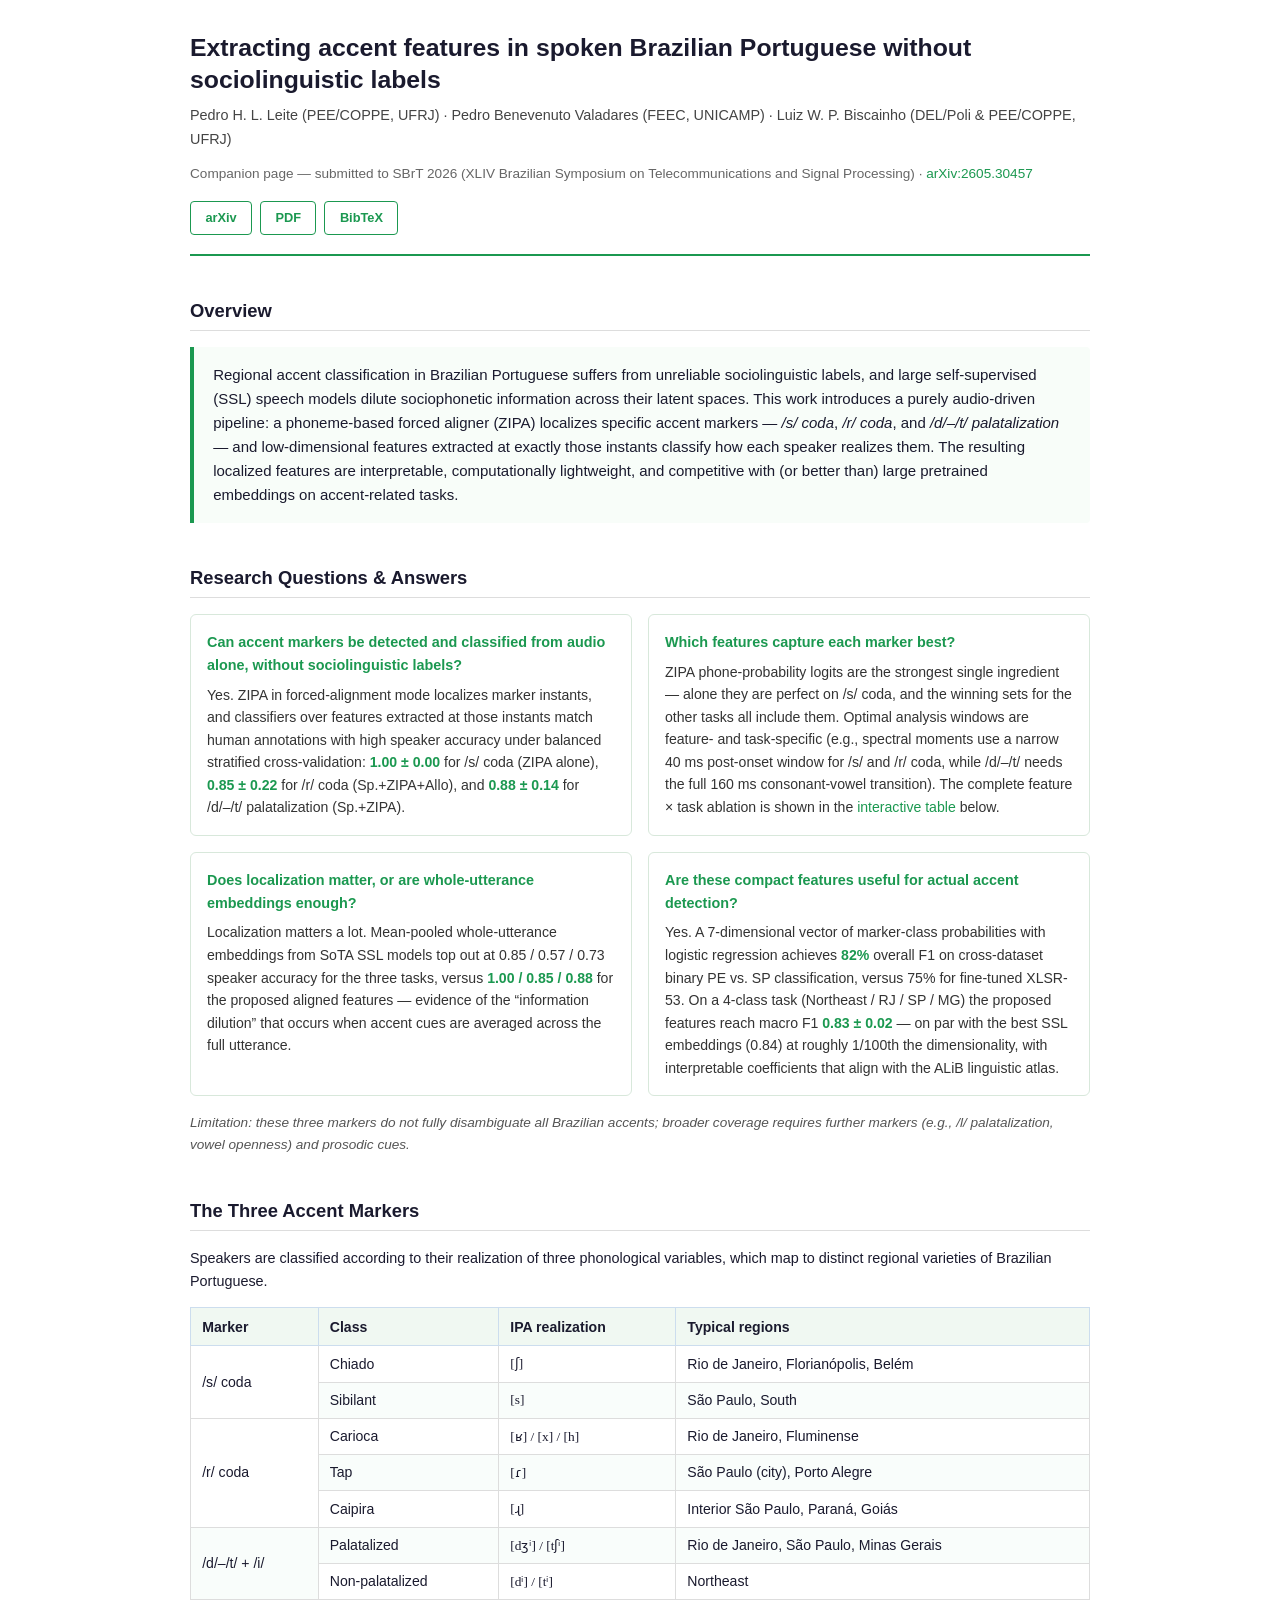
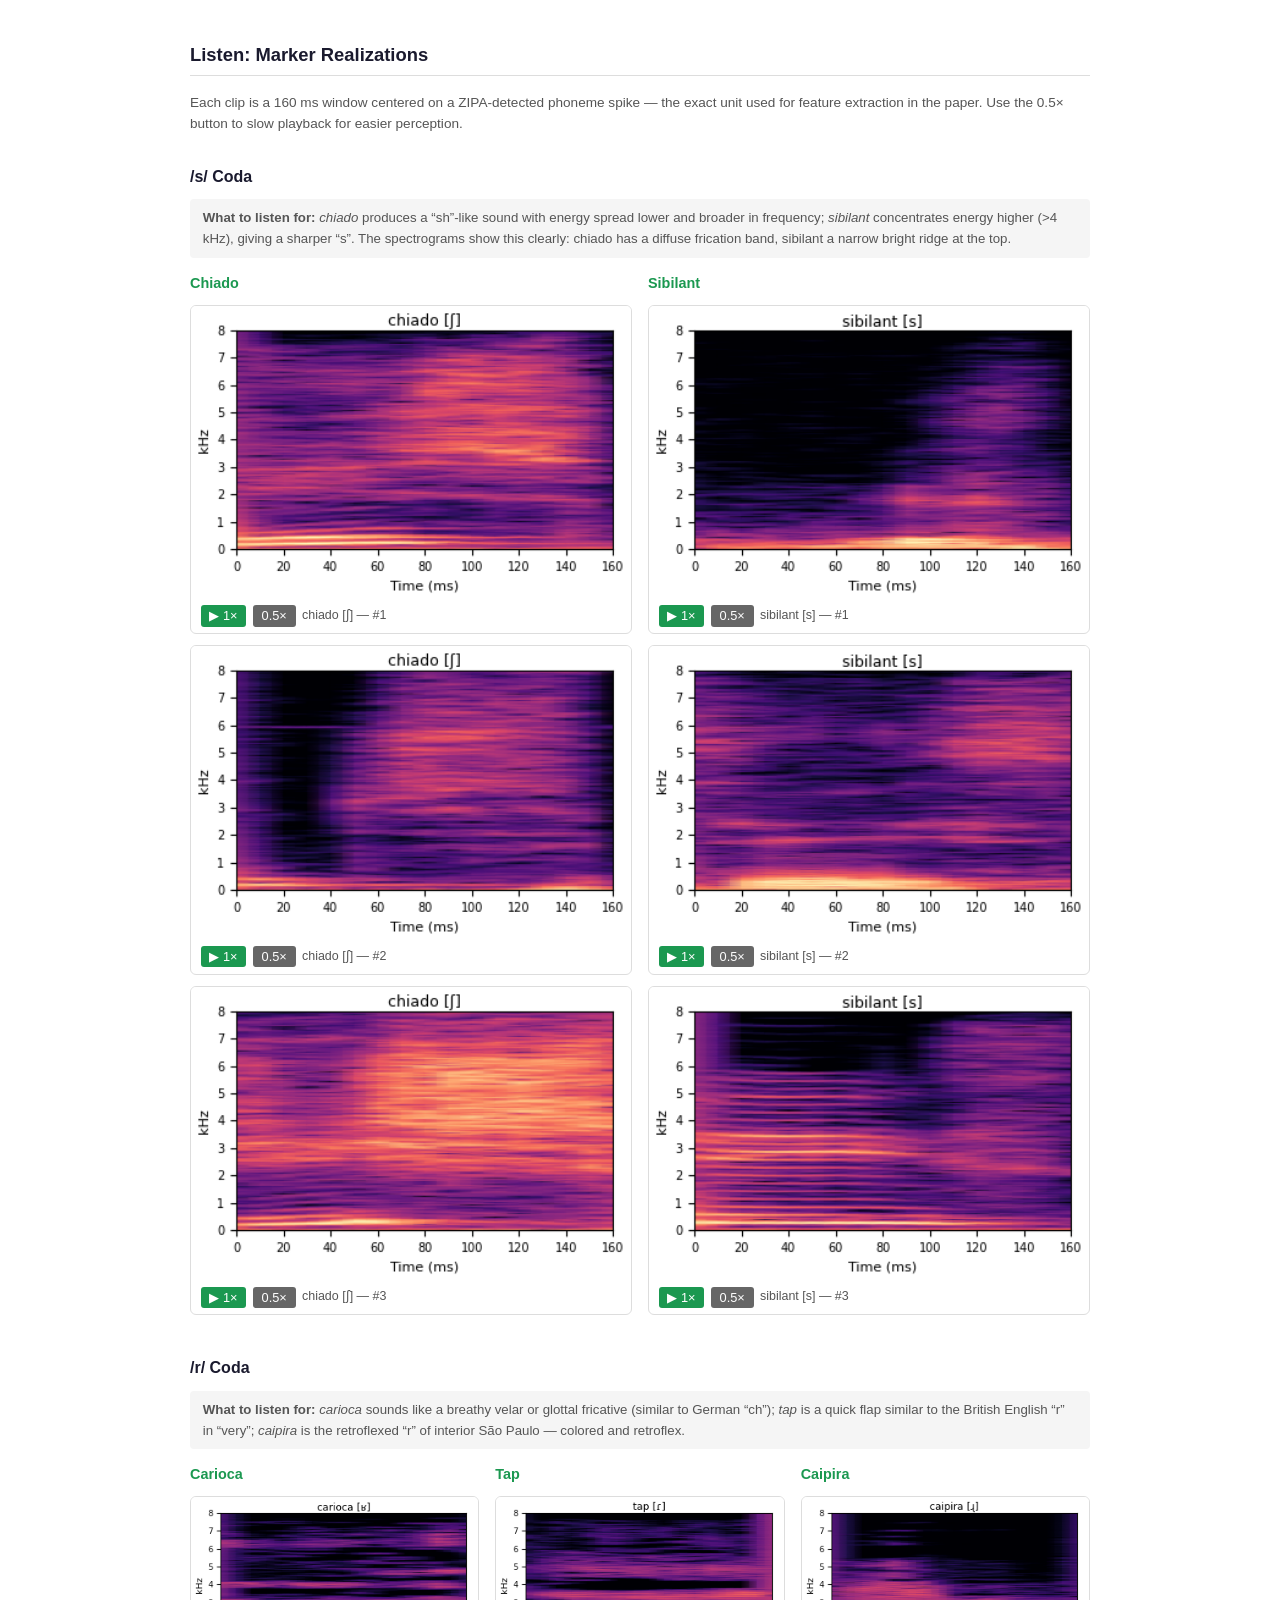
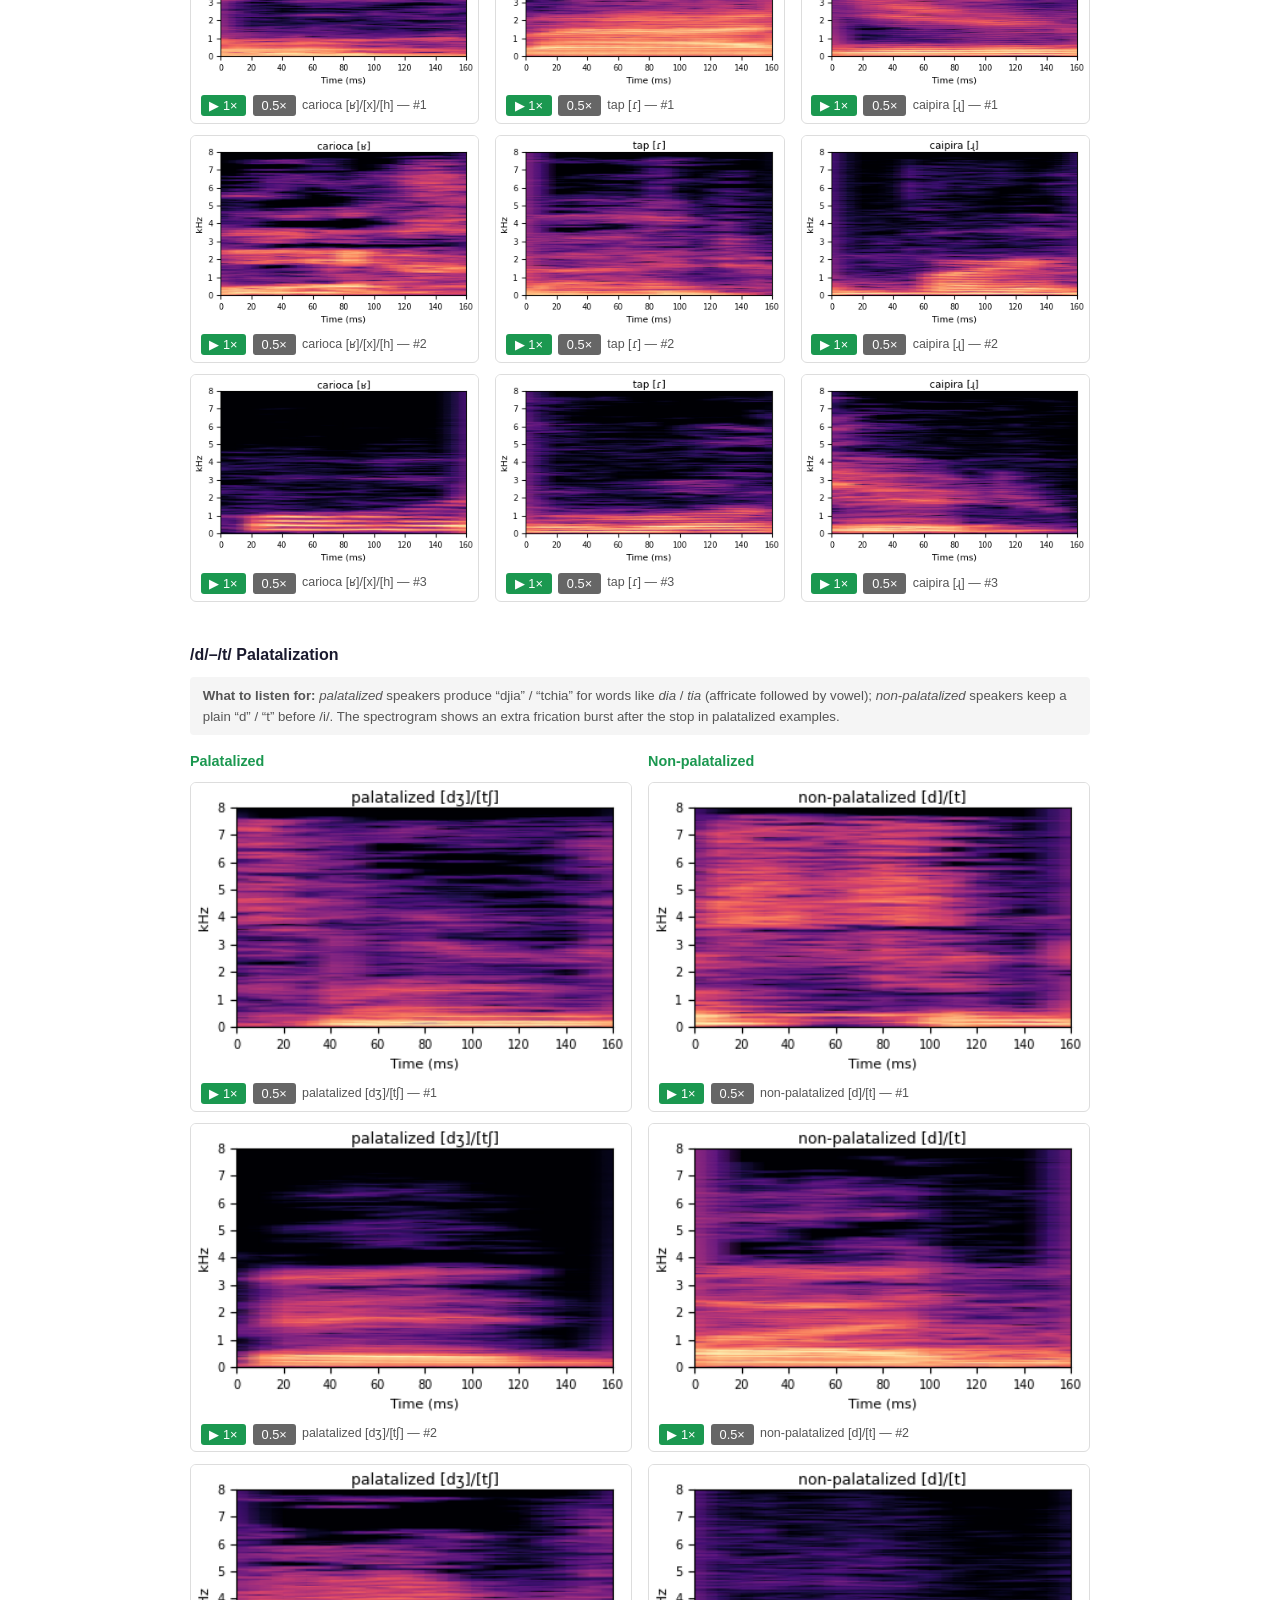
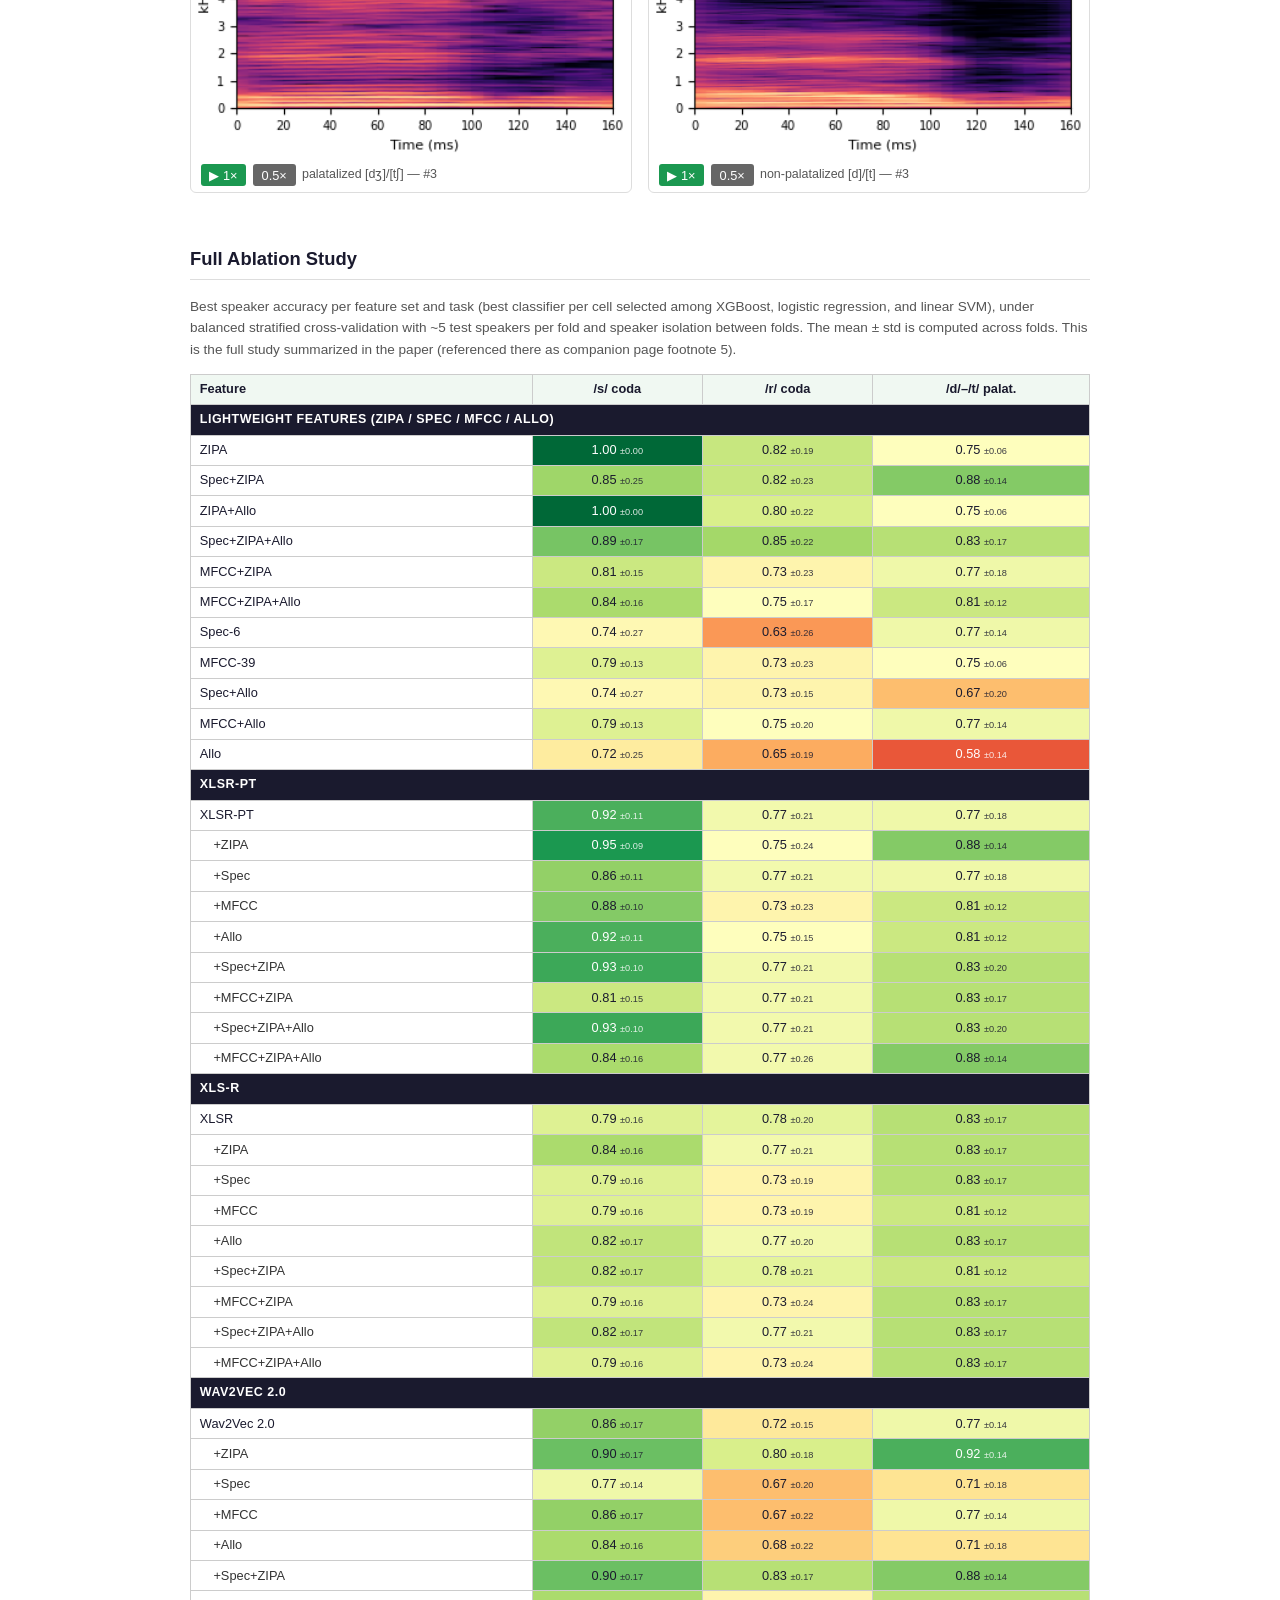
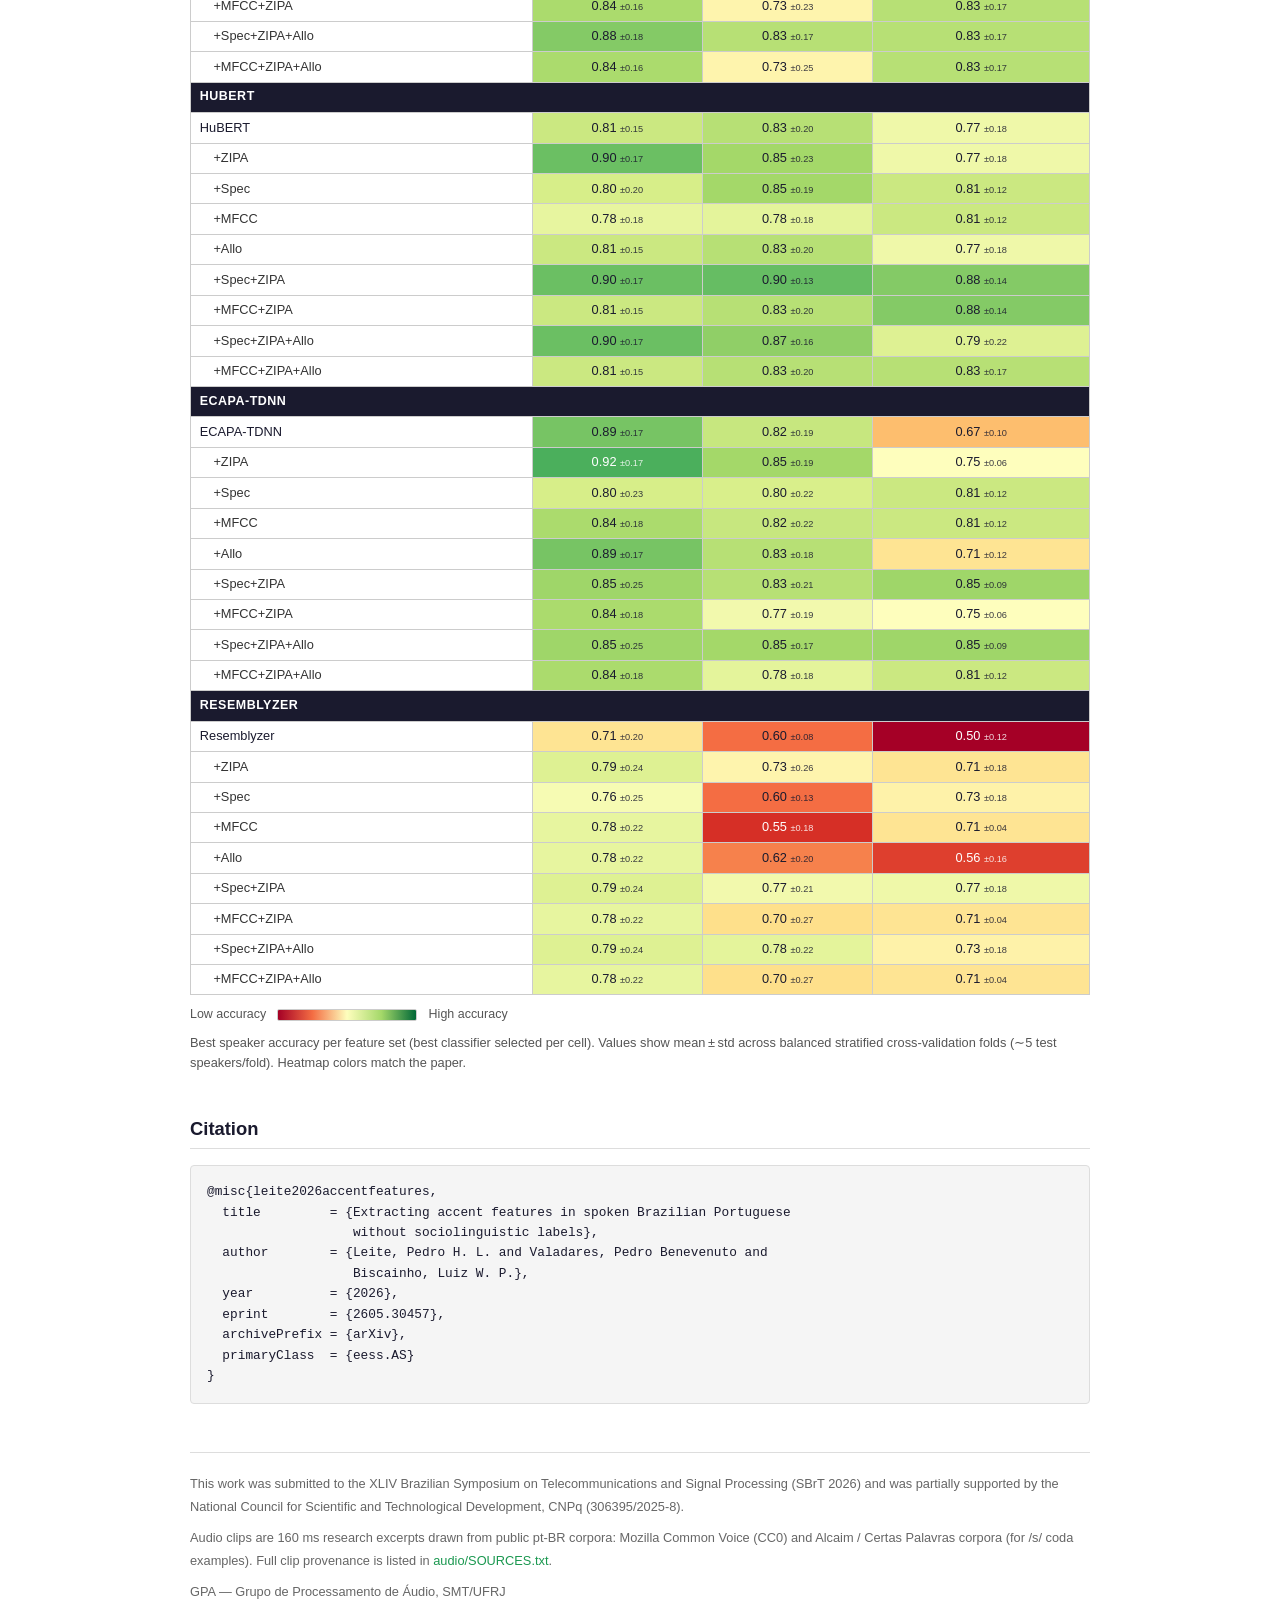
==== docs/accent-features/index.html @ 78532c17 "Add companion page for arXiv:2605.30457 (SBrT 2026) Paper: Extracting accent features in spoken Braz" ====
<!DOCTYPE html>
<html lang="en">
<head>
  <meta charset="utf-8">
  <meta name="viewport" content="width=device-width, initial-scale=1">
  <title>Extracting accent features in spoken Brazilian Portuguese — Companion Page</title>
  <meta name="description" content="Companion page for arXiv:2605.30457 — Extracting accent features in spoken Brazilian Portuguese without sociolinguistic labels (SBrT 2026).">
  <link rel="stylesheet" href="style.css">
</head>
<body>
<div class="container">

<header>
  <h1>Extracting accent features in spoken Brazilian Portuguese without sociolinguistic labels</h1>
  <p class="authors">
    Pedro H. L. Leite (PEE/COPPE, UFRJ) &middot;
    Pedro Benevenuto Valadares (FEEC, UNICAMP) &middot;
    Luiz W. P. Biscainho (DEL/Poli &amp; PEE/COPPE, UFRJ)
  </p>
  <p class="subtitle">
    Companion page &mdash; submitted to SBrT 2026 (XLIV Brazilian Symposium on Telecommunications and Signal Processing) &middot; <a href="https://arxiv.org/abs/2605.30457">arXiv:2605.30457</a>
  </p>
  <div class="btn-row">
    <a class="btn" href="https://arxiv.org/abs/2605.30457" target="_blank" rel="noopener">arXiv</a>
    <a class="btn" href="https://arxiv.org/pdf/2605.30457" target="_blank" rel="noopener">PDF</a>
    <a class="btn" href="#citation">BibTeX</a>
  </div>
</header>

<!-- ════════════════════════════════════════════════════ Overview -->
<section>
  <h2>Overview</h2>
  <div class="overview">
    <p>Regional accent classification in Brazilian Portuguese suffers from unreliable sociolinguistic labels, and large self-supervised (SSL) speech models dilute sociophonetic information across their latent spaces. This work introduces a purely audio-driven pipeline: a phoneme-based forced aligner (ZIPA) localizes specific accent markers — <em>/s/ coda</em>, <em>/r/ coda</em>, and <em>/d/–/t/ palatalization</em> — and low-dimensional features extracted at exactly those instants classify how each speaker realizes them. The resulting localized features are interpretable, computationally lightweight, and competitive with (or better than) large pretrained embeddings on accent-related tasks.</p>
  </div>
</section>

<!-- ════════════════════════════════════════════════════ Research Questions -->
<section>
  <h2>Research Questions &amp; Answers</h2>
  <div class="rq-grid">

    <div class="rq-card">
      <strong>Can accent markers be detected and classified from audio alone, without sociolinguistic labels?</strong>
      <p>Yes. ZIPA in forced-alignment mode localizes marker instants, and classifiers over features extracted at those instants match human annotations with high speaker accuracy under balanced stratified cross-validation: <span class="highlight">1.00 ± 0.00</span> for /s/ coda (ZIPA alone), <span class="highlight">0.85 ± 0.22</span> for /r/ coda (Sp.+ZIPA+Allo), and <span class="highlight">0.88 ± 0.14</span> for /d/–/t/ palatalization (Sp.+ZIPA).</p>
    </div>

    <div class="rq-card">
      <strong>Which features capture each marker best?</strong>
      <p>ZIPA phone-probability logits are the strongest single ingredient &mdash; alone they are perfect on /s/ coda, and the winning sets for the other tasks all include them. Optimal analysis windows are feature- and task-specific (e.g., spectral moments use a narrow 40 ms post-onset window for /s/ and /r/ coda, while /d/–/t/ needs the full 160 ms consonant-vowel transition). The complete feature × task ablation is shown in the <a href="#ablation">interactive table</a> below.</p>
    </div>

    <div class="rq-card">
      <strong>Does localization matter, or are whole-utterance embeddings enough?</strong>
      <p>Localization matters a lot. Mean-pooled whole-utterance embeddings from SoTA SSL models top out at 0.85 / 0.57 / 0.73 speaker accuracy for the three tasks, versus <span class="highlight">1.00 / 0.85 / 0.88</span> for the proposed aligned features &mdash; evidence of the &ldquo;information dilution&rdquo; that occurs when accent cues are averaged across the full utterance.</p>
    </div>

    <div class="rq-card">
      <strong>Are these compact features useful for actual accent detection?</strong>
      <p>Yes. A 7-dimensional vector of marker-class probabilities with logistic regression achieves <span class="highlight">82%</span> overall F1 on cross-dataset binary PE vs. SP classification, versus 75% for fine-tuned XLSR-53. On a 4-class task (Northeast / RJ / SP / MG) the proposed features reach macro F1 <span class="highlight">0.83 ± 0.02</span> &mdash; on par with the best SSL embeddings (0.84) at roughly 1/100th the dimensionality, with interpretable coefficients that align with the ALiB linguistic atlas.</p>
    </div>

  </div>
  <p style="margin-top:1rem;font-size:.85rem;color:#555;">
    <em>Limitation: these three markers do not fully disambiguate all Brazilian accents; broader coverage requires further markers (e.g., /l/ palatalization, vowel openness) and prosodic cues.</em>
  </p>
</section>

<!-- ════════════════════════════════════════════════════ Taxonomy -->
<section>
  <h2>The Three Accent Markers</h2>
  <p style="margin-bottom:.9rem;font-size:.9rem;">Speakers are classified according to their realization of three phonological variables, which map to distinct regional varieties of Brazilian Portuguese.</p>
  <table class="taxonomy-table">
    <thead><tr><th>Marker</th><th>Class</th><th>IPA realization</th><th>Typical regions</th></tr></thead>
    <tbody>
      <tr><td rowspan="2">/s/ coda</td><td>Chiado</td><td class="ipa">[ʃ]</td><td>Rio de Janeiro, Florianópolis, Belém</td></tr>
      <tr>                             <td>Sibilant</td><td class="ipa">[s]</td><td>São Paulo, South</td></tr>
      <tr><td rowspan="3">/r/ coda</td><td>Carioca</td><td class="ipa">[ʁ] / [x] / [h]</td><td>Rio de Janeiro, Fluminense</td></tr>
      <tr>                             <td>Tap</td>    <td class="ipa">[ɾ]</td><td>São Paulo (city), Porto Alegre</td></tr>
      <tr>                             <td>Caipira</td><td class="ipa">[ɻ]</td><td>Interior São Paulo, Paraná, Goiás</td></tr>
      <tr><td rowspan="2">/d/–/t/ + /i/</td><td>Palatalized</td>    <td class="ipa">[dʒⁱ] / [tʃⁱ]</td><td>Rio de Janeiro, São Paulo, Minas Gerais</td></tr>
      <tr>                                   <td>Non-palatalized</td><td class="ipa">[dⁱ] / [tⁱ]</td><td>Northeast</td></tr>
    </tbody>
  </table>
</section>

<!-- ════════════════════════════════════════════════════ Audio -->
<section>
  <h2>Listen: Marker Realizations</h2>
  <p style="font-size:.85rem;color:#555;margin-bottom:1.2rem;">
    Each clip is a 160 ms window centered on a ZIPA-detected phoneme spike &mdash; the exact unit used for feature extraction in the paper.
    Use the 0.5&times; button to slow playback for easier perception.
  </p>

  <!-- /s/ coda -->
  <div class="marker-section">
    <h3>/s/ Coda</h3>
    <p class="listening-hint">
      <strong>What to listen for:</strong> <em>chiado</em> produces a &ldquo;sh&rdquo;-like sound with energy spread lower and broader in frequency; <em>sibilant</em> concentrates energy higher (&gt;4 kHz), giving a sharper &ldquo;s&rdquo;. The spectrograms show this clearly: chiado has a diffuse frication band, sibilant a narrow bright ridge at the top.
    </p>
    <div class="class-grid">
    <div class="class-col">
      <h4>Chiado</h4>
      <figure class="clip">
        <img src="img/s_coda_chiado_1.png" alt="Spectrogram, Chiado example 1" loading="lazy">
        <div class="clip-meta">
          <button class="play" data-src="audio/s_coda_chiado_1.wav">&#9654; 1&#215;</button>
          <button class="play slow" data-src="audio/s_coda_chiado_1.wav" data-rate="0.5">0.5&#215;</button>
          <span>chiado [ʃ] — #1</span>
        </div>
      </figure>
      <figure class="clip">
        <img src="img/s_coda_chiado_2.png" alt="Spectrogram, Chiado example 2" loading="lazy">
        <div class="clip-meta">
          <button class="play" data-src="audio/s_coda_chiado_2.wav">&#9654; 1&#215;</button>
          <button class="play slow" data-src="audio/s_coda_chiado_2.wav" data-rate="0.5">0.5&#215;</button>
          <span>chiado [ʃ] — #2</span>
        </div>
      </figure>
      <figure class="clip">
        <img src="img/s_coda_chiado_3.png" alt="Spectrogram, Chiado example 3" loading="lazy">
        <div class="clip-meta">
          <button class="play" data-src="audio/s_coda_chiado_3.wav">&#9654; 1&#215;</button>
          <button class="play slow" data-src="audio/s_coda_chiado_3.wav" data-rate="0.5">0.5&#215;</button>
          <span>chiado [ʃ] — #3</span>
        </div>
      </figure>
    </div>
    <div class="class-col">
      <h4>Sibilant</h4>
      <figure class="clip">
        <img src="img/s_coda_sibilant_1.png" alt="Spectrogram, Sibilant example 1" loading="lazy">
        <div class="clip-meta">
          <button class="play" data-src="audio/s_coda_sibilant_1.wav">&#9654; 1&#215;</button>
          <button class="play slow" data-src="audio/s_coda_sibilant_1.wav" data-rate="0.5">0.5&#215;</button>
          <span>sibilant [s] — #1</span>
        </div>
      </figure>
      <figure class="clip">
        <img src="img/s_coda_sibilant_2.png" alt="Spectrogram, Sibilant example 2" loading="lazy">
        <div class="clip-meta">
          <button class="play" data-src="audio/s_coda_sibilant_2.wav">&#9654; 1&#215;</button>
          <button class="play slow" data-src="audio/s_coda_sibilant_2.wav" data-rate="0.5">0.5&#215;</button>
          <span>sibilant [s] — #2</span>
        </div>
      </figure>
      <figure class="clip">
        <img src="img/s_coda_sibilant_3.png" alt="Spectrogram, Sibilant example 3" loading="lazy">
        <div class="clip-meta">
          <button class="play" data-src="audio/s_coda_sibilant_3.wav">&#9654; 1&#215;</button>
          <button class="play slow" data-src="audio/s_coda_sibilant_3.wav" data-rate="0.5">0.5&#215;</button>
          <span>sibilant [s] — #3</span>
        </div>
      </figure>
    </div>
    </div>
  </div>

  <!-- /r/ coda -->
  <div class="marker-section">
    <h3>/r/ Coda</h3>
    <p class="listening-hint">
      <strong>What to listen for:</strong> <em>carioca</em> sounds like a breathy velar or glottal fricative (similar to German &ldquo;ch&rdquo;); <em>tap</em> is a quick flap similar to the British English &ldquo;r&rdquo; in &ldquo;very&rdquo;; <em>caipira</em> is the retroflexed &ldquo;r&rdquo; of interior São Paulo &mdash; colored and retroflex.
    </p>
    <div class="class-grid">
    <div class="class-col">
      <h4>Carioca</h4>
      <figure class="clip">
        <img src="img/r_coda_carioca_1.png" alt="Spectrogram, Carioca example 1" loading="lazy">
        <div class="clip-meta">
          <button class="play" data-src="audio/r_coda_carioca_1.wav">&#9654; 1&#215;</button>
          <button class="play slow" data-src="audio/r_coda_carioca_1.wav" data-rate="0.5">0.5&#215;</button>
          <span>carioca [ʁ]/[x]/[h] — #1</span>
        </div>
      </figure>
      <figure class="clip">
        <img src="img/r_coda_carioca_2.png" alt="Spectrogram, Carioca example 2" loading="lazy">
        <div class="clip-meta">
          <button class="play" data-src="audio/r_coda_carioca_2.wav">&#9654; 1&#215;</button>
          <button class="play slow" data-src="audio/r_coda_carioca_2.wav" data-rate="0.5">0.5&#215;</button>
          <span>carioca [ʁ]/[x]/[h] — #2</span>
        </div>
      </figure>
      <figure class="clip">
        <img src="img/r_coda_carioca_3.png" alt="Spectrogram, Carioca example 3" loading="lazy">
        <div class="clip-meta">
          <button class="play" data-src="audio/r_coda_carioca_3.wav">&#9654; 1&#215;</button>
          <button class="play slow" data-src="audio/r_coda_carioca_3.wav" data-rate="0.5">0.5&#215;</button>
          <span>carioca [ʁ]/[x]/[h] — #3</span>
        </div>
      </figure>
    </div>
    <div class="class-col">
      <h4>Tap</h4>
      <figure class="clip">
        <img src="img/r_coda_tap_1.png" alt="Spectrogram, Tap example 1" loading="lazy">
        <div class="clip-meta">
          <button class="play" data-src="audio/r_coda_tap_1.wav">&#9654; 1&#215;</button>
          <button class="play slow" data-src="audio/r_coda_tap_1.wav" data-rate="0.5">0.5&#215;</button>
          <span>tap [ɾ] — #1</span>
        </div>
      </figure>
      <figure class="clip">
        <img src="img/r_coda_tap_2.png" alt="Spectrogram, Tap example 2" loading="lazy">
        <div class="clip-meta">
          <button class="play" data-src="audio/r_coda_tap_2.wav">&#9654; 1&#215;</button>
          <button class="play slow" data-src="audio/r_coda_tap_2.wav" data-rate="0.5">0.5&#215;</button>
          <span>tap [ɾ] — #2</span>
        </div>
      </figure>
      <figure class="clip">
        <img src="img/r_coda_tap_3.png" alt="Spectrogram, Tap example 3" loading="lazy">
        <div class="clip-meta">
          <button class="play" data-src="audio/r_coda_tap_3.wav">&#9654; 1&#215;</button>
          <button class="play slow" data-src="audio/r_coda_tap_3.wav" data-rate="0.5">0.5&#215;</button>
          <span>tap [ɾ] — #3</span>
        </div>
      </figure>
    </div>
    <div class="class-col">
      <h4>Caipira</h4>
      <figure class="clip">
        <img src="img/r_coda_caipira_1.png" alt="Spectrogram, Caipira example 1" loading="lazy">
        <div class="clip-meta">
          <button class="play" data-src="audio/r_coda_caipira_1.wav">&#9654; 1&#215;</button>
          <button class="play slow" data-src="audio/r_coda_caipira_1.wav" data-rate="0.5">0.5&#215;</button>
          <span>caipira [ɻ] — #1</span>
        </div>
      </figure>
      <figure class="clip">
        <img src="img/r_coda_caipira_2.png" alt="Spectrogram, Caipira example 2" loading="lazy">
        <div class="clip-meta">
          <button class="play" data-src="audio/r_coda_caipira_2.wav">&#9654; 1&#215;</button>
          <button class="play slow" data-src="audio/r_coda_caipira_2.wav" data-rate="0.5">0.5&#215;</button>
          <span>caipira [ɻ] — #2</span>
        </div>
      </figure>
      <figure class="clip">
        <img src="img/r_coda_caipira_3.png" alt="Spectrogram, Caipira example 3" loading="lazy">
        <div class="clip-meta">
          <button class="play" data-src="audio/r_coda_caipira_3.wav">&#9654; 1&#215;</button>
          <button class="play slow" data-src="audio/r_coda_caipira_3.wav" data-rate="0.5">0.5&#215;</button>
          <span>caipira [ɻ] — #3</span>
        </div>
      </figure>
    </div>
    </div>
  </div>

  <!-- /d/–/t/ palatalization -->
  <div class="marker-section">
    <h3>/d/–/t/ Palatalization</h3>
    <p class="listening-hint">
      <strong>What to listen for:</strong> <em>palatalized</em> speakers produce &ldquo;djia&rdquo; / &ldquo;tchia&rdquo; for words like <em>dia</em> / <em>tia</em> (affricate followed by vowel); <em>non-palatalized</em> speakers keep a plain &ldquo;d&rdquo; / &ldquo;t&rdquo; before /i/. The spectrogram shows an extra frication burst after the stop in palatalized examples.
    </p>
    <div class="class-grid">
    <div class="class-col">
      <h4>Palatalized</h4>
      <figure class="clip">
        <img src="img/dt_palat_palatalized_1.png" alt="Spectrogram, Palatalized example 1" loading="lazy">
        <div class="clip-meta">
          <button class="play" data-src="audio/dt_palat_palatalized_1.wav">&#9654; 1&#215;</button>
          <button class="play slow" data-src="audio/dt_palat_palatalized_1.wav" data-rate="0.5">0.5&#215;</button>
          <span>palatalized [dʒ]/[tʃ] — #1</span>
        </div>
      </figure>
      <figure class="clip">
        <img src="img/dt_palat_palatalized_2.png" alt="Spectrogram, Palatalized example 2" loading="lazy">
        <div class="clip-meta">
          <button class="play" data-src="audio/dt_palat_palatalized_2.wav">&#9654; 1&#215;</button>
          <button class="play slow" data-src="audio/dt_palat_palatalized_2.wav" data-rate="0.5">0.5&#215;</button>
          <span>palatalized [dʒ]/[tʃ] — #2</span>
        </div>
      </figure>
      <figure class="clip">
        <img src="img/dt_palat_palatalized_3.png" alt="Spectrogram, Palatalized example 3" loading="lazy">
        <div class="clip-meta">
          <button class="play" data-src="audio/dt_palat_palatalized_3.wav">&#9654; 1&#215;</button>
          <button class="play slow" data-src="audio/dt_palat_palatalized_3.wav" data-rate="0.5">0.5&#215;</button>
          <span>palatalized [dʒ]/[tʃ] — #3</span>
        </div>
      </figure>
    </div>
    <div class="class-col">
      <h4>Non-palatalized</h4>
      <figure class="clip">
        <img src="img/dt_palat_non_palatalized_1.png" alt="Spectrogram, Non-palatalized example 1" loading="lazy">
        <div class="clip-meta">
          <button class="play" data-src="audio/dt_palat_non_palatalized_1.wav">&#9654; 1&#215;</button>
          <button class="play slow" data-src="audio/dt_palat_non_palatalized_1.wav" data-rate="0.5">0.5&#215;</button>
          <span>non-palatalized [d]/[t] — #1</span>
        </div>
      </figure>
      <figure class="clip">
        <img src="img/dt_palat_non_palatalized_2.png" alt="Spectrogram, Non-palatalized example 2" loading="lazy">
        <div class="clip-meta">
          <button class="play" data-src="audio/dt_palat_non_palatalized_2.wav">&#9654; 1&#215;</button>
          <button class="play slow" data-src="audio/dt_palat_non_palatalized_2.wav" data-rate="0.5">0.5&#215;</button>
          <span>non-palatalized [d]/[t] — #2</span>
        </div>
      </figure>
      <figure class="clip">
        <img src="img/dt_palat_non_palatalized_3.png" alt="Spectrogram, Non-palatalized example 3" loading="lazy">
        <div class="clip-meta">
          <button class="play" data-src="audio/dt_palat_non_palatalized_3.wav">&#9654; 1&#215;</button>
          <button class="play slow" data-src="audio/dt_palat_non_palatalized_3.wav" data-rate="0.5">0.5&#215;</button>
          <span>non-palatalized [d]/[t] — #3</span>
        </div>
      </figure>
    </div>
    </div>
  </div>
</section>

<!-- ════════════════════════════════════════════════════ Ablation -->
<section id="ablation">
  <h2>Full Ablation Study</h2>
  <p style="font-size:.85rem;color:#555;margin-bottom:.8rem;">
    Best speaker accuracy per feature set and task (best classifier per cell selected among XGBoost, logistic regression, and linear SVM), under balanced stratified cross-validation with ~5 test speakers per fold and speaker isolation between folds. The mean ± std is computed across folds. This is the full study summarized in the paper (referenced there as companion page footnote 5).
  </p>

<div class="table-scroll"><table class="ablation">
<thead><tr><th>Feature</th><th>/s/ coda</th><th>/r/ coda</th><th>/d/–/t/ palat.</th></tr></thead>
<tbody>
<tr class="group-hdr"><th colspan="4">Lightweight features (ZIPA / Spec / MFCC / Allo)</th></tr>
<tr><td>ZIPA</td><td style="background:#006837; color:#fff">1.00 <span class="std">±0.00</span></td><td style="background:#C7E77F;">0.82 <span class="std">±0.19</span></td><td style="background:#FEFEBD;">0.75 <span class="std">±0.06</span></td></tr>
<tr><td>Spec+ZIPA</td><td style="background:#9FD669;">0.85 <span class="std">±0.25</span></td><td style="background:#C7E77F;">0.82 <span class="std">±0.23</span></td><td style="background:#84CA66;">0.88 <span class="std">±0.14</span></td></tr>
<tr><td>ZIPA+Allo</td><td style="background:#006837; color:#fff">1.00 <span class="std">±0.00</span></td><td style="background:#D9EF8B;">0.80 <span class="std">±0.22</span></td><td style="background:#FEFEBD;">0.75 <span class="std">±0.06</span></td></tr>
<tr><td>Spec+ZIPA+Allo</td><td style="background:#77C464;">0.89 <span class="std">±0.17</span></td><td style="background:#A4D869;">0.85 <span class="std">±0.22</span></td><td style="background:#B7E075;">0.83 <span class="std">±0.17</span></td></tr>
<tr><td>MFCC+ZIPA</td><td style="background:#CBE881;">0.81 <span class="std">±0.15</span></td><td style="background:#FEF4AD;">0.73 <span class="std">±0.23</span></td><td style="background:#EFF8A9;">0.77 <span class="std">±0.18</span></td></tr>
<tr><td>MFCC+ZIPA+Allo</td><td style="background:#ABDB6D;">0.84 <span class="std">±0.16</span></td><td style="background:#FEFEBD;">0.75 <span class="std">±0.17</span></td><td style="background:#CBE881;">0.81 <span class="std">±0.12</span></td></tr>
<tr><td>Spec-6</td><td style="background:#FEF8B3;">0.74 <span class="std">±0.27</span></td><td style="background:#FA9856;">0.63 <span class="std">±0.26</span></td><td style="background:#EFF8A9;">0.77 <span class="std">±0.14</span></td></tr>
<tr><td>MFCC-39</td><td style="background:#DEF193;">0.79 <span class="std">±0.13</span></td><td style="background:#FEF4AD;">0.73 <span class="std">±0.23</span></td><td style="background:#FEFEBD;">0.75 <span class="std">±0.06</span></td></tr>
<tr><td>Spec+Allo</td><td style="background:#FEF8B3;">0.74 <span class="std">±0.27</span></td><td style="background:#FEF4AD;">0.73 <span class="std">±0.15</span></td><td style="background:#FDBE6E;">0.67 <span class="std">±0.20</span></td></tr>
<tr><td>MFCC+Allo</td><td style="background:#DEF193;">0.79 <span class="std">±0.13</span></td><td style="background:#FEFEBD;">0.75 <span class="std">±0.20</span></td><td style="background:#EFF8A9;">0.77 <span class="std">±0.14</span></td></tr>
<tr><td>Allo</td><td style="background:#FEEC9F;">0.72 <span class="std">±0.25</span></td><td style="background:#FCAC60;">0.65 <span class="std">±0.19</span></td><td style="background:#E95739; color:#fff">0.58 <span class="std">±0.14</span></td></tr>
<tr class="group-hdr"><th colspan="4">XLSR-PT</th></tr>
<tr><td>XLSR-PT</td><td style="background:#4BAF5C; color:#fff">0.92 <span class="std">±0.11</span></td><td style="background:#F2F9AD;">0.77 <span class="std">±0.21</span></td><td style="background:#EFF8A9;">0.77 <span class="std">±0.18</span></td></tr>
<tr><td class="combo">+ZIPA</td><td style="background:#1B9850; color:#fff">0.95 <span class="std">±0.09</span></td><td style="background:#FEFEBD;">0.75 <span class="std">±0.24</span></td><td style="background:#84CA66;">0.88 <span class="std">±0.14</span></td></tr>
<tr><td class="combo">+Spec</td><td style="background:#93D067;">0.86 <span class="std">±0.11</span></td><td style="background:#F2F9AD;">0.77 <span class="std">±0.21</span></td><td style="background:#EFF8A9;">0.77 <span class="std">±0.18</span></td></tr>
<tr><td class="combo">+MFCC</td><td style="background:#84CA66;">0.88 <span class="std">±0.10</span></td><td style="background:#FEF4AD;">0.73 <span class="std">±0.23</span></td><td style="background:#CBE881;">0.81 <span class="std">±0.12</span></td></tr>
<tr><td class="combo">+Allo</td><td style="background:#4BAF5C; color:#fff">0.92 <span class="std">±0.11</span></td><td style="background:#FEFEBD;">0.75 <span class="std">±0.15</span></td><td style="background:#CBE881;">0.81 <span class="std">±0.12</span></td></tr>
<tr><td class="combo">+Spec+ZIPA</td><td style="background:#3CA858; color:#fff">0.93 <span class="std">±0.10</span></td><td style="background:#F2F9AD;">0.77 <span class="std">±0.21</span></td><td style="background:#B7E075;">0.83 <span class="std">±0.20</span></td></tr>
<tr><td class="combo">+MFCC+ZIPA</td><td style="background:#CBE881;">0.81 <span class="std">±0.15</span></td><td style="background:#F2F9AD;">0.77 <span class="std">±0.21</span></td><td style="background:#B7E075;">0.83 <span class="std">±0.17</span></td></tr>
<tr><td class="combo">+Spec+ZIPA+Allo</td><td style="background:#3CA858; color:#fff">0.93 <span class="std">±0.10</span></td><td style="background:#F2F9AD;">0.77 <span class="std">±0.21</span></td><td style="background:#B7E075;">0.83 <span class="std">±0.20</span></td></tr>
<tr><td class="combo">+MFCC+ZIPA+Allo</td><td style="background:#ABDB6D;">0.84 <span class="std">±0.16</span></td><td style="background:#F2F9AD;">0.77 <span class="std">±0.26</span></td><td style="background:#84CA66;">0.88 <span class="std">±0.14</span></td></tr>
<tr class="group-hdr"><th colspan="4">XLS-R</th></tr>
<tr><td>XLSR</td><td style="background:#DEF193;">0.79 <span class="std">±0.16</span></td><td style="background:#E4F49B;">0.78 <span class="std">±0.20</span></td><td style="background:#B7E075;">0.83 <span class="std">±0.17</span></td></tr>
<tr><td class="combo">+ZIPA</td><td style="background:#ABDB6D;">0.84 <span class="std">±0.16</span></td><td style="background:#F2F9AD;">0.77 <span class="std">±0.21</span></td><td style="background:#B7E075;">0.83 <span class="std">±0.17</span></td></tr>
<tr><td class="combo">+Spec</td><td style="background:#DEF193;">0.79 <span class="std">±0.16</span></td><td style="background:#FEF4AD;">0.73 <span class="std">±0.19</span></td><td style="background:#B7E075;">0.83 <span class="std">±0.17</span></td></tr>
<tr><td class="combo">+MFCC</td><td style="background:#DEF193;">0.79 <span class="std">±0.16</span></td><td style="background:#FEF4AD;">0.73 <span class="std">±0.19</span></td><td style="background:#CBE881;">0.81 <span class="std">±0.12</span></td></tr>
<tr><td class="combo">+Allo</td><td style="background:#C1E47B;">0.82 <span class="std">±0.17</span></td><td style="background:#F2F9AD;">0.77 <span class="std">±0.20</span></td><td style="background:#B7E075;">0.83 <span class="std">±0.17</span></td></tr>
<tr><td class="combo">+Spec+ZIPA</td><td style="background:#C1E47B;">0.82 <span class="std">±0.17</span></td><td style="background:#E4F49B;">0.78 <span class="std">±0.21</span></td><td style="background:#CBE881;">0.81 <span class="std">±0.12</span></td></tr>
<tr><td class="combo">+MFCC+ZIPA</td><td style="background:#DEF193;">0.79 <span class="std">±0.16</span></td><td style="background:#FEF4AD;">0.73 <span class="std">±0.24</span></td><td style="background:#B7E075;">0.83 <span class="std">±0.17</span></td></tr>
<tr><td class="combo">+Spec+ZIPA+Allo</td><td style="background:#C1E47B;">0.82 <span class="std">±0.17</span></td><td style="background:#F2F9AD;">0.77 <span class="std">±0.21</span></td><td style="background:#B7E075;">0.83 <span class="std">±0.17</span></td></tr>
<tr><td class="combo">+MFCC+ZIPA+Allo</td><td style="background:#DEF193;">0.79 <span class="std">±0.16</span></td><td style="background:#FEF4AD;">0.73 <span class="std">±0.24</span></td><td style="background:#B7E075;">0.83 <span class="std">±0.17</span></td></tr>
<tr class="group-hdr"><th colspan="4">Wav2Vec 2.0</th></tr>
<tr><td>Wav2Vec 2.0</td><td style="background:#93D067;">0.86 <span class="std">±0.17</span></td><td style="background:#FEE99B;">0.72 <span class="std">±0.15</span></td><td style="background:#EFF8A9;">0.77 <span class="std">±0.14</span></td></tr>
<tr><td class="combo">+ZIPA</td><td style="background:#6BBF63;">0.90 <span class="std">±0.17</span></td><td style="background:#D9EF8B;">0.80 <span class="std">±0.18</span></td><td style="background:#4BAF5C; color:#fff">0.92 <span class="std">±0.14</span></td></tr>
<tr><td class="combo">+Spec</td><td style="background:#EFF8A9;">0.77 <span class="std">±0.14</span></td><td style="background:#FDBE6E;">0.67 <span class="std">±0.20</span></td><td style="background:#FEE493;">0.71 <span class="std">±0.18</span></td></tr>
<tr><td class="combo">+MFCC</td><td style="background:#93D067;">0.86 <span class="std">±0.17</span></td><td style="background:#FDBE6E;">0.67 <span class="std">±0.22</span></td><td style="background:#EFF8A9;">0.77 <span class="std">±0.14</span></td></tr>
<tr><td class="combo">+Allo</td><td style="background:#ABDB6D;">0.84 <span class="std">±0.16</span></td><td style="background:#FDCE7C;">0.68 <span class="std">±0.22</span></td><td style="background:#FEE493;">0.71 <span class="std">±0.18</span></td></tr>
<tr><td class="combo">+Spec+ZIPA</td><td style="background:#6BBF63;">0.90 <span class="std">±0.17</span></td><td style="background:#B7E075;">0.83 <span class="std">±0.17</span></td><td style="background:#84CA66;">0.88 <span class="std">±0.14</span></td></tr>
<tr><td class="combo">+MFCC+ZIPA</td><td style="background:#ABDB6D;">0.84 <span class="std">±0.16</span></td><td style="background:#FEF4AD;">0.73 <span class="std">±0.23</span></td><td style="background:#B7E075;">0.83 <span class="std">±0.17</span></td></tr>
<tr><td class="combo">+Spec+ZIPA+Allo</td><td style="background:#84CA66;">0.88 <span class="std">±0.18</span></td><td style="background:#B7E075;">0.83 <span class="std">±0.17</span></td><td style="background:#B7E075;">0.83 <span class="std">±0.17</span></td></tr>
<tr><td class="combo">+MFCC+ZIPA+Allo</td><td style="background:#ABDB6D;">0.84 <span class="std">±0.16</span></td><td style="background:#FEF4AD;">0.73 <span class="std">±0.25</span></td><td style="background:#B7E075;">0.83 <span class="std">±0.17</span></td></tr>
<tr class="group-hdr"><th colspan="4">HuBERT</th></tr>
<tr><td>HuBERT</td><td style="background:#CBE881;">0.81 <span class="std">±0.15</span></td><td style="background:#B7E075;">0.83 <span class="std">±0.20</span></td><td style="background:#EFF8A9;">0.77 <span class="std">±0.18</span></td></tr>
<tr><td class="combo">+ZIPA</td><td style="background:#6BBF63;">0.90 <span class="std">±0.17</span></td><td style="background:#A4D869;">0.85 <span class="std">±0.23</span></td><td style="background:#EFF8A9;">0.77 <span class="std">±0.18</span></td></tr>
<tr><td class="combo">+Spec</td><td style="background:#D7EE89;">0.80 <span class="std">±0.20</span></td><td style="background:#A4D869;">0.85 <span class="std">±0.19</span></td><td style="background:#CBE881;">0.81 <span class="std">±0.12</span></td></tr>
<tr><td class="combo">+MFCC</td><td style="background:#E7F59F;">0.78 <span class="std">±0.18</span></td><td style="background:#E4F49B;">0.78 <span class="std">±0.18</span></td><td style="background:#CBE881;">0.81 <span class="std">±0.12</span></td></tr>
<tr><td class="combo">+Allo</td><td style="background:#CBE881;">0.81 <span class="std">±0.15</span></td><td style="background:#B7E075;">0.83 <span class="std">±0.20</span></td><td style="background:#EFF8A9;">0.77 <span class="std">±0.18</span></td></tr>
<tr><td class="combo">+Spec+ZIPA</td><td style="background:#6BBF63;">0.90 <span class="std">±0.17</span></td><td style="background:#66BD63;">0.90 <span class="std">±0.13</span></td><td style="background:#84CA66;">0.88 <span class="std">±0.14</span></td></tr>
<tr><td class="combo">+MFCC+ZIPA</td><td style="background:#CBE881;">0.81 <span class="std">±0.15</span></td><td style="background:#B7E075;">0.83 <span class="std">±0.20</span></td><td style="background:#84CA66;">0.88 <span class="std">±0.14</span></td></tr>
<tr><td class="combo">+Spec+ZIPA+Allo</td><td style="background:#6BBF63;">0.90 <span class="std">±0.17</span></td><td style="background:#90CF67;">0.87 <span class="std">±0.16</span></td><td style="background:#DEF193;">0.79 <span class="std">±0.22</span></td></tr>
<tr><td class="combo">+MFCC+ZIPA+Allo</td><td style="background:#CBE881;">0.81 <span class="std">±0.15</span></td><td style="background:#B7E075;">0.83 <span class="std">±0.20</span></td><td style="background:#B7E075;">0.83 <span class="std">±0.17</span></td></tr>
<tr class="group-hdr"><th colspan="4">ECAPA-TDNN</th></tr>
<tr><td>ECAPA-TDNN</td><td style="background:#77C464;">0.89 <span class="std">±0.17</span></td><td style="background:#C7E77F;">0.82 <span class="std">±0.19</span></td><td style="background:#FDBE6E;">0.67 <span class="std">±0.10</span></td></tr>
<tr><td class="combo">+ZIPA</td><td style="background:#4BAF5C; color:#fff">0.92 <span class="std">±0.17</span></td><td style="background:#A4D869;">0.85 <span class="std">±0.19</span></td><td style="background:#FEFEBD;">0.75 <span class="std">±0.06</span></td></tr>
<tr><td class="combo">+Spec</td><td style="background:#D7EE89;">0.80 <span class="std">±0.23</span></td><td style="background:#D9EF8B;">0.80 <span class="std">±0.22</span></td><td style="background:#CBE881;">0.81 <span class="std">±0.12</span></td></tr>
<tr><td class="combo">+MFCC</td><td style="background:#ABDB6D;">0.84 <span class="std">±0.18</span></td><td style="background:#C7E77F;">0.82 <span class="std">±0.22</span></td><td style="background:#CBE881;">0.81 <span class="std">±0.12</span></td></tr>
<tr><td class="combo">+Allo</td><td style="background:#77C464;">0.89 <span class="std">±0.17</span></td><td style="background:#B7E075;">0.83 <span class="std">±0.18</span></td><td style="background:#FEE493;">0.71 <span class="std">±0.12</span></td></tr>
<tr><td class="combo">+Spec+ZIPA</td><td style="background:#9FD669;">0.85 <span class="std">±0.25</span></td><td style="background:#B7E075;">0.83 <span class="std">±0.21</span></td><td style="background:#9FD669;">0.85 <span class="std">±0.09</span></td></tr>
<tr><td class="combo">+MFCC+ZIPA</td><td style="background:#ABDB6D;">0.84 <span class="std">±0.18</span></td><td style="background:#F2F9AD;">0.77 <span class="std">±0.19</span></td><td style="background:#FEFEBD;">0.75 <span class="std">±0.06</span></td></tr>
<tr><td class="combo">+Spec+ZIPA+Allo</td><td style="background:#9FD669;">0.85 <span class="std">±0.25</span></td><td style="background:#A4D869;">0.85 <span class="std">±0.17</span></td><td style="background:#9FD669;">0.85 <span class="std">±0.09</span></td></tr>
<tr><td class="combo">+MFCC+ZIPA+Allo</td><td style="background:#ABDB6D;">0.84 <span class="std">±0.18</span></td><td style="background:#E4F49B;">0.78 <span class="std">±0.18</span></td><td style="background:#CBE881;">0.81 <span class="std">±0.12</span></td></tr>
<tr class="group-hdr"><th colspan="4">Resemblyzer</th></tr>
<tr><td>Resemblyzer</td><td style="background:#FEE493;">0.71 <span class="std">±0.20</span></td><td style="background:#F46D43;">0.60 <span class="std">±0.08</span></td><td style="background:#A50026; color:#fff">0.50 <span class="std">±0.12</span></td></tr>
<tr><td class="combo">+ZIPA</td><td style="background:#DEF193;">0.79 <span class="std">±0.24</span></td><td style="background:#FEF4AD;">0.73 <span class="std">±0.26</span></td><td style="background:#FEE493;">0.71 <span class="std">±0.18</span></td></tr>
<tr><td class="combo">+Spec</td><td style="background:#F6FBB3;">0.76 <span class="std">±0.25</span></td><td style="background:#F46D43;">0.60 <span class="std">±0.13</span></td><td style="background:#FEF2A9;">0.73 <span class="std">±0.18</span></td></tr>
<tr><td class="combo">+MFCC</td><td style="background:#E7F59F;">0.78 <span class="std">±0.22</span></td><td style="background:#D62F26; color:#fff">0.55 <span class="std">±0.18</span></td><td style="background:#FEE493;">0.71 <span class="std">±0.04</span></td></tr>
<tr><td class="combo">+Allo</td><td style="background:#E7F59F;">0.78 <span class="std">±0.22</span></td><td style="background:#F6814C;">0.62 <span class="std">±0.20</span></td><td style="background:#DE3F2E; color:#fff">0.56 <span class="std">±0.16</span></td></tr>
<tr><td class="combo">+Spec+ZIPA</td><td style="background:#DEF193;">0.79 <span class="std">±0.24</span></td><td style="background:#F2F9AD;">0.77 <span class="std">±0.21</span></td><td style="background:#EFF8A9;">0.77 <span class="std">±0.18</span></td></tr>
<tr><td class="combo">+MFCC+ZIPA</td><td style="background:#E7F59F;">0.78 <span class="std">±0.22</span></td><td style="background:#FEE08B;">0.70 <span class="std">±0.27</span></td><td style="background:#FEE493;">0.71 <span class="std">±0.04</span></td></tr>
<tr><td class="combo">+Spec+ZIPA+Allo</td><td style="background:#DEF193;">0.79 <span class="std">±0.24</span></td><td style="background:#E4F49B;">0.78 <span class="std">±0.22</span></td><td style="background:#FEF2A9;">0.73 <span class="std">±0.18</span></td></tr>
<tr><td class="combo">+MFCC+ZIPA+Allo</td><td style="background:#E7F59F;">0.78 <span class="std">±0.22</span></td><td style="background:#FEE08B;">0.70 <span class="std">±0.27</span></td><td style="background:#FEE493;">0.71 <span class="std">±0.04</span></td></tr>
</tbody></table></div>

  <div class="legend">
    <span>Low accuracy</span>
    <div class="legend-bar"></div>
    <span>High accuracy</span>
  </div>
  <p class="ablation-caption">
    Best speaker accuracy per feature set (best classifier selected per cell). Values show mean&thinsp;&plusmn;&thinsp;std across balanced stratified cross-validation folds (&sim;5 test speakers/fold). Heatmap colors match the paper.
  </p>
</section>

<!-- ════════════════════════════════════════════════════ Citation -->
<section id="citation">
  <h2>Citation</h2>
<pre class="bibtex">@misc{leite2026accentfeatures,
  title         = {Extracting accent features in spoken Brazilian Portuguese
                   without sociolinguistic labels},
  author        = {Leite, Pedro H. L. and Valadares, Pedro Benevenuto and
                   Biscainho, Luiz W. P.},
  year          = {2026},
  eprint        = {2605.30457},
  archivePrefix = {arXiv},
  primaryClass  = {eess.AS}
}</pre>
</section>

<!-- ════════════════════════════════════════════════════ Footer -->
<footer>
  <p>This work was submitted to the XLIV Brazilian Symposium on Telecommunications and Signal Processing (SBrT 2026) and was partially supported by the National Council for Scientific and Technological Development, CNPq (306395/2025-8).</p>
  <p style="margin-top:.5rem;">
    Audio clips are 160 ms research excerpts drawn from public pt-BR corpora: Mozilla Common Voice (CC0) and Alcaim / Certas Palavras corpora (for /s/ coda examples).
    Full clip provenance is listed in <a href="audio/SOURCES.txt">audio/SOURCES.txt</a>.
  </p>
  <p style="margin-top:.5rem;">GPA &mdash; Grupo de Processamento de &Aacute;udio, SMT/UFRJ</p>
</footer>

</div>

<script>
const audio = new Audio();
let activeBtn = null;
document.querySelectorAll('button.play').forEach(btn => {
  btn.addEventListener('click', () => {
    if (activeBtn) activeBtn.textContent = activeBtn.dataset.origText;
    if (activeBtn === btn && !audio.paused) {
      audio.pause();
      activeBtn = null;
      return;
    }
    if (!btn.dataset.origText) btn.dataset.origText = btn.textContent;
    audio.src = btn.dataset.src;
    audio.preservesPitch = false;
    audio.playbackRate = parseFloat(btn.dataset.rate || '1');
    audio.play();
    btn.textContent = '&#9646;&#9646;';
    activeBtn = btn;
    audio.onended = () => {
      btn.textContent = btn.dataset.origText;
      activeBtn = null;
    };
  });
});
</script>
</body>
</html>
---- docs/accent-features/style.css ----
*, *::before, *::after { box-sizing: border-box; margin: 0; padding: 0; }

body {
  font-family: -apple-system, BlinkMacSystemFont, "Segoe UI", Roboto, "Helvetica Neue", Arial, sans-serif;
  font-size: 15px;
  line-height: 1.6;
  color: #1a1a2e;
  background: #fff;
  padding: 0 1rem 4rem;
}

a { color: #1B9850; text-decoration: none; }
a:hover { text-decoration: underline; }

.container { max-width: 900px; margin: 0 auto; }

/* ── Header ── */
header { border-bottom: 2px solid #1B9850; padding: 2rem 0 1.2rem; }
header h1 { font-size: 1.55rem; font-weight: 700; line-height: 1.3; margin-bottom: .5rem; }
.authors { font-size: .9rem; color: #444; margin-bottom: .8rem; }
.subtitle { font-size: .85rem; color: #666; margin-bottom: 1rem; }
.btn-row { display: flex; flex-wrap: wrap; gap: .5rem; }
.btn {
  display: inline-block;
  padding: .35rem .9rem;
  border: 1.5px solid #1B9850;
  border-radius: 4px;
  font-size: .8rem;
  font-weight: 600;
  color: #1B9850;
  background: #fff;
  cursor: pointer;
}
.btn:hover { background: #1B9850; color: #fff; text-decoration: none; }

/* ── Sections ── */
section { margin-top: 2.5rem; }
h2 { font-size: 1.15rem; font-weight: 700; margin-bottom: 1rem;
     padding-bottom: .3rem; border-bottom: 1px solid #ddd; }
h3 { font-size: 1rem; font-weight: 700; margin: 1.4rem 0 .6rem; }

/* ── Overview ── */
.overview { background: #f8fdf9; border-left: 4px solid #1B9850; padding: 1rem 1.2rem; border-radius: 0 4px 4px 0; }

/* ── Research questions ── */
.rq-grid { display: grid; grid-template-columns: 1fr 1fr; gap: 1rem; }
@media (max-width: 640px) { .rq-grid { grid-template-columns: 1fr; } }
.rq-card { border: 1px solid #d8e8db; border-radius: 6px; padding: 1rem; }
.rq-card strong { display: block; margin-bottom: .4rem; color: #1B9850; font-size: .9rem; }
.rq-card p { font-size: .88rem; color: #333; }
.rq-card .highlight { font-weight: 700; color: #1B9850; }

/* ── Taxonomy table ── */
.taxonomy-table { width: 100%; border-collapse: collapse; font-size: .88rem; }
.taxonomy-table th { background: #f0f8f2; text-align: left; padding: .45rem .7rem;
                      border: 1px solid #cde; font-weight: 600; }
.taxonomy-table td { padding: .4rem .7rem; border: 1px solid #ddd; }
.taxonomy-table tr:nth-child(even) td { background: #f9fdfb; }
.ipa { font-family: "Noto Serif", Georgia, serif; font-size: .95em; }

/* ── Audio players ── */
.marker-section { margin-top: 1.8rem; }
.marker-section h3 { color: #1a1a2e; }
.listening-hint { font-size: .83rem; color: #555; margin-bottom: .9rem;
                  background: #f5f5f5; padding: .5rem .8rem; border-radius: 4px; }
.class-grid { display: grid; grid-template-columns: repeat(auto-fit, minmax(240px, 1fr)); gap: 1rem; }
.class-col h4 { font-size: .9rem; font-weight: 700; margin-bottom: .6rem; color: #1B9850; }
.clip { border: 1px solid #ddd; border-radius: 6px; overflow: hidden; margin-bottom: .7rem; background: #fff; }
.clip img { width: 100%; display: block; }
.clip-meta { padding: .4rem .6rem; display: flex; align-items: center; gap: .4rem; flex-wrap: wrap; }
.clip-meta span { font-size: .78rem; color: #555; flex: 1; min-width: 0; white-space: nowrap; overflow: hidden; text-overflow: ellipsis; }
button.play {
  background: #1B9850; color: #fff; border: none; border-radius: 3px;
  padding: .2rem .55rem; font-size: .8rem; cursor: pointer; white-space: nowrap;
}
button.play:hover { background: #158040; }
button.play.slow { background: #666; }
button.play.slow:hover { background: #444; }

/* ── Ablation table ── */
.table-scroll { overflow-x: auto; margin-top: .8rem; }
.ablation { border-collapse: collapse; font-size: .8rem; min-width: 500px; width: 100%; }
.ablation th, .ablation td { padding: .28rem .55rem; border: 1px solid #ccc; white-space: nowrap; }
.ablation thead th { background: #f0f8f2; font-weight: 700; text-align: center; }
.ablation thead th:first-child { text-align: left; }
.ablation td:first-child { text-align: left; }
.ablation td { text-align: center; }
.ablation td.combo { padding-left: 1.4rem; color: #333; }
.ablation tr.group-hdr th {
  background: #1a1a2e; color: #fff; font-size: .78rem;
  text-transform: uppercase; letter-spacing: .04em; text-align: left;
  padding: .3rem .55rem;
}
.std { font-size: .72em; opacity: .85; }
.legend { display: flex; align-items: center; gap: .7rem; margin-top: .6rem; font-size: .78rem; color: #555; }
.legend-bar {
  width: 140px; height: 12px; border-radius: 2px;
  background: linear-gradient(to right, #A50026, #F46D43, #FEFEBD, #A4D869, #006837);
  border: 1px solid #ccc;
}
.ablation-caption { font-size: .8rem; color: #555; margin-top: .5rem; }

/* ── Citation ── */
pre.bibtex {
  background: #f5f5f5; border: 1px solid #ddd; border-radius: 4px;
  padding: 1rem; font-size: .8rem; overflow-x: auto; white-space: pre;
}

/* ── Footer ── */
footer { margin-top: 3rem; padding-top: 1.2rem; border-top: 1px solid #ddd;
         font-size: .8rem; color: #666; line-height: 1.8; }
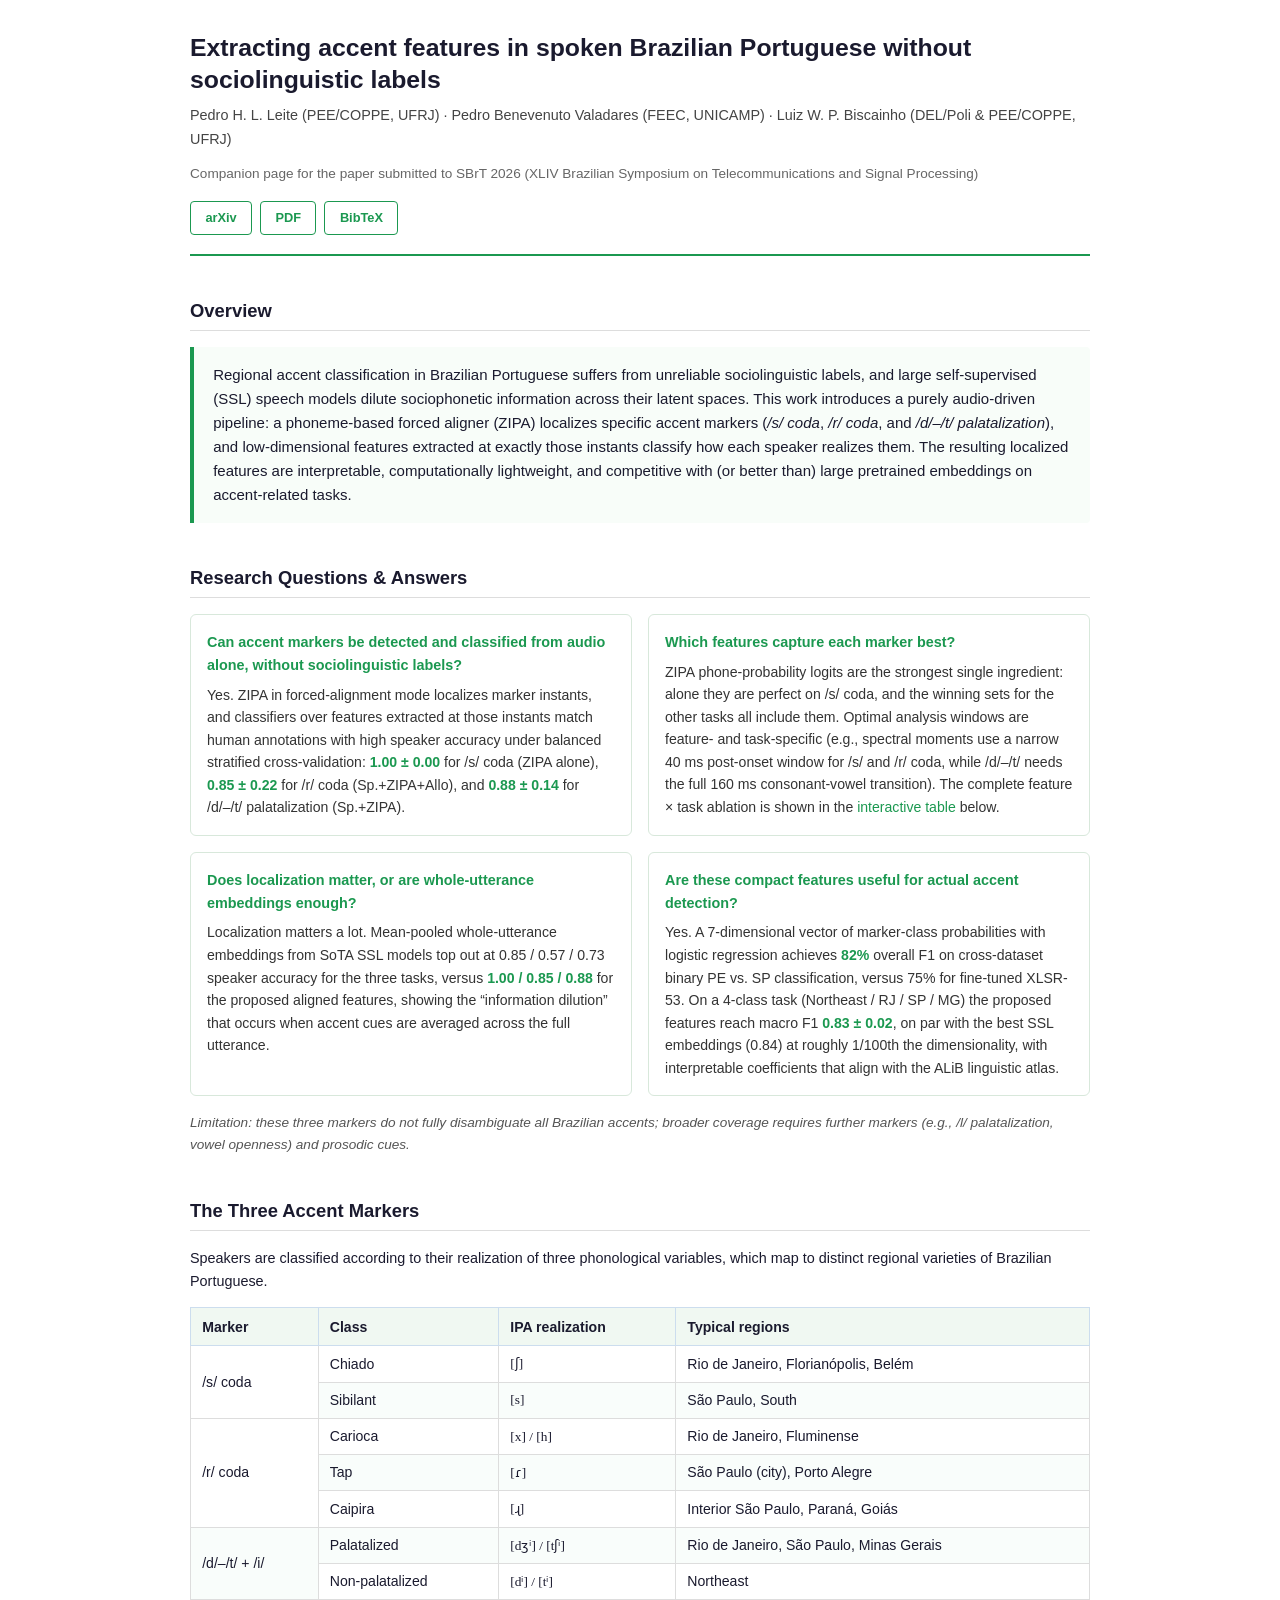
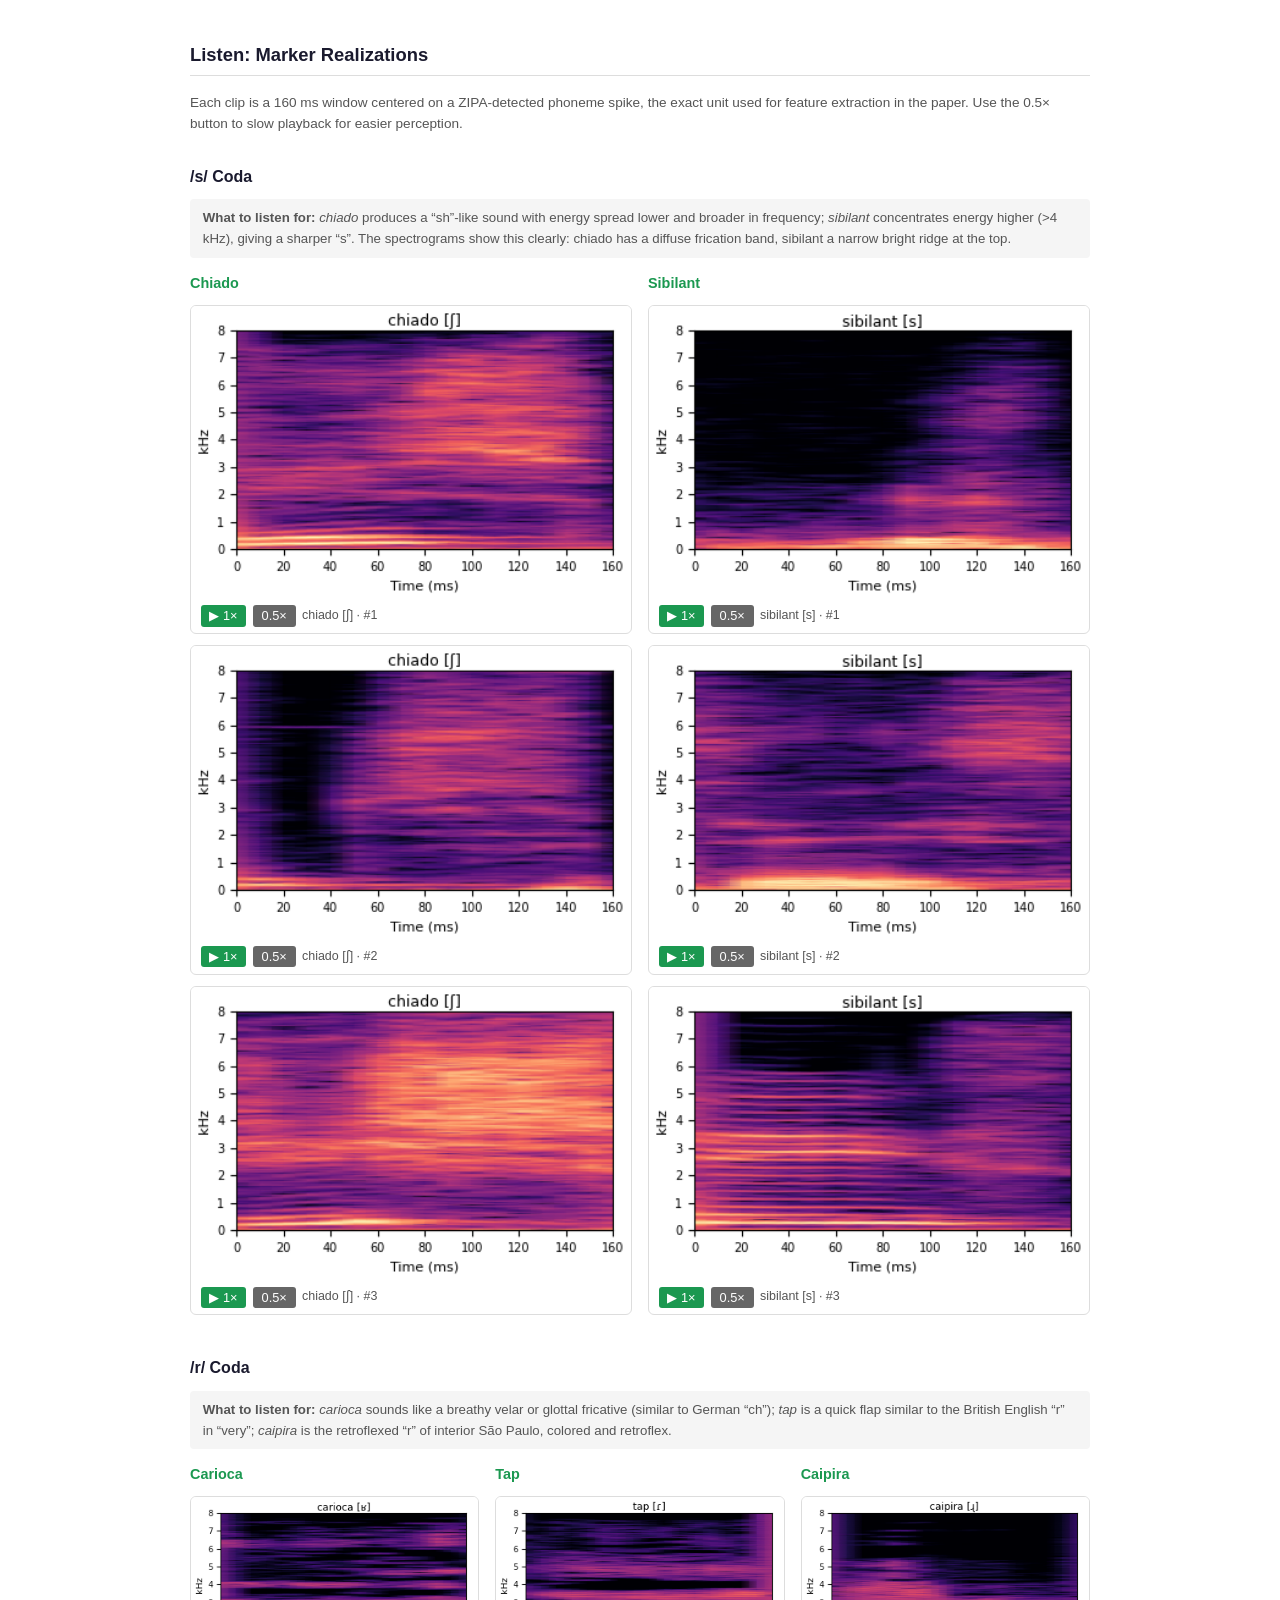
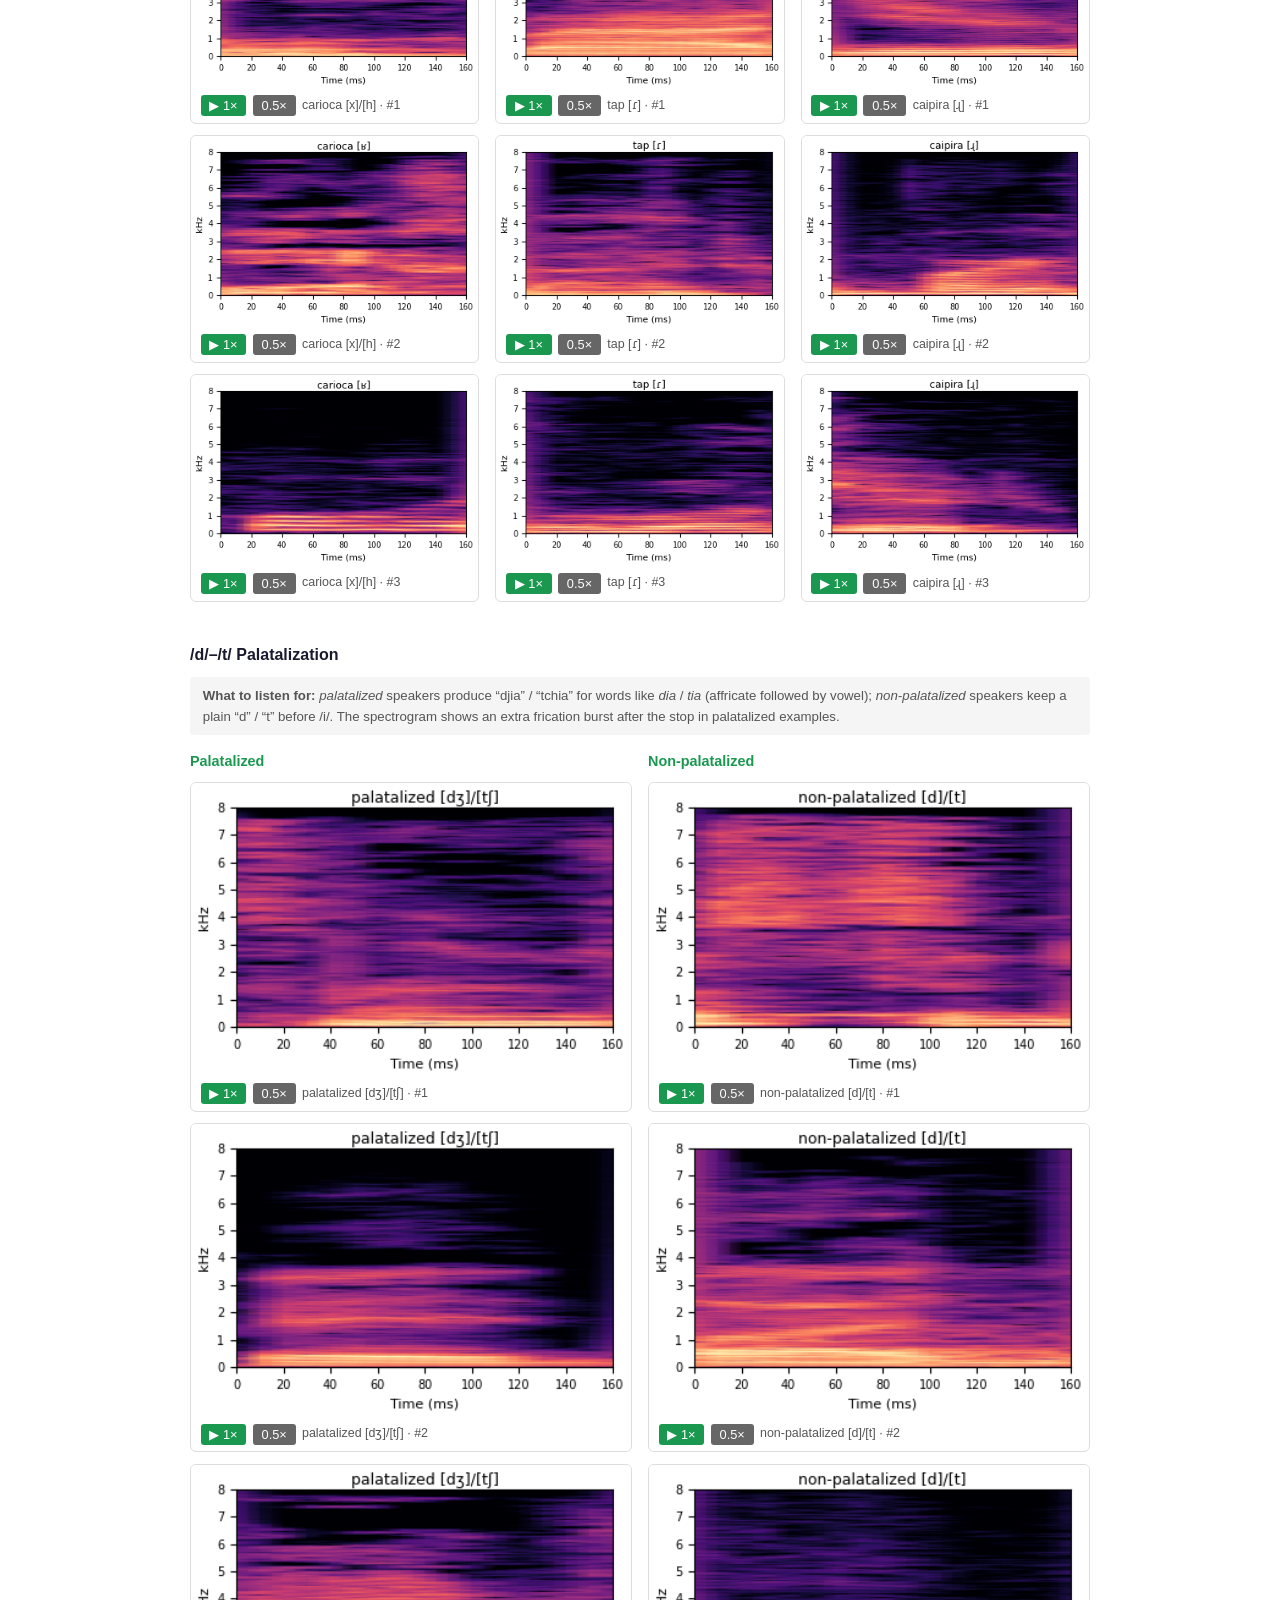
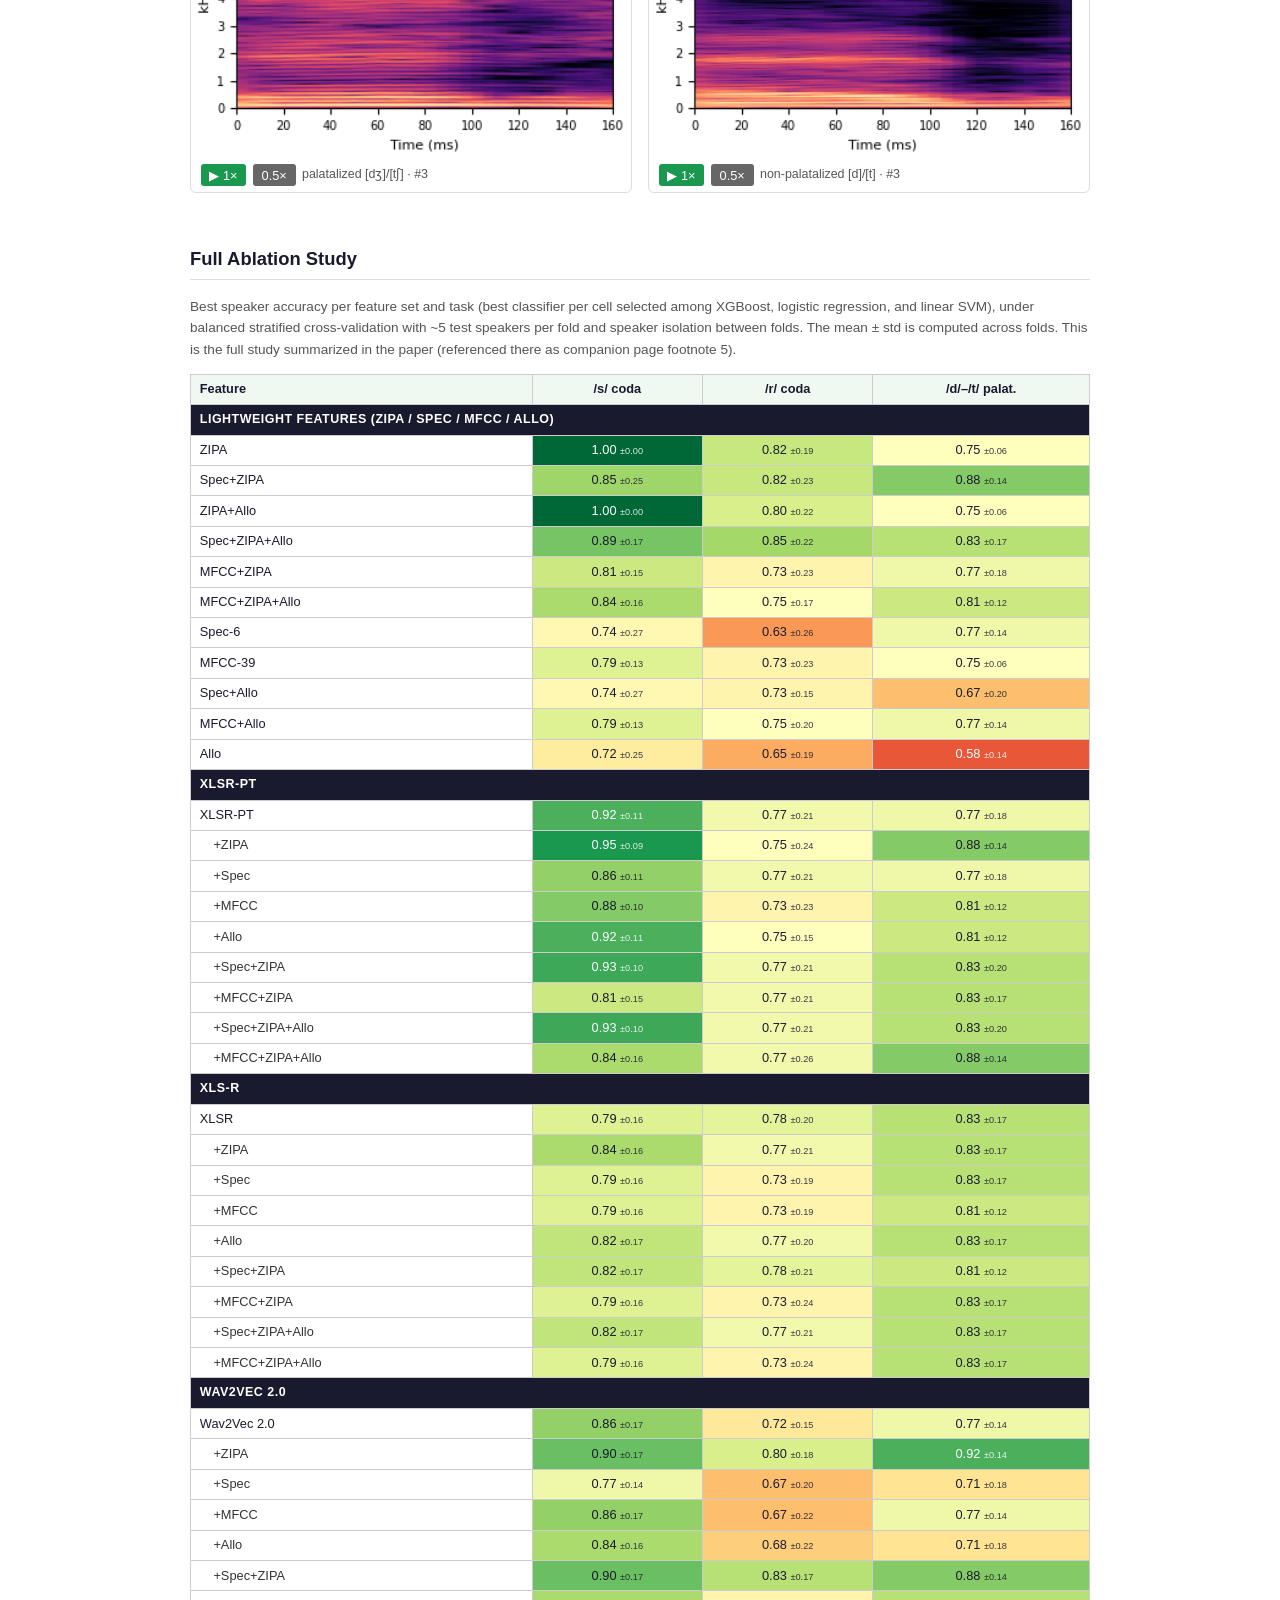
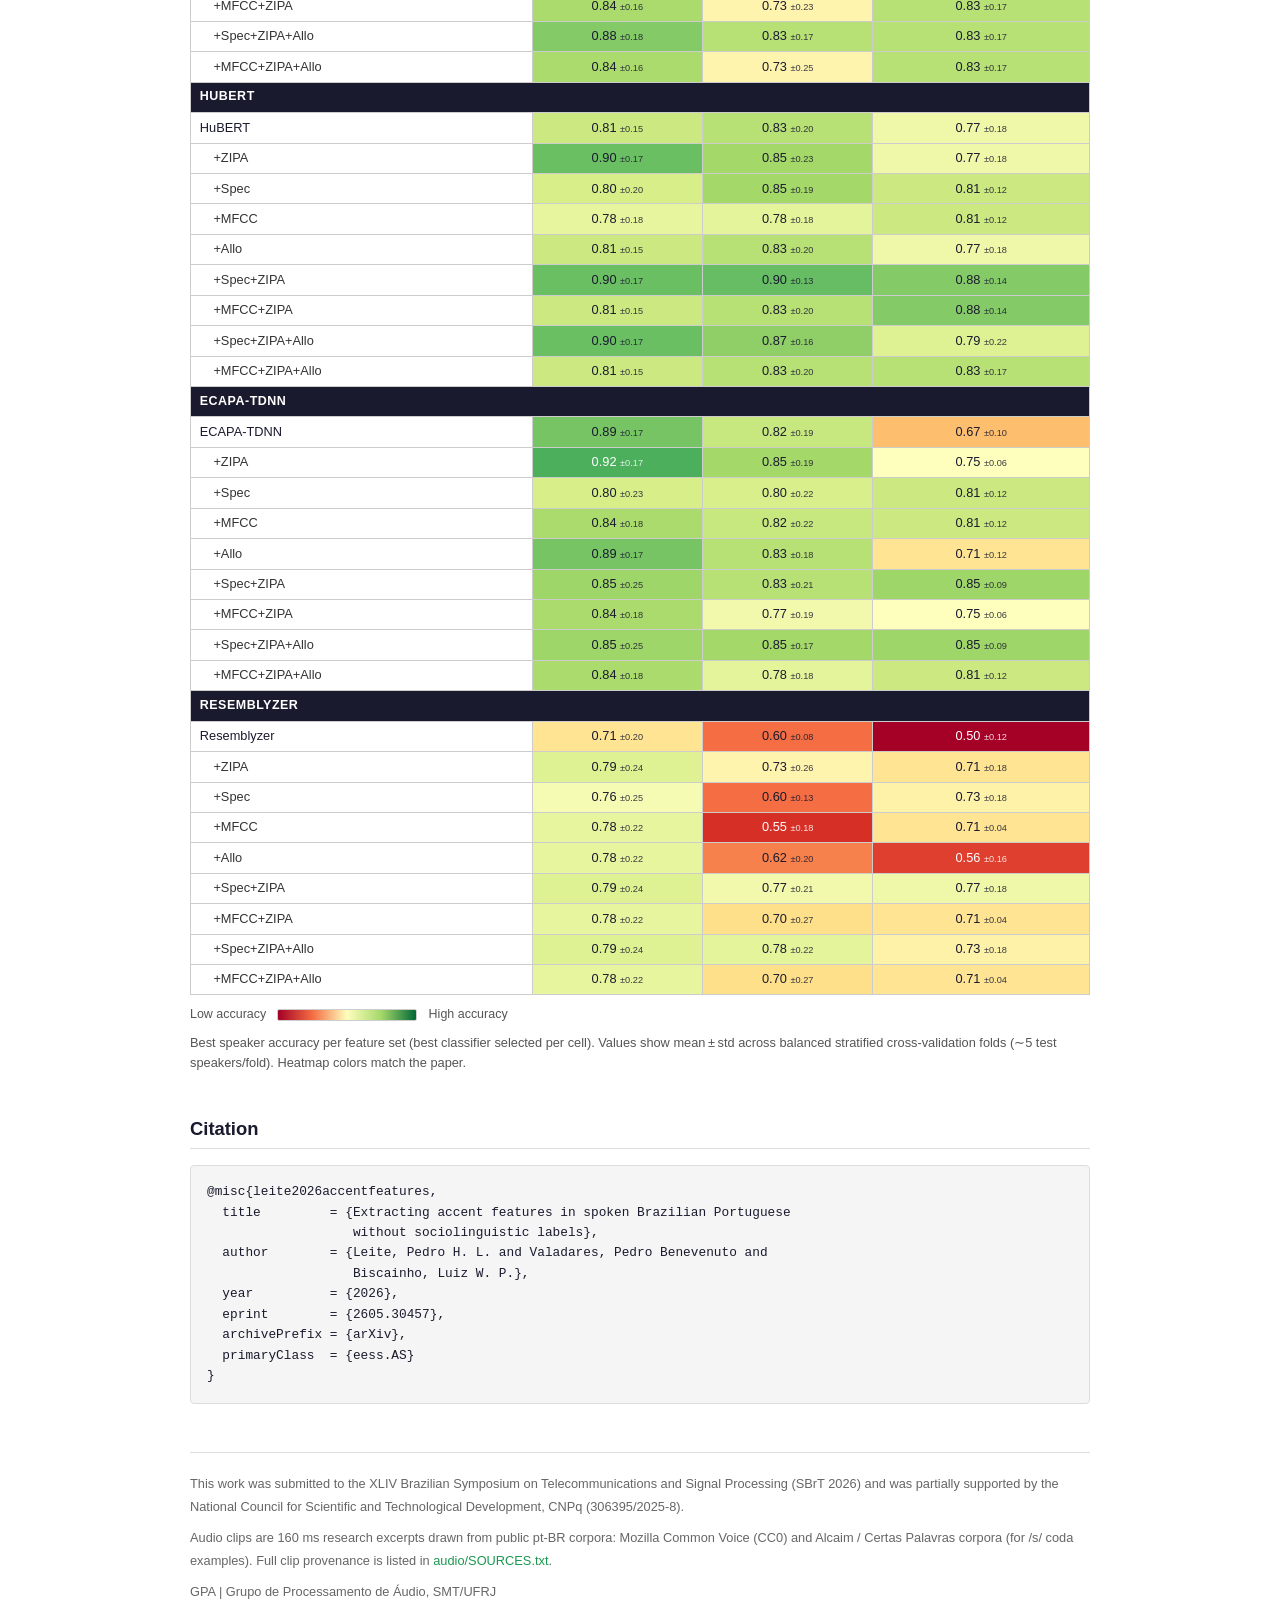
==== commit cf990673: "Companion page: remove arXiv from subtitle, remove em-dashes, fix carioca IPA - Subtitle now reads "" ====
--- a/docs/accent-features/index.html
+++ b/docs/accent-features/index.html
@@ -3,8 +3,8 @@
 <head>
   <meta charset="utf-8">
   <meta name="viewport" content="width=device-width, initial-scale=1">
-  <title>Extracting accent features in spoken Brazilian Portuguese — Companion Page</title>
-  <meta name="description" content="Companion page for arXiv:2605.30457 — Extracting accent features in spoken Brazilian Portuguese without sociolinguistic labels (SBrT 2026).">
+  <title>Extracting accent features in spoken Brazilian Portuguese | Companion Page</title>
+  <meta name="description" content="Companion page for the paper submitted to SBrT 2026: Extracting accent features in spoken Brazilian Portuguese without sociolinguistic labels.">
   <link rel="stylesheet" href="style.css">
 </head>
 <body>
@@ -18,7 +18,7 @@
     Luiz W. P. Biscainho (DEL/Poli &amp; PEE/COPPE, UFRJ)
   </p>
   <p class="subtitle">
-    Companion page &mdash; submitted to SBrT 2026 (XLIV Brazilian Symposium on Telecommunications and Signal Processing) &middot; <a href="https://arxiv.org/abs/2605.30457">arXiv:2605.30457</a>
+    Companion page for the paper submitted to SBrT 2026 (XLIV Brazilian Symposium on Telecommunications and Signal Processing)
   </p>
   <div class="btn-row">
     <a class="btn" href="https://arxiv.org/abs/2605.30457" target="_blank" rel="noopener">arXiv</a>
@@ -31,7 +31,7 @@
 <section>
   <h2>Overview</h2>
   <div class="overview">
-    <p>Regional accent classification in Brazilian Portuguese suffers from unreliable sociolinguistic labels, and large self-supervised (SSL) speech models dilute sociophonetic information across their latent spaces. This work introduces a purely audio-driven pipeline: a phoneme-based forced aligner (ZIPA) localizes specific accent markers — <em>/s/ coda</em>, <em>/r/ coda</em>, and <em>/d/–/t/ palatalization</em> — and low-dimensional features extracted at exactly those instants classify how each speaker realizes them. The resulting localized features are interpretable, computationally lightweight, and competitive with (or better than) large pretrained embeddings on accent-related tasks.</p>
+    <p>Regional accent classification in Brazilian Portuguese suffers from unreliable sociolinguistic labels, and large self-supervised (SSL) speech models dilute sociophonetic information across their latent spaces. This work introduces a purely audio-driven pipeline: a phoneme-based forced aligner (ZIPA) localizes specific accent markers (<em>/s/ coda</em>, <em>/r/ coda</em>, and <em>/d/–/t/ palatalization</em>), and low-dimensional features extracted at exactly those instants classify how each speaker realizes them. The resulting localized features are interpretable, computationally lightweight, and competitive with (or better than) large pretrained embeddings on accent-related tasks.</p>
   </div>
 </section>
 
@@ -47,17 +47,17 @@
 
     <div class="rq-card">
       <strong>Which features capture each marker best?</strong>
-      <p>ZIPA phone-probability logits are the strongest single ingredient &mdash; alone they are perfect on /s/ coda, and the winning sets for the other tasks all include them. Optimal analysis windows are feature- and task-specific (e.g., spectral moments use a narrow 40 ms post-onset window for /s/ and /r/ coda, while /d/–/t/ needs the full 160 ms consonant-vowel transition). The complete feature × task ablation is shown in the <a href="#ablation">interactive table</a> below.</p>
+      <p>ZIPA phone-probability logits are the strongest single ingredient: alone they are perfect on /s/ coda, and the winning sets for the other tasks all include them. Optimal analysis windows are feature- and task-specific (e.g., spectral moments use a narrow 40 ms post-onset window for /s/ and /r/ coda, while /d/–/t/ needs the full 160 ms consonant-vowel transition). The complete feature × task ablation is shown in the <a href="#ablation">interactive table</a> below.</p>
     </div>
 
     <div class="rq-card">
       <strong>Does localization matter, or are whole-utterance embeddings enough?</strong>
-      <p>Localization matters a lot. Mean-pooled whole-utterance embeddings from SoTA SSL models top out at 0.85 / 0.57 / 0.73 speaker accuracy for the three tasks, versus <span class="highlight">1.00 / 0.85 / 0.88</span> for the proposed aligned features &mdash; evidence of the &ldquo;information dilution&rdquo; that occurs when accent cues are averaged across the full utterance.</p>
+      <p>Localization matters a lot. Mean-pooled whole-utterance embeddings from SoTA SSL models top out at 0.85 / 0.57 / 0.73 speaker accuracy for the three tasks, versus <span class="highlight">1.00 / 0.85 / 0.88</span> for the proposed aligned features, showing the &ldquo;information dilution&rdquo; that occurs when accent cues are averaged across the full utterance.</p>
     </div>
 
     <div class="rq-card">
       <strong>Are these compact features useful for actual accent detection?</strong>
-      <p>Yes. A 7-dimensional vector of marker-class probabilities with logistic regression achieves <span class="highlight">82%</span> overall F1 on cross-dataset binary PE vs. SP classification, versus 75% for fine-tuned XLSR-53. On a 4-class task (Northeast / RJ / SP / MG) the proposed features reach macro F1 <span class="highlight">0.83 ± 0.02</span> &mdash; on par with the best SSL embeddings (0.84) at roughly 1/100th the dimensionality, with interpretable coefficients that align with the ALiB linguistic atlas.</p>
+      <p>Yes. A 7-dimensional vector of marker-class probabilities with logistic regression achieves <span class="highlight">82%</span> overall F1 on cross-dataset binary PE vs. SP classification, versus 75% for fine-tuned XLSR-53. On a 4-class task (Northeast / RJ / SP / MG) the proposed features reach macro F1 <span class="highlight">0.83 ± 0.02</span>, on par with the best SSL embeddings (0.84) at roughly 1/100th the dimensionality, with interpretable coefficients that align with the ALiB linguistic atlas.</p>
     </div>
 
   </div>
@@ -75,7 +75,7 @@
     <tbody>
       <tr><td rowspan="2">/s/ coda</td><td>Chiado</td><td class="ipa">[ʃ]</td><td>Rio de Janeiro, Florianópolis, Belém</td></tr>
       <tr>                             <td>Sibilant</td><td class="ipa">[s]</td><td>São Paulo, South</td></tr>
-      <tr><td rowspan="3">/r/ coda</td><td>Carioca</td><td class="ipa">[ʁ] / [x] / [h]</td><td>Rio de Janeiro, Fluminense</td></tr>
+      <tr><td rowspan="3">/r/ coda</td><td>Carioca</td><td class="ipa">[x] / [h]</td><td>Rio de Janeiro, Fluminense</td></tr>
       <tr>                             <td>Tap</td>    <td class="ipa">[ɾ]</td><td>São Paulo (city), Porto Alegre</td></tr>
       <tr>                             <td>Caipira</td><td class="ipa">[ɻ]</td><td>Interior São Paulo, Paraná, Goiás</td></tr>
       <tr><td rowspan="2">/d/–/t/ + /i/</td><td>Palatalized</td>    <td class="ipa">[dʒⁱ] / [tʃⁱ]</td><td>Rio de Janeiro, São Paulo, Minas Gerais</td></tr>
@@ -88,7 +88,7 @@
 <section>
   <h2>Listen: Marker Realizations</h2>
   <p style="font-size:.85rem;color:#555;margin-bottom:1.2rem;">
-    Each clip is a 160 ms window centered on a ZIPA-detected phoneme spike &mdash; the exact unit used for feature extraction in the paper.
+    Each clip is a 160 ms window centered on a ZIPA-detected phoneme spike, the exact unit used for feature extraction in the paper.
     Use the 0.5&times; button to slow playback for easier perception.
   </p>
 
@@ -106,7 +106,7 @@
         <div class="clip-meta">
           <button class="play" data-src="audio/s_coda_chiado_1.wav">&#9654; 1&#215;</button>
           <button class="play slow" data-src="audio/s_coda_chiado_1.wav" data-rate="0.5">0.5&#215;</button>
-          <span>chiado [ʃ] — #1</span>
+          <span>chiado [ʃ] &middot; #1</span>
         </div>
       </figure>
       <figure class="clip">
@@ -114,7 +114,7 @@
         <div class="clip-meta">
           <button class="play" data-src="audio/s_coda_chiado_2.wav">&#9654; 1&#215;</button>
           <button class="play slow" data-src="audio/s_coda_chiado_2.wav" data-rate="0.5">0.5&#215;</button>
-          <span>chiado [ʃ] — #2</span>
+          <span>chiado [ʃ] &middot; #2</span>
         </div>
       </figure>
       <figure class="clip">
@@ -122,7 +122,7 @@
         <div class="clip-meta">
           <button class="play" data-src="audio/s_coda_chiado_3.wav">&#9654; 1&#215;</button>
           <button class="play slow" data-src="audio/s_coda_chiado_3.wav" data-rate="0.5">0.5&#215;</button>
-          <span>chiado [ʃ] — #3</span>
+          <span>chiado [ʃ] &middot; #3</span>
         </div>
       </figure>
     </div>
@@ -133,7 +133,7 @@
         <div class="clip-meta">
           <button class="play" data-src="audio/s_coda_sibilant_1.wav">&#9654; 1&#215;</button>
           <button class="play slow" data-src="audio/s_coda_sibilant_1.wav" data-rate="0.5">0.5&#215;</button>
-          <span>sibilant [s] — #1</span>
+          <span>sibilant [s] &middot; #1</span>
         </div>
       </figure>
       <figure class="clip">
@@ -141,7 +141,7 @@
         <div class="clip-meta">
           <button class="play" data-src="audio/s_coda_sibilant_2.wav">&#9654; 1&#215;</button>
           <button class="play slow" data-src="audio/s_coda_sibilant_2.wav" data-rate="0.5">0.5&#215;</button>
-          <span>sibilant [s] — #2</span>
+          <span>sibilant [s] &middot; #2</span>
         </div>
       </figure>
       <figure class="clip">
@@ -149,7 +149,7 @@
         <div class="clip-meta">
           <button class="play" data-src="audio/s_coda_sibilant_3.wav">&#9654; 1&#215;</button>
           <button class="play slow" data-src="audio/s_coda_sibilant_3.wav" data-rate="0.5">0.5&#215;</button>
-          <span>sibilant [s] — #3</span>
+          <span>sibilant [s] &middot; #3</span>
         </div>
       </figure>
     </div>
@@ -160,7 +160,7 @@
   <div class="marker-section">
     <h3>/r/ Coda</h3>
     <p class="listening-hint">
-      <strong>What to listen for:</strong> <em>carioca</em> sounds like a breathy velar or glottal fricative (similar to German &ldquo;ch&rdquo;); <em>tap</em> is a quick flap similar to the British English &ldquo;r&rdquo; in &ldquo;very&rdquo;; <em>caipira</em> is the retroflexed &ldquo;r&rdquo; of interior São Paulo &mdash; colored and retroflex.
+      <strong>What to listen for:</strong> <em>carioca</em> sounds like a breathy velar or glottal fricative (similar to German &ldquo;ch&rdquo;); <em>tap</em> is a quick flap similar to the British English &ldquo;r&rdquo; in &ldquo;very&rdquo;; <em>caipira</em> is the retroflexed &ldquo;r&rdquo; of interior São Paulo, colored and retroflex.
     </p>
     <div class="class-grid">
     <div class="class-col">
@@ -170,7 +170,7 @@
         <div class="clip-meta">
           <button class="play" data-src="audio/r_coda_carioca_1.wav">&#9654; 1&#215;</button>
           <button class="play slow" data-src="audio/r_coda_carioca_1.wav" data-rate="0.5">0.5&#215;</button>
-          <span>carioca [ʁ]/[x]/[h] — #1</span>
+          <span>carioca [x]/[h] &middot; #1</span>
         </div>
       </figure>
       <figure class="clip">
@@ -178,7 +178,7 @@
         <div class="clip-meta">
           <button class="play" data-src="audio/r_coda_carioca_2.wav">&#9654; 1&#215;</button>
           <button class="play slow" data-src="audio/r_coda_carioca_2.wav" data-rate="0.5">0.5&#215;</button>
-          <span>carioca [ʁ]/[x]/[h] — #2</span>
+          <span>carioca [x]/[h] &middot; #2</span>
         </div>
       </figure>
       <figure class="clip">
@@ -186,7 +186,7 @@
         <div class="clip-meta">
           <button class="play" data-src="audio/r_coda_carioca_3.wav">&#9654; 1&#215;</button>
           <button class="play slow" data-src="audio/r_coda_carioca_3.wav" data-rate="0.5">0.5&#215;</button>
-          <span>carioca [ʁ]/[x]/[h] — #3</span>
+          <span>carioca [x]/[h] &middot; #3</span>
         </div>
       </figure>
     </div>
@@ -197,7 +197,7 @@
         <div class="clip-meta">
           <button class="play" data-src="audio/r_coda_tap_1.wav">&#9654; 1&#215;</button>
           <button class="play slow" data-src="audio/r_coda_tap_1.wav" data-rate="0.5">0.5&#215;</button>
-          <span>tap [ɾ] — #1</span>
+          <span>tap [ɾ] &middot; #1</span>
         </div>
       </figure>
       <figure class="clip">
@@ -205,7 +205,7 @@
         <div class="clip-meta">
           <button class="play" data-src="audio/r_coda_tap_2.wav">&#9654; 1&#215;</button>
           <button class="play slow" data-src="audio/r_coda_tap_2.wav" data-rate="0.5">0.5&#215;</button>
-          <span>tap [ɾ] — #2</span>
+          <span>tap [ɾ] &middot; #2</span>
         </div>
       </figure>
       <figure class="clip">
@@ -213,7 +213,7 @@
         <div class="clip-meta">
           <button class="play" data-src="audio/r_coda_tap_3.wav">&#9654; 1&#215;</button>
           <button class="play slow" data-src="audio/r_coda_tap_3.wav" data-rate="0.5">0.5&#215;</button>
-          <span>tap [ɾ] — #3</span>
+          <span>tap [ɾ] &middot; #3</span>
         </div>
       </figure>
     </div>
@@ -224,7 +224,7 @@
         <div class="clip-meta">
           <button class="play" data-src="audio/r_coda_caipira_1.wav">&#9654; 1&#215;</button>
           <button class="play slow" data-src="audio/r_coda_caipira_1.wav" data-rate="0.5">0.5&#215;</button>
-          <span>caipira [ɻ] — #1</span>
+          <span>caipira [ɻ] &middot; #1</span>
         </div>
       </figure>
       <figure class="clip">
@@ -232,7 +232,7 @@
         <div class="clip-meta">
           <button class="play" data-src="audio/r_coda_caipira_2.wav">&#9654; 1&#215;</button>
           <button class="play slow" data-src="audio/r_coda_caipira_2.wav" data-rate="0.5">0.5&#215;</button>
-          <span>caipira [ɻ] — #2</span>
+          <span>caipira [ɻ] &middot; #2</span>
         </div>
       </figure>
       <figure class="clip">
@@ -240,7 +240,7 @@
         <div class="clip-meta">
           <button class="play" data-src="audio/r_coda_caipira_3.wav">&#9654; 1&#215;</button>
           <button class="play slow" data-src="audio/r_coda_caipira_3.wav" data-rate="0.5">0.5&#215;</button>
-          <span>caipira [ɻ] — #3</span>
+          <span>caipira [ɻ] &middot; #3</span>
         </div>
       </figure>
     </div>
@@ -261,7 +261,7 @@
         <div class="clip-meta">
           <button class="play" data-src="audio/dt_palat_palatalized_1.wav">&#9654; 1&#215;</button>
           <button class="play slow" data-src="audio/dt_palat_palatalized_1.wav" data-rate="0.5">0.5&#215;</button>
-          <span>palatalized [dʒ]/[tʃ] — #1</span>
+          <span>palatalized [dʒ]/[tʃ] &middot; #1</span>
         </div>
       </figure>
       <figure class="clip">
@@ -269,7 +269,7 @@
         <div class="clip-meta">
           <button class="play" data-src="audio/dt_palat_palatalized_2.wav">&#9654; 1&#215;</button>
           <button class="play slow" data-src="audio/dt_palat_palatalized_2.wav" data-rate="0.5">0.5&#215;</button>
-          <span>palatalized [dʒ]/[tʃ] — #2</span>
+          <span>palatalized [dʒ]/[tʃ] &middot; #2</span>
         </div>
       </figure>
       <figure class="clip">
@@ -277,7 +277,7 @@
         <div class="clip-meta">
           <button class="play" data-src="audio/dt_palat_palatalized_3.wav">&#9654; 1&#215;</button>
           <button class="play slow" data-src="audio/dt_palat_palatalized_3.wav" data-rate="0.5">0.5&#215;</button>
-          <span>palatalized [dʒ]/[tʃ] — #3</span>
+          <span>palatalized [dʒ]/[tʃ] &middot; #3</span>
         </div>
       </figure>
     </div>
@@ -288,7 +288,7 @@
         <div class="clip-meta">
           <button class="play" data-src="audio/dt_palat_non_palatalized_1.wav">&#9654; 1&#215;</button>
           <button class="play slow" data-src="audio/dt_palat_non_palatalized_1.wav" data-rate="0.5">0.5&#215;</button>
-          <span>non-palatalized [d]/[t] — #1</span>
+          <span>non-palatalized [d]/[t] &middot; #1</span>
         </div>
       </figure>
       <figure class="clip">
@@ -296,7 +296,7 @@
         <div class="clip-meta">
           <button class="play" data-src="audio/dt_palat_non_palatalized_2.wav">&#9654; 1&#215;</button>
           <button class="play slow" data-src="audio/dt_palat_non_palatalized_2.wav" data-rate="0.5">0.5&#215;</button>
-          <span>non-palatalized [d]/[t] — #2</span>
+          <span>non-palatalized [d]/[t] &middot; #2</span>
         </div>
       </figure>
       <figure class="clip">
@@ -304,7 +304,7 @@
         <div class="clip-meta">
           <button class="play" data-src="audio/dt_palat_non_palatalized_3.wav">&#9654; 1&#215;</button>
           <button class="play slow" data-src="audio/dt_palat_non_palatalized_3.wav" data-rate="0.5">0.5&#215;</button>
-          <span>non-palatalized [d]/[t] — #3</span>
+          <span>non-palatalized [d]/[t] &middot; #3</span>
         </div>
       </figure>
     </div>
@@ -428,7 +428,7 @@
     Audio clips are 160 ms research excerpts drawn from public pt-BR corpora: Mozilla Common Voice (CC0) and Alcaim / Certas Palavras corpora (for /s/ coda examples).
     Full clip provenance is listed in <a href="audio/SOURCES.txt">audio/SOURCES.txt</a>.
   </p>
-  <p style="margin-top:.5rem;">GPA &mdash; Grupo de Processamento de &Aacute;udio, SMT/UFRJ</p>
+  <p style="margin-top:.5rem;">GPA | Grupo de Processamento de &Aacute;udio, SMT/UFRJ</p>
 </footer>
 
 </div>
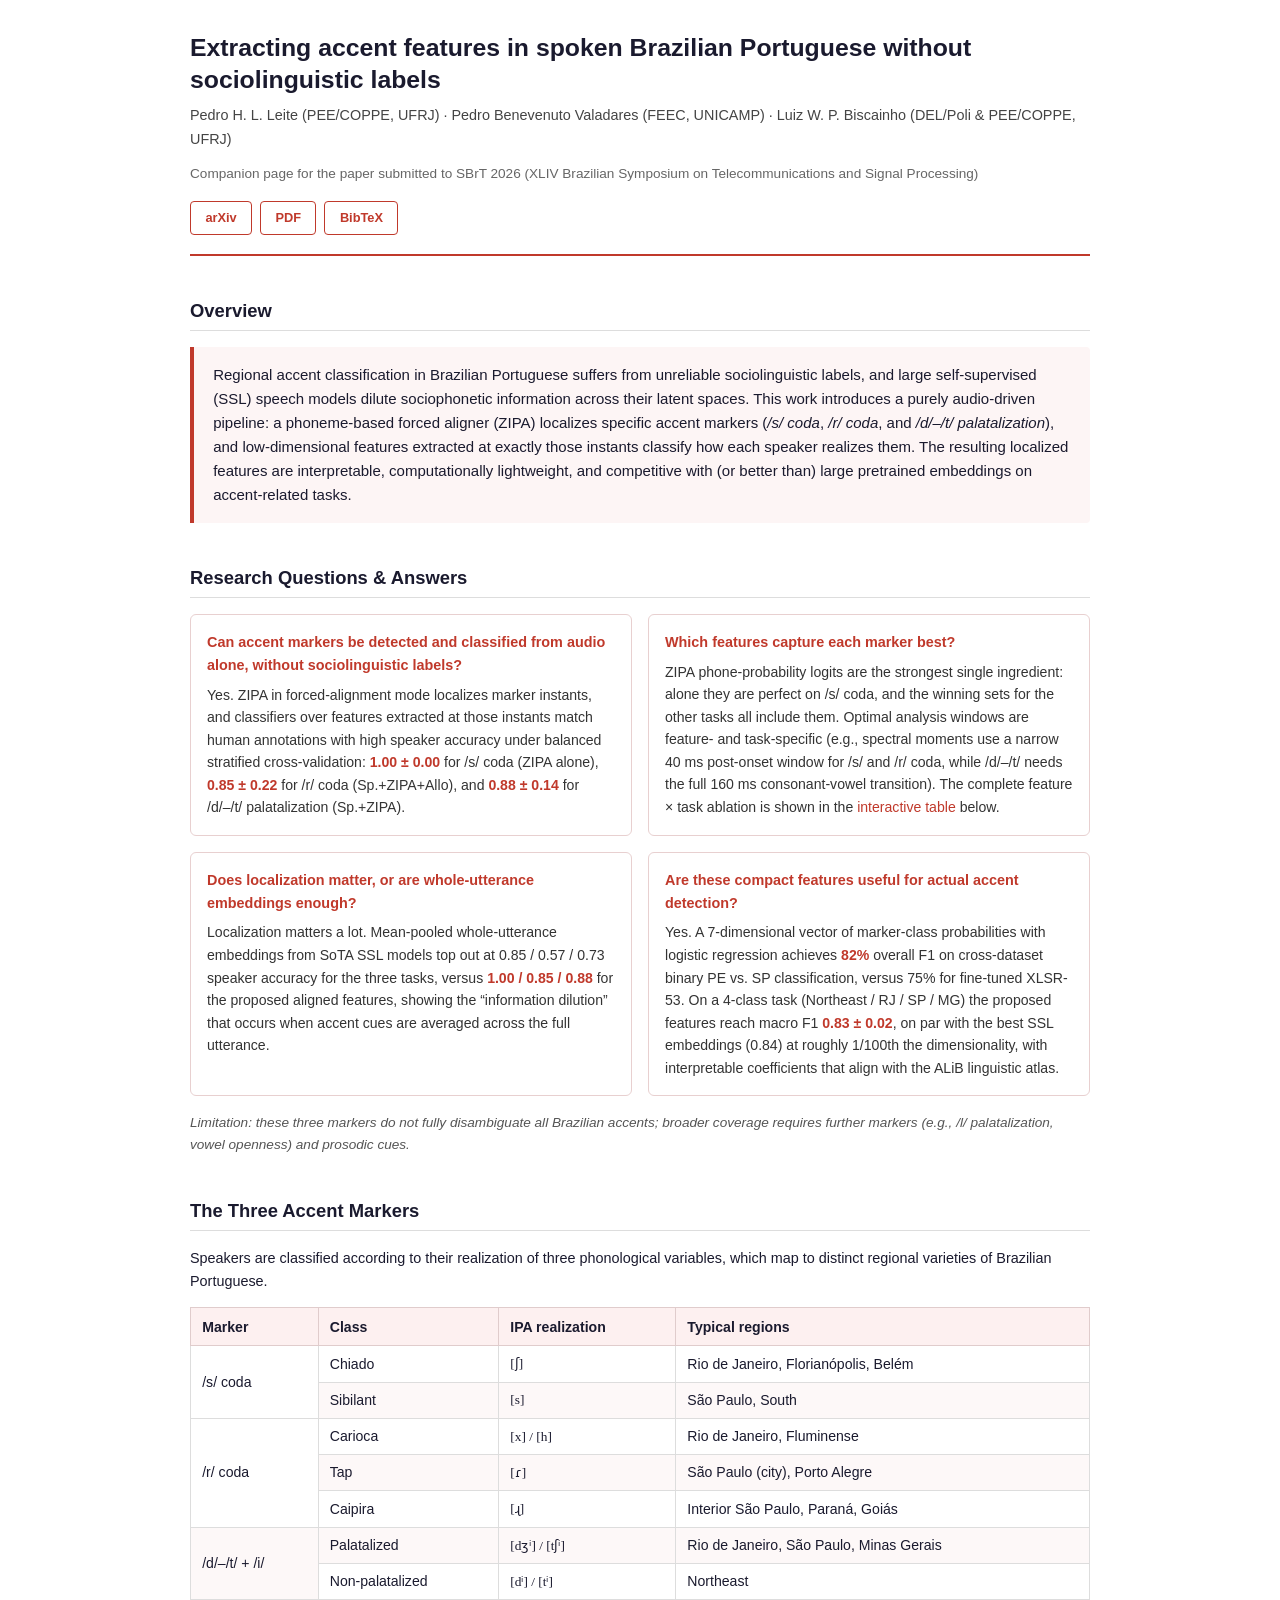
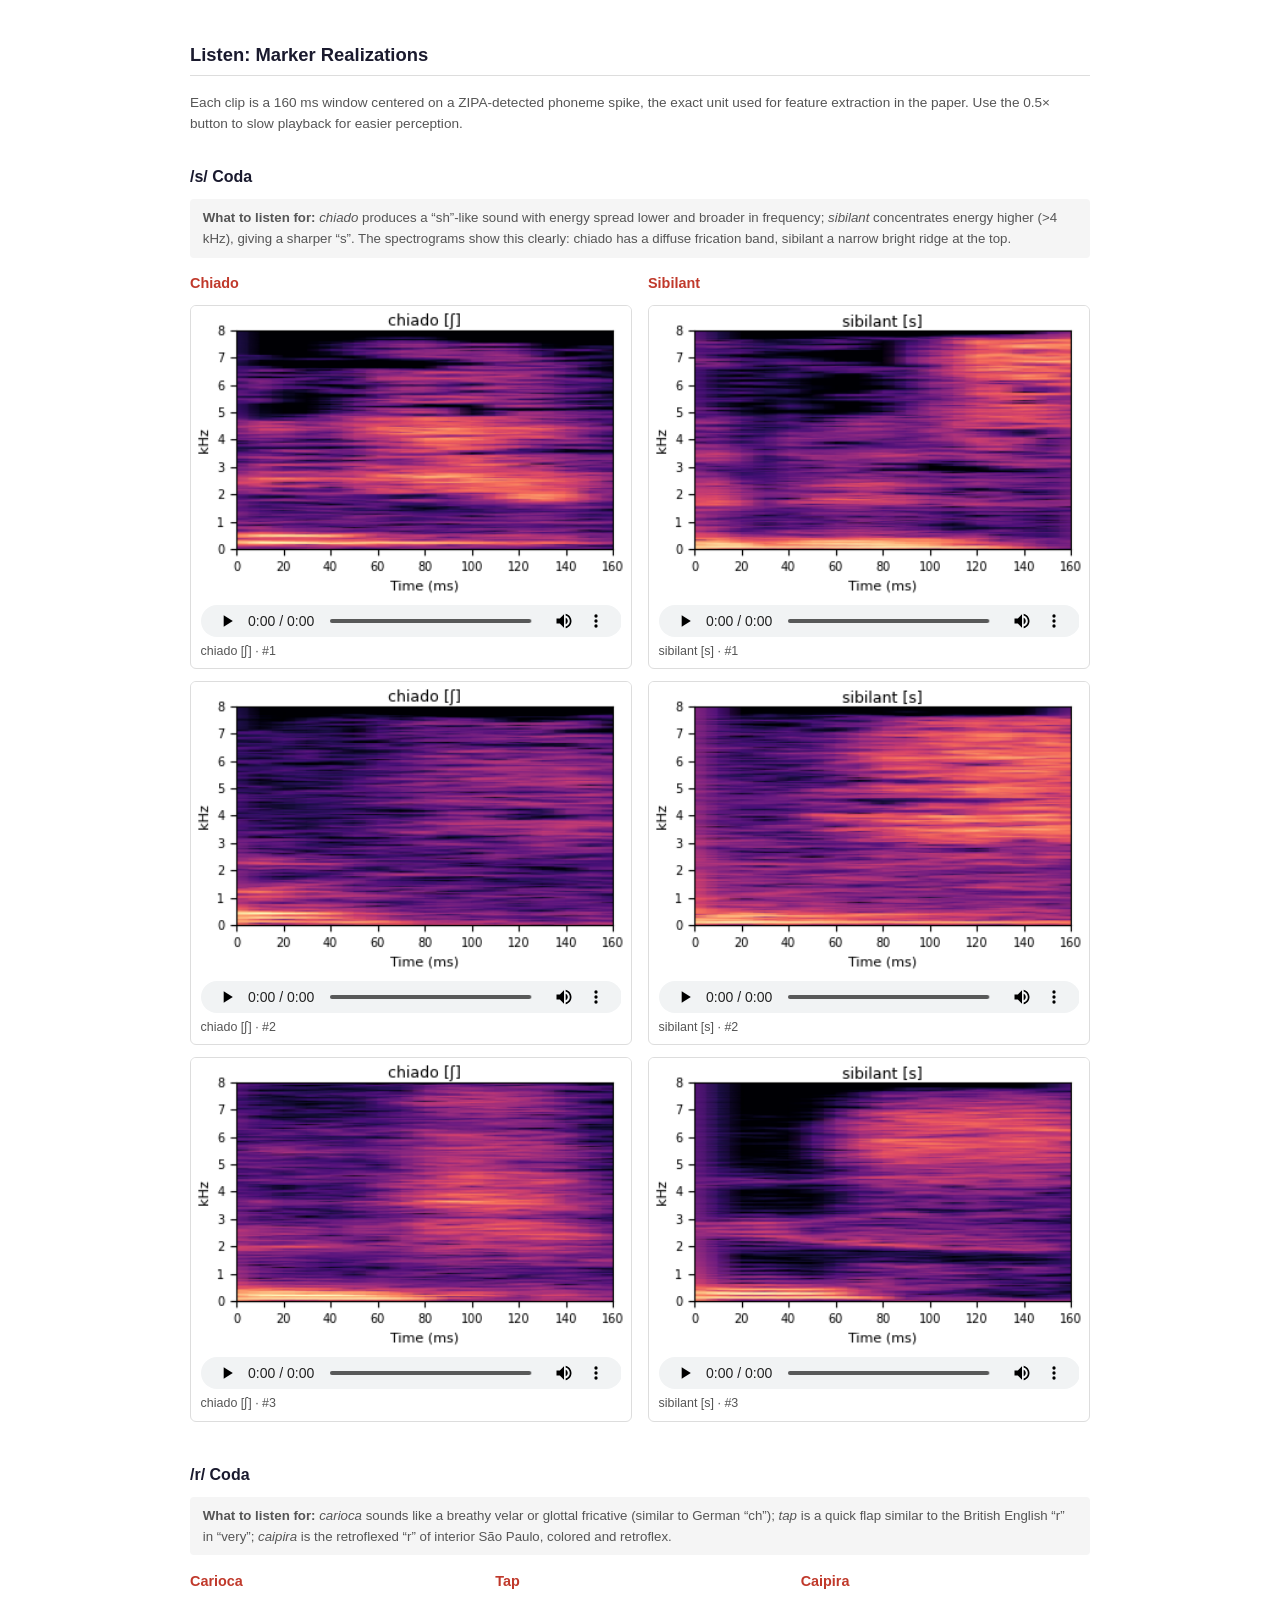
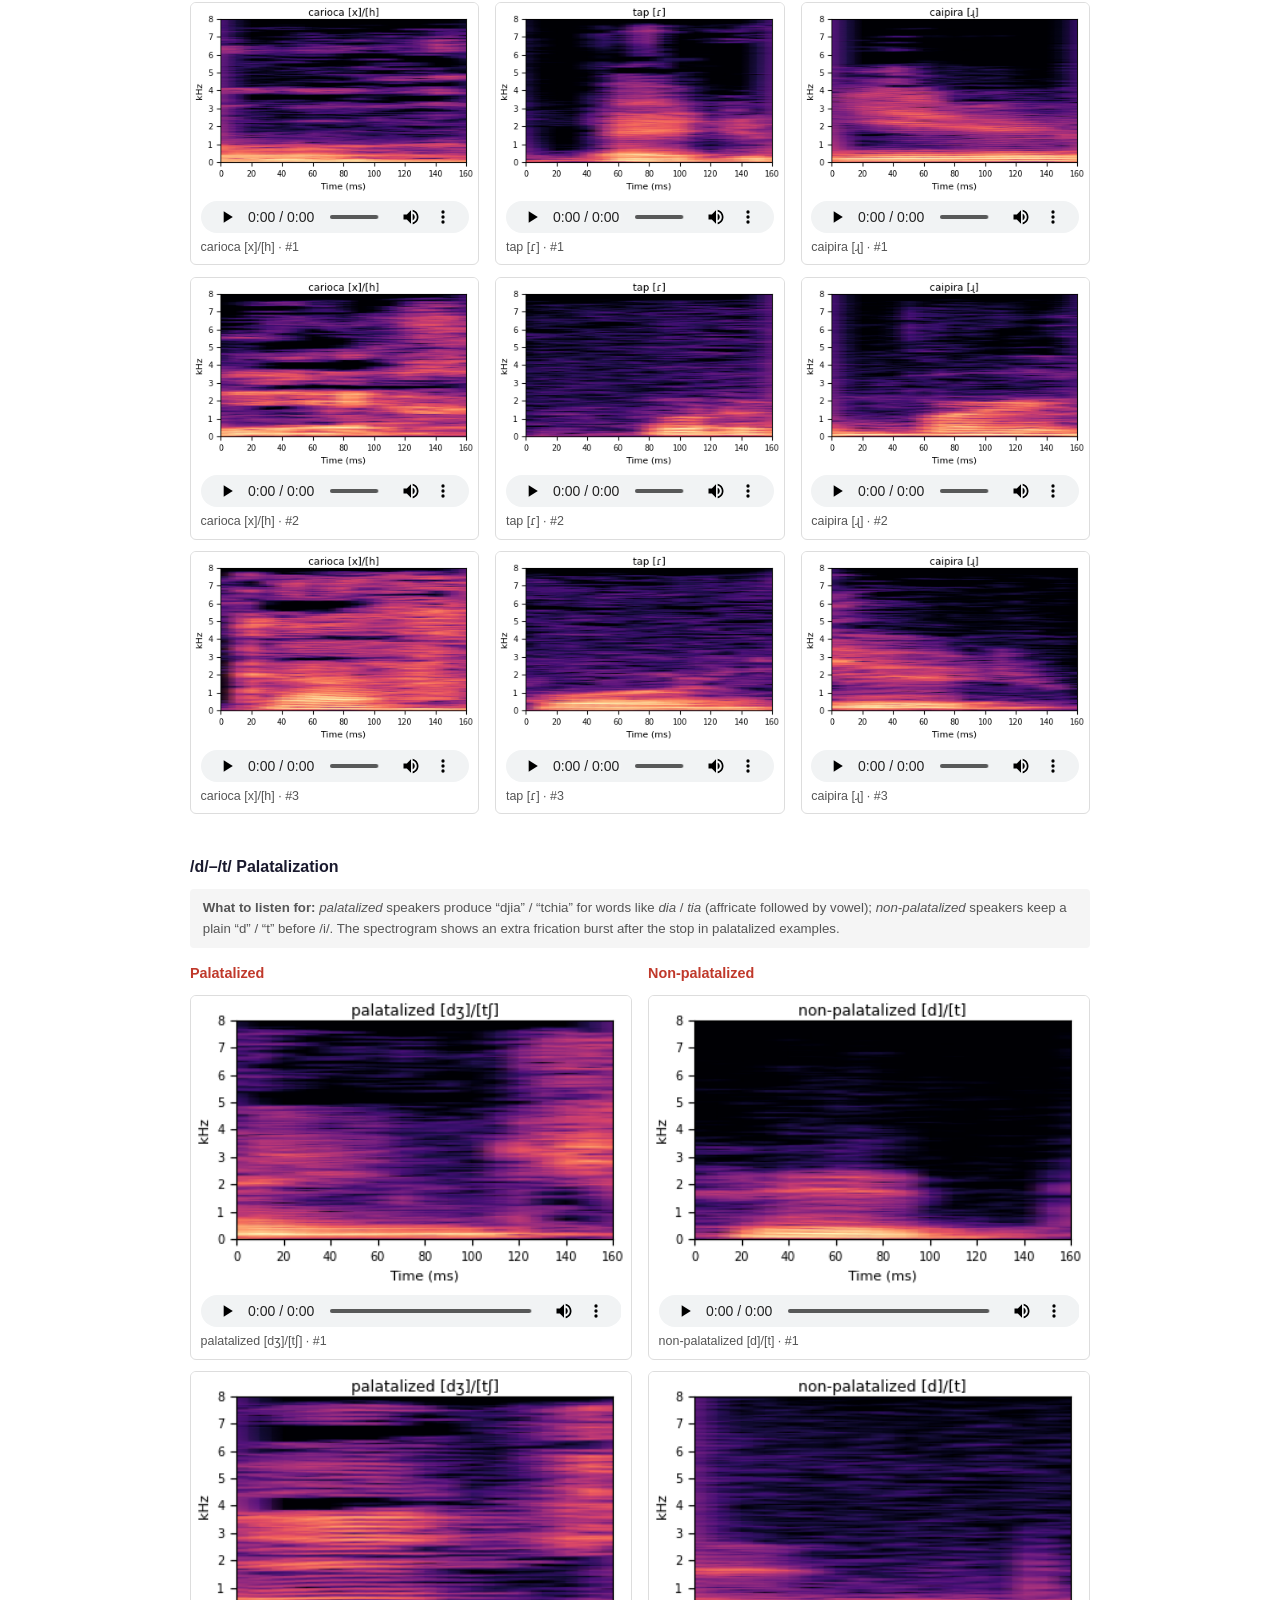
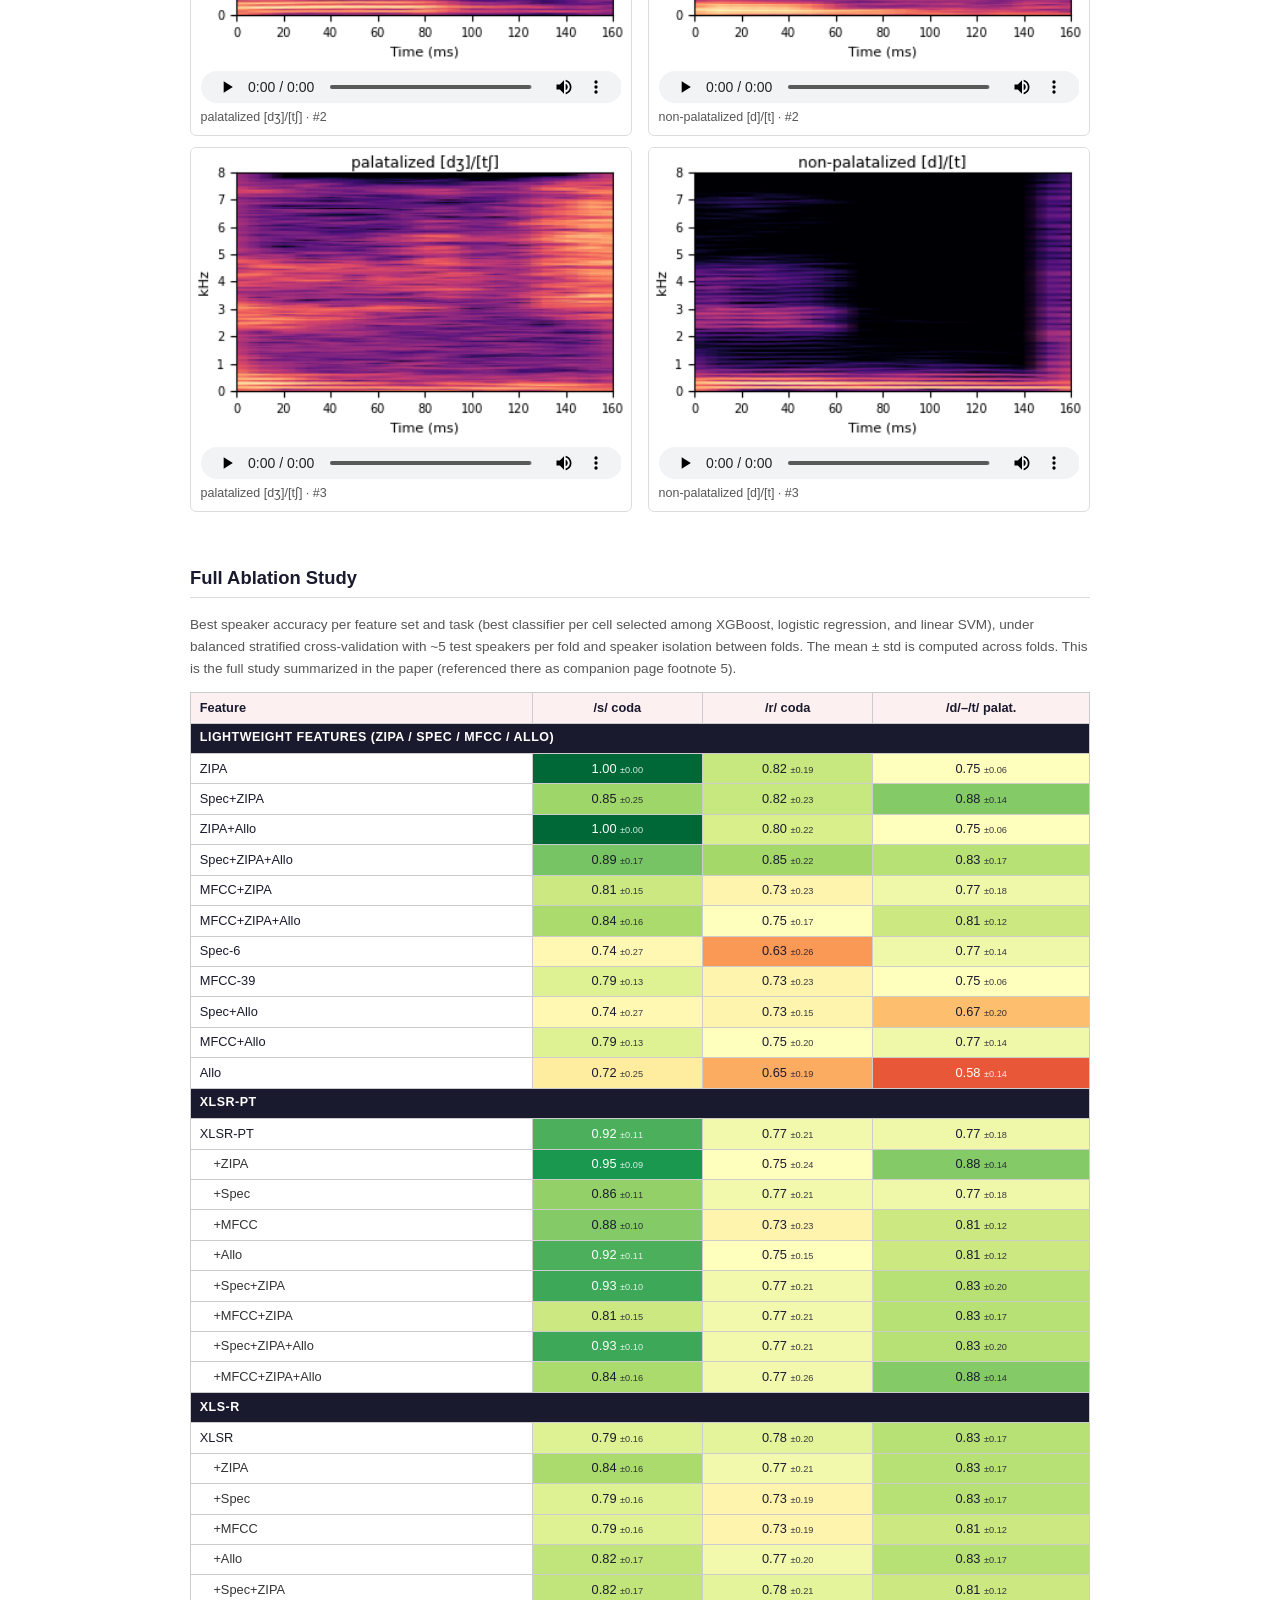
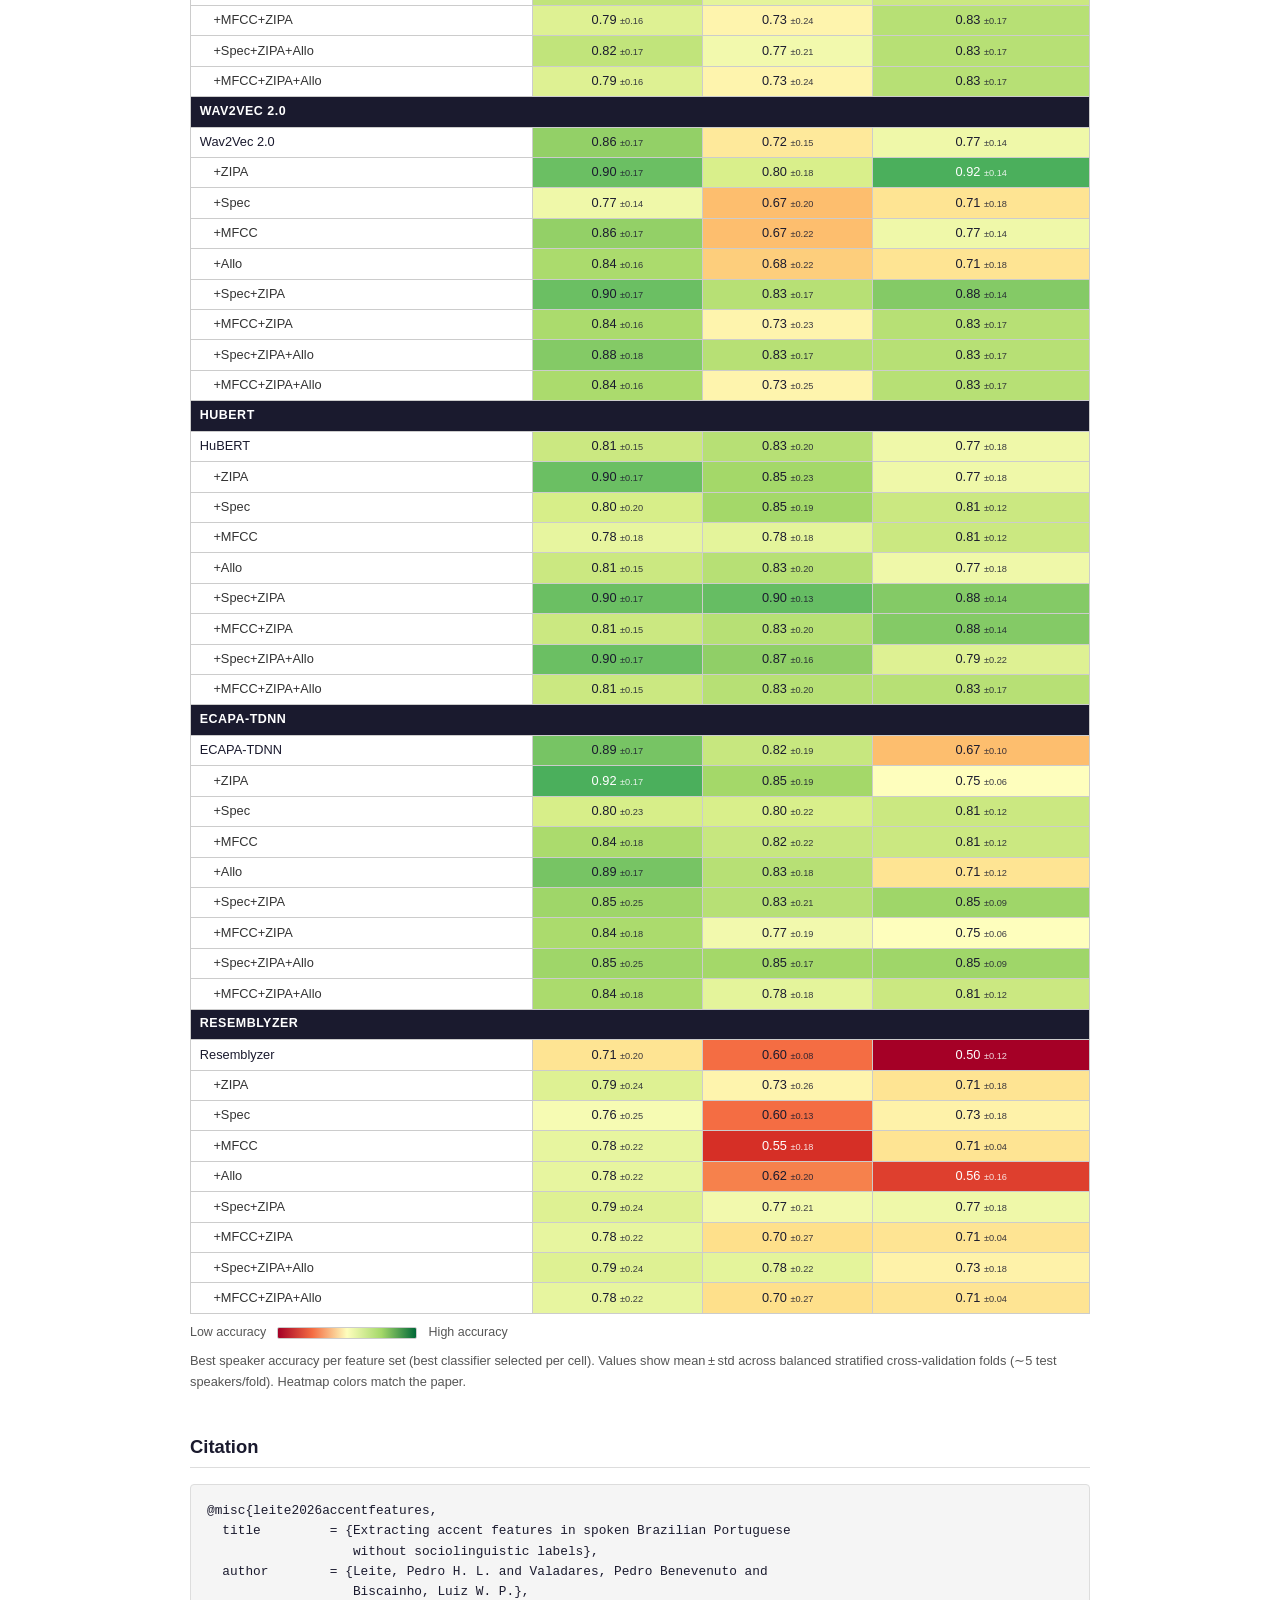
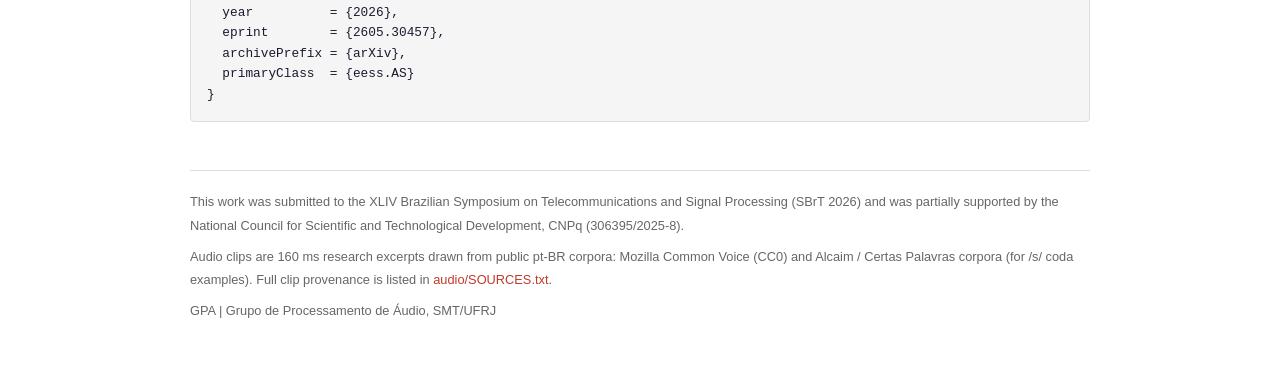
==== commit 9a545d50: "Companion page: new clip examples, red theme, native audio player - Replace all play buttons with na" ====
--- a/docs/accent-features/index.html
+++ b/docs/accent-features/index.html
@@ -104,24 +104,21 @@
       <figure class="clip">
         <img src="img/s_coda_chiado_1.png" alt="Spectrogram, Chiado example 1" loading="lazy">
         <div class="clip-meta">
-          <button class="play" data-src="audio/s_coda_chiado_1.wav">&#9654; 1&#215;</button>
-          <button class="play slow" data-src="audio/s_coda_chiado_1.wav" data-rate="0.5">0.5&#215;</button>
+          <audio controls src="audio/s_coda_chiado_1.wav"></audio>
           <span>chiado [ʃ] &middot; #1</span>
         </div>
       </figure>
       <figure class="clip">
         <img src="img/s_coda_chiado_2.png" alt="Spectrogram, Chiado example 2" loading="lazy">
         <div class="clip-meta">
-          <button class="play" data-src="audio/s_coda_chiado_2.wav">&#9654; 1&#215;</button>
-          <button class="play slow" data-src="audio/s_coda_chiado_2.wav" data-rate="0.5">0.5&#215;</button>
+          <audio controls src="audio/s_coda_chiado_2.wav"></audio>
           <span>chiado [ʃ] &middot; #2</span>
         </div>
       </figure>
       <figure class="clip">
         <img src="img/s_coda_chiado_3.png" alt="Spectrogram, Chiado example 3" loading="lazy">
         <div class="clip-meta">
-          <button class="play" data-src="audio/s_coda_chiado_3.wav">&#9654; 1&#215;</button>
-          <button class="play slow" data-src="audio/s_coda_chiado_3.wav" data-rate="0.5">0.5&#215;</button>
+          <audio controls src="audio/s_coda_chiado_3.wav"></audio>
           <span>chiado [ʃ] &middot; #3</span>
         </div>
       </figure>
@@ -131,24 +128,21 @@
       <figure class="clip">
         <img src="img/s_coda_sibilant_1.png" alt="Spectrogram, Sibilant example 1" loading="lazy">
         <div class="clip-meta">
-          <button class="play" data-src="audio/s_coda_sibilant_1.wav">&#9654; 1&#215;</button>
-          <button class="play slow" data-src="audio/s_coda_sibilant_1.wav" data-rate="0.5">0.5&#215;</button>
+          <audio controls src="audio/s_coda_sibilant_1.wav"></audio>
           <span>sibilant [s] &middot; #1</span>
         </div>
       </figure>
       <figure class="clip">
         <img src="img/s_coda_sibilant_2.png" alt="Spectrogram, Sibilant example 2" loading="lazy">
         <div class="clip-meta">
-          <button class="play" data-src="audio/s_coda_sibilant_2.wav">&#9654; 1&#215;</button>
-          <button class="play slow" data-src="audio/s_coda_sibilant_2.wav" data-rate="0.5">0.5&#215;</button>
+          <audio controls src="audio/s_coda_sibilant_2.wav"></audio>
           <span>sibilant [s] &middot; #2</span>
         </div>
       </figure>
       <figure class="clip">
         <img src="img/s_coda_sibilant_3.png" alt="Spectrogram, Sibilant example 3" loading="lazy">
         <div class="clip-meta">
-          <button class="play" data-src="audio/s_coda_sibilant_3.wav">&#9654; 1&#215;</button>
-          <button class="play slow" data-src="audio/s_coda_sibilant_3.wav" data-rate="0.5">0.5&#215;</button>
+          <audio controls src="audio/s_coda_sibilant_3.wav"></audio>
           <span>sibilant [s] &middot; #3</span>
         </div>
       </figure>
@@ -168,24 +162,21 @@
       <figure class="clip">
         <img src="img/r_coda_carioca_1.png" alt="Spectrogram, Carioca example 1" loading="lazy">
         <div class="clip-meta">
-          <button class="play" data-src="audio/r_coda_carioca_1.wav">&#9654; 1&#215;</button>
-          <button class="play slow" data-src="audio/r_coda_carioca_1.wav" data-rate="0.5">0.5&#215;</button>
+          <audio controls src="audio/r_coda_carioca_1.wav"></audio>
           <span>carioca [x]/[h] &middot; #1</span>
         </div>
       </figure>
       <figure class="clip">
         <img src="img/r_coda_carioca_2.png" alt="Spectrogram, Carioca example 2" loading="lazy">
         <div class="clip-meta">
-          <button class="play" data-src="audio/r_coda_carioca_2.wav">&#9654; 1&#215;</button>
-          <button class="play slow" data-src="audio/r_coda_carioca_2.wav" data-rate="0.5">0.5&#215;</button>
+          <audio controls src="audio/r_coda_carioca_2.wav"></audio>
           <span>carioca [x]/[h] &middot; #2</span>
         </div>
       </figure>
       <figure class="clip">
         <img src="img/r_coda_carioca_3.png" alt="Spectrogram, Carioca example 3" loading="lazy">
         <div class="clip-meta">
-          <button class="play" data-src="audio/r_coda_carioca_3.wav">&#9654; 1&#215;</button>
-          <button class="play slow" data-src="audio/r_coda_carioca_3.wav" data-rate="0.5">0.5&#215;</button>
+          <audio controls src="audio/r_coda_carioca_3.wav"></audio>
           <span>carioca [x]/[h] &middot; #3</span>
         </div>
       </figure>
@@ -195,24 +186,21 @@
       <figure class="clip">
         <img src="img/r_coda_tap_1.png" alt="Spectrogram, Tap example 1" loading="lazy">
         <div class="clip-meta">
-          <button class="play" data-src="audio/r_coda_tap_1.wav">&#9654; 1&#215;</button>
-          <button class="play slow" data-src="audio/r_coda_tap_1.wav" data-rate="0.5">0.5&#215;</button>
+          <audio controls src="audio/r_coda_tap_1.wav"></audio>
           <span>tap [ɾ] &middot; #1</span>
         </div>
       </figure>
       <figure class="clip">
         <img src="img/r_coda_tap_2.png" alt="Spectrogram, Tap example 2" loading="lazy">
         <div class="clip-meta">
-          <button class="play" data-src="audio/r_coda_tap_2.wav">&#9654; 1&#215;</button>
-          <button class="play slow" data-src="audio/r_coda_tap_2.wav" data-rate="0.5">0.5&#215;</button>
+          <audio controls src="audio/r_coda_tap_2.wav"></audio>
           <span>tap [ɾ] &middot; #2</span>
         </div>
       </figure>
       <figure class="clip">
         <img src="img/r_coda_tap_3.png" alt="Spectrogram, Tap example 3" loading="lazy">
         <div class="clip-meta">
-          <button class="play" data-src="audio/r_coda_tap_3.wav">&#9654; 1&#215;</button>
-          <button class="play slow" data-src="audio/r_coda_tap_3.wav" data-rate="0.5">0.5&#215;</button>
+          <audio controls src="audio/r_coda_tap_3.wav"></audio>
           <span>tap [ɾ] &middot; #3</span>
         </div>
       </figure>
@@ -222,24 +210,21 @@
       <figure class="clip">
         <img src="img/r_coda_caipira_1.png" alt="Spectrogram, Caipira example 1" loading="lazy">
         <div class="clip-meta">
-          <button class="play" data-src="audio/r_coda_caipira_1.wav">&#9654; 1&#215;</button>
-          <button class="play slow" data-src="audio/r_coda_caipira_1.wav" data-rate="0.5">0.5&#215;</button>
+          <audio controls src="audio/r_coda_caipira_1.wav"></audio>
           <span>caipira [ɻ] &middot; #1</span>
         </div>
       </figure>
       <figure class="clip">
         <img src="img/r_coda_caipira_2.png" alt="Spectrogram, Caipira example 2" loading="lazy">
         <div class="clip-meta">
-          <button class="play" data-src="audio/r_coda_caipira_2.wav">&#9654; 1&#215;</button>
-          <button class="play slow" data-src="audio/r_coda_caipira_2.wav" data-rate="0.5">0.5&#215;</button>
+          <audio controls src="audio/r_coda_caipira_2.wav"></audio>
           <span>caipira [ɻ] &middot; #2</span>
         </div>
       </figure>
       <figure class="clip">
         <img src="img/r_coda_caipira_3.png" alt="Spectrogram, Caipira example 3" loading="lazy">
         <div class="clip-meta">
-          <button class="play" data-src="audio/r_coda_caipira_3.wav">&#9654; 1&#215;</button>
-          <button class="play slow" data-src="audio/r_coda_caipira_3.wav" data-rate="0.5">0.5&#215;</button>
+          <audio controls src="audio/r_coda_caipira_3.wav"></audio>
           <span>caipira [ɻ] &middot; #3</span>
         </div>
       </figure>
@@ -259,24 +244,21 @@
       <figure class="clip">
         <img src="img/dt_palat_palatalized_1.png" alt="Spectrogram, Palatalized example 1" loading="lazy">
         <div class="clip-meta">
-          <button class="play" data-src="audio/dt_palat_palatalized_1.wav">&#9654; 1&#215;</button>
-          <button class="play slow" data-src="audio/dt_palat_palatalized_1.wav" data-rate="0.5">0.5&#215;</button>
+          <audio controls src="audio/dt_palat_palatalized_1.wav"></audio>
           <span>palatalized [dʒ]/[tʃ] &middot; #1</span>
         </div>
       </figure>
       <figure class="clip">
         <img src="img/dt_palat_palatalized_2.png" alt="Spectrogram, Palatalized example 2" loading="lazy">
         <div class="clip-meta">
-          <button class="play" data-src="audio/dt_palat_palatalized_2.wav">&#9654; 1&#215;</button>
-          <button class="play slow" data-src="audio/dt_palat_palatalized_2.wav" data-rate="0.5">0.5&#215;</button>
+          <audio controls src="audio/dt_palat_palatalized_2.wav"></audio>
           <span>palatalized [dʒ]/[tʃ] &middot; #2</span>
         </div>
       </figure>
       <figure class="clip">
         <img src="img/dt_palat_palatalized_3.png" alt="Spectrogram, Palatalized example 3" loading="lazy">
         <div class="clip-meta">
-          <button class="play" data-src="audio/dt_palat_palatalized_3.wav">&#9654; 1&#215;</button>
-          <button class="play slow" data-src="audio/dt_palat_palatalized_3.wav" data-rate="0.5">0.5&#215;</button>
+          <audio controls src="audio/dt_palat_palatalized_3.wav"></audio>
           <span>palatalized [dʒ]/[tʃ] &middot; #3</span>
         </div>
       </figure>
@@ -286,24 +268,21 @@
       <figure class="clip">
         <img src="img/dt_palat_non_palatalized_1.png" alt="Spectrogram, Non-palatalized example 1" loading="lazy">
         <div class="clip-meta">
-          <button class="play" data-src="audio/dt_palat_non_palatalized_1.wav">&#9654; 1&#215;</button>
-          <button class="play slow" data-src="audio/dt_palat_non_palatalized_1.wav" data-rate="0.5">0.5&#215;</button>
+          <audio controls src="audio/dt_palat_non_palatalized_1.wav"></audio>
           <span>non-palatalized [d]/[t] &middot; #1</span>
         </div>
       </figure>
       <figure class="clip">
         <img src="img/dt_palat_non_palatalized_2.png" alt="Spectrogram, Non-palatalized example 2" loading="lazy">
         <div class="clip-meta">
-          <button class="play" data-src="audio/dt_palat_non_palatalized_2.wav">&#9654; 1&#215;</button>
-          <button class="play slow" data-src="audio/dt_palat_non_palatalized_2.wav" data-rate="0.5">0.5&#215;</button>
+          <audio controls src="audio/dt_palat_non_palatalized_2.wav"></audio>
           <span>non-palatalized [d]/[t] &middot; #2</span>
         </div>
       </figure>
       <figure class="clip">
         <img src="img/dt_palat_non_palatalized_3.png" alt="Spectrogram, Non-palatalized example 3" loading="lazy">
         <div class="clip-meta">
-          <button class="play" data-src="audio/dt_palat_non_palatalized_3.wav">&#9654; 1&#215;</button>
-          <button class="play slow" data-src="audio/dt_palat_non_palatalized_3.wav" data-rate="0.5">0.5&#215;</button>
+          <audio controls src="audio/dt_palat_non_palatalized_3.wav"></audio>
           <span>non-palatalized [d]/[t] &middot; #3</span>
         </div>
       </figure>
@@ -433,30 +412,5 @@
 
 </div>
 
-<script>
-const audio = new Audio();
-let activeBtn = null;
-document.querySelectorAll('button.play').forEach(btn => {
-  btn.addEventListener('click', () => {
-    if (activeBtn) activeBtn.textContent = activeBtn.dataset.origText;
-    if (activeBtn === btn && !audio.paused) {
-      audio.pause();
-      activeBtn = null;
-      return;
-    }
-    if (!btn.dataset.origText) btn.dataset.origText = btn.textContent;
-    audio.src = btn.dataset.src;
-    audio.preservesPitch = false;
-    audio.playbackRate = parseFloat(btn.dataset.rate || '1');
-    audio.play();
-    btn.textContent = '&#9646;&#9646;';
-    activeBtn = btn;
-    audio.onended = () => {
-      btn.textContent = btn.dataset.origText;
-      activeBtn = null;
-    };
-  });
-});
-</script>
 </body>
 </html>
--- a/docs/accent-features/style.css
+++ b/docs/accent-features/style.css
@@ -9,13 +9,13 @@
   padding: 0 1rem 4rem;
 }
 
-a { color: #1B9850; text-decoration: none; }
+a { color: #C0392B; text-decoration: none; }
 a:hover { text-decoration: underline; }
 
 .container { max-width: 900px; margin: 0 auto; }
 
 /* ── Header ── */
-header { border-bottom: 2px solid #1B9850; padding: 2rem 0 1.2rem; }
+header { border-bottom: 2px solid #C0392B; padding: 2rem 0 1.2rem; }
 header h1 { font-size: 1.55rem; font-weight: 700; line-height: 1.3; margin-bottom: .5rem; }
 .authors { font-size: .9rem; color: #444; margin-bottom: .8rem; }
 .subtitle { font-size: .85rem; color: #666; margin-bottom: 1rem; }
@@ -23,15 +23,15 @@
 .btn {
   display: inline-block;
   padding: .35rem .9rem;
-  border: 1.5px solid #1B9850;
+  border: 1.5px solid #C0392B;
   border-radius: 4px;
   font-size: .8rem;
   font-weight: 600;
-  color: #1B9850;
+  color: #C0392B;
   background: #fff;
   cursor: pointer;
 }
-.btn:hover { background: #1B9850; color: #fff; text-decoration: none; }
+.btn:hover { background: #C0392B; color: #fff; text-decoration: none; }
 
 /* ── Sections ── */
 section { margin-top: 2.5rem; }
@@ -40,22 +40,22 @@
 h3 { font-size: 1rem; font-weight: 700; margin: 1.4rem 0 .6rem; }
 
 /* ── Overview ── */
-.overview { background: #f8fdf9; border-left: 4px solid #1B9850; padding: 1rem 1.2rem; border-radius: 0 4px 4px 0; }
+.overview { background: #fdf5f5; border-left: 4px solid #C0392B; padding: 1rem 1.2rem; border-radius: 0 4px 4px 0; }
 
 /* ── Research questions ── */
 .rq-grid { display: grid; grid-template-columns: 1fr 1fr; gap: 1rem; }
 @media (max-width: 640px) { .rq-grid { grid-template-columns: 1fr; } }
-.rq-card { border: 1px solid #d8e8db; border-radius: 6px; padding: 1rem; }
-.rq-card strong { display: block; margin-bottom: .4rem; color: #1B9850; font-size: .9rem; }
+.rq-card { border: 1px solid #e8d0d0; border-radius: 6px; padding: 1rem; }
+.rq-card strong { display: block; margin-bottom: .4rem; color: #C0392B; font-size: .9rem; }
 .rq-card p { font-size: .88rem; color: #333; }
-.rq-card .highlight { font-weight: 700; color: #1B9850; }
+.rq-card .highlight { font-weight: 700; color: #C0392B; }
 
 /* ── Taxonomy table ── */
 .taxonomy-table { width: 100%; border-collapse: collapse; font-size: .88rem; }
-.taxonomy-table th { background: #f0f8f2; text-align: left; padding: .45rem .7rem;
-                      border: 1px solid #cde; font-weight: 600; }
+.taxonomy-table th { background: #fdf0f0; text-align: left; padding: .45rem .7rem;
+                      border: 1px solid #e0cccc; font-weight: 600; }
 .taxonomy-table td { padding: .4rem .7rem; border: 1px solid #ddd; }
-.taxonomy-table tr:nth-child(even) td { background: #f9fdfb; }
+.taxonomy-table tr:nth-child(even) td { background: #fdf8f8; }
 .ipa { font-family: "Noto Serif", Georgia, serif; font-size: .95em; }
 
 /* ── Audio players ── */
@@ -64,24 +64,18 @@
 .listening-hint { font-size: .83rem; color: #555; margin-bottom: .9rem;
                   background: #f5f5f5; padding: .5rem .8rem; border-radius: 4px; }
 .class-grid { display: grid; grid-template-columns: repeat(auto-fit, minmax(240px, 1fr)); gap: 1rem; }
-.class-col h4 { font-size: .9rem; font-weight: 700; margin-bottom: .6rem; color: #1B9850; }
+.class-col h4 { font-size: .9rem; font-weight: 700; margin-bottom: .6rem; color: #C0392B; }
 .clip { border: 1px solid #ddd; border-radius: 6px; overflow: hidden; margin-bottom: .7rem; background: #fff; }
 .clip img { width: 100%; display: block; }
-.clip-meta { padding: .4rem .6rem; display: flex; align-items: center; gap: .4rem; flex-wrap: wrap; }
-.clip-meta span { font-size: .78rem; color: #555; flex: 1; min-width: 0; white-space: nowrap; overflow: hidden; text-overflow: ellipsis; }
-button.play {
-  background: #1B9850; color: #fff; border: none; border-radius: 3px;
-  padding: .2rem .55rem; font-size: .8rem; cursor: pointer; white-space: nowrap;
-}
-button.play:hover { background: #158040; }
-button.play.slow { background: #666; }
-button.play.slow:hover { background: #444; }
+.clip-meta { padding: .4rem .6rem; display: flex; flex-direction: column; gap: .3rem; }
+.clip-meta audio { width: 100%; height: 32px; }
+.clip-meta span { font-size: .78rem; color: #555; }
 
 /* ── Ablation table ── */
 .table-scroll { overflow-x: auto; margin-top: .8rem; }
 .ablation { border-collapse: collapse; font-size: .8rem; min-width: 500px; width: 100%; }
 .ablation th, .ablation td { padding: .28rem .55rem; border: 1px solid #ccc; white-space: nowrap; }
-.ablation thead th { background: #f0f8f2; font-weight: 700; text-align: center; }
+.ablation thead th { background: #fdf0f0; font-weight: 700; text-align: center; }
 .ablation thead th:first-child { text-align: left; }
 .ablation td:first-child { text-align: left; }
 .ablation td { text-align: center; }
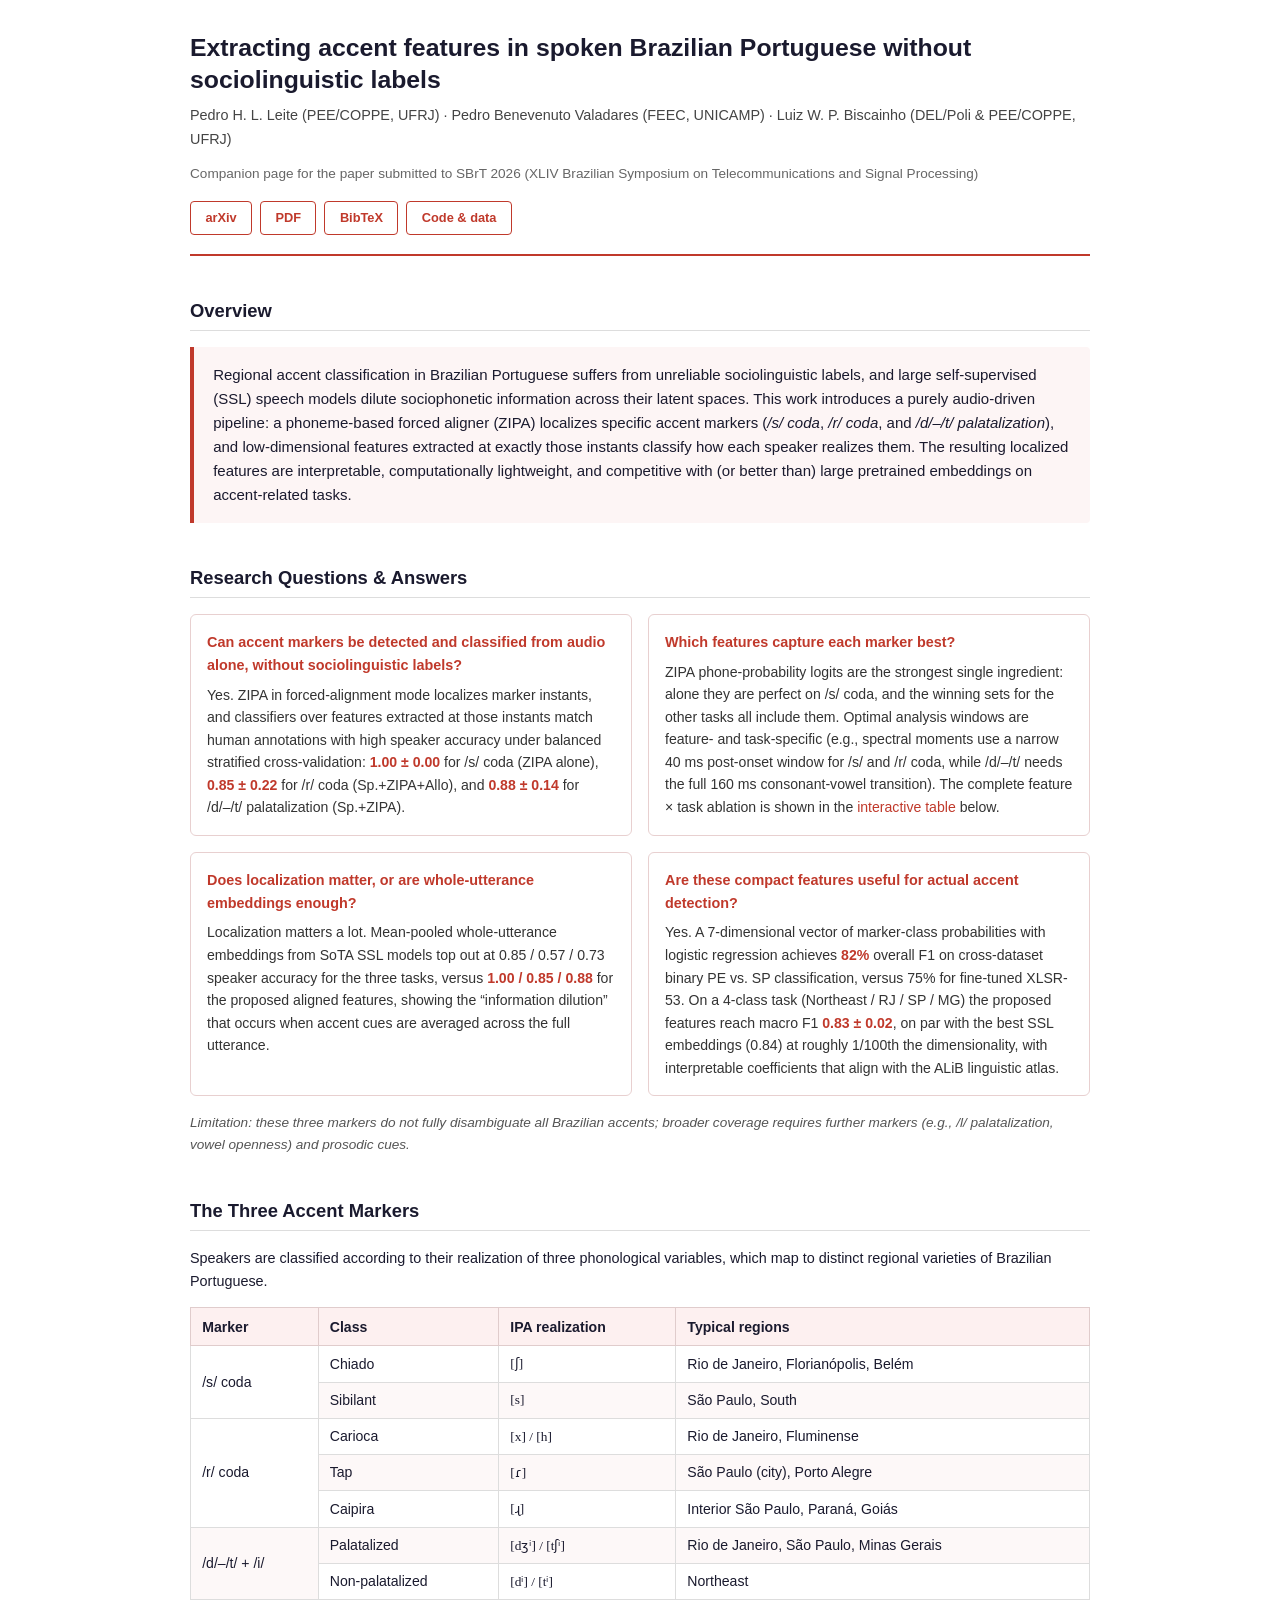
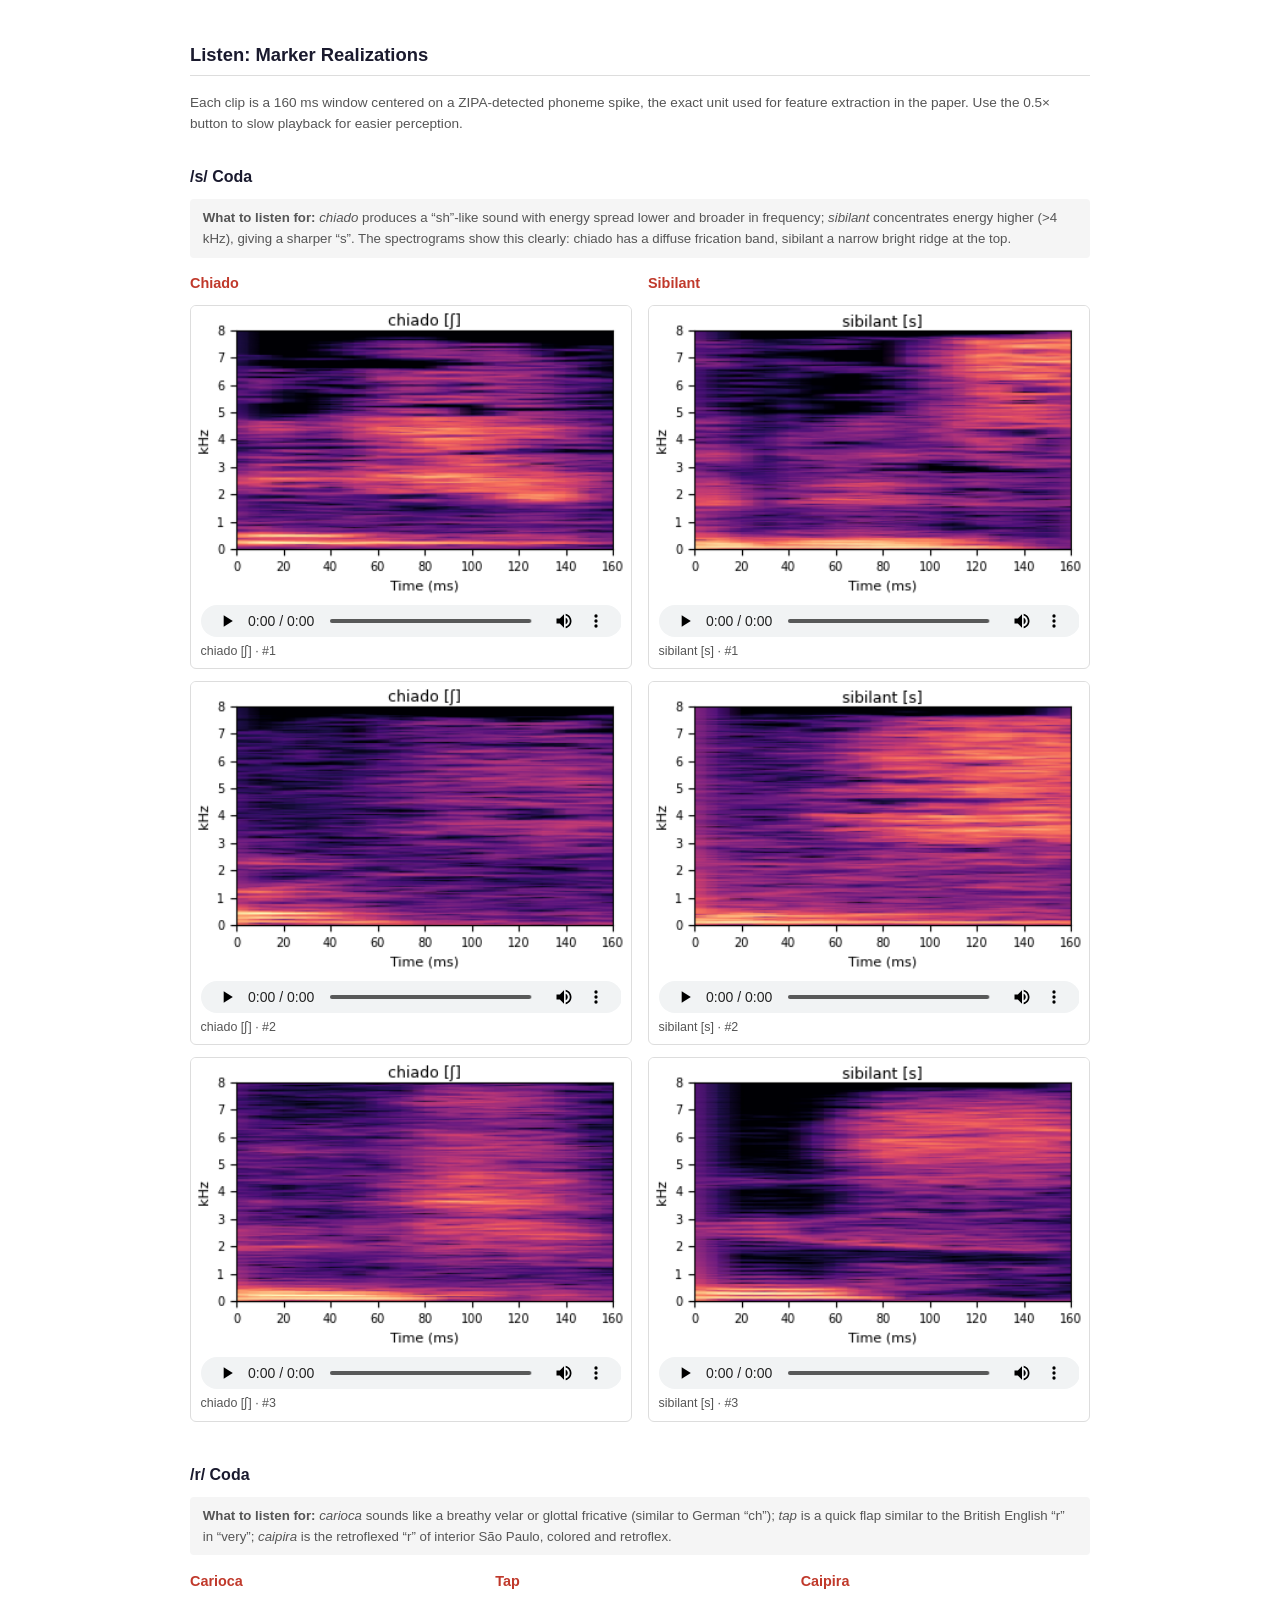
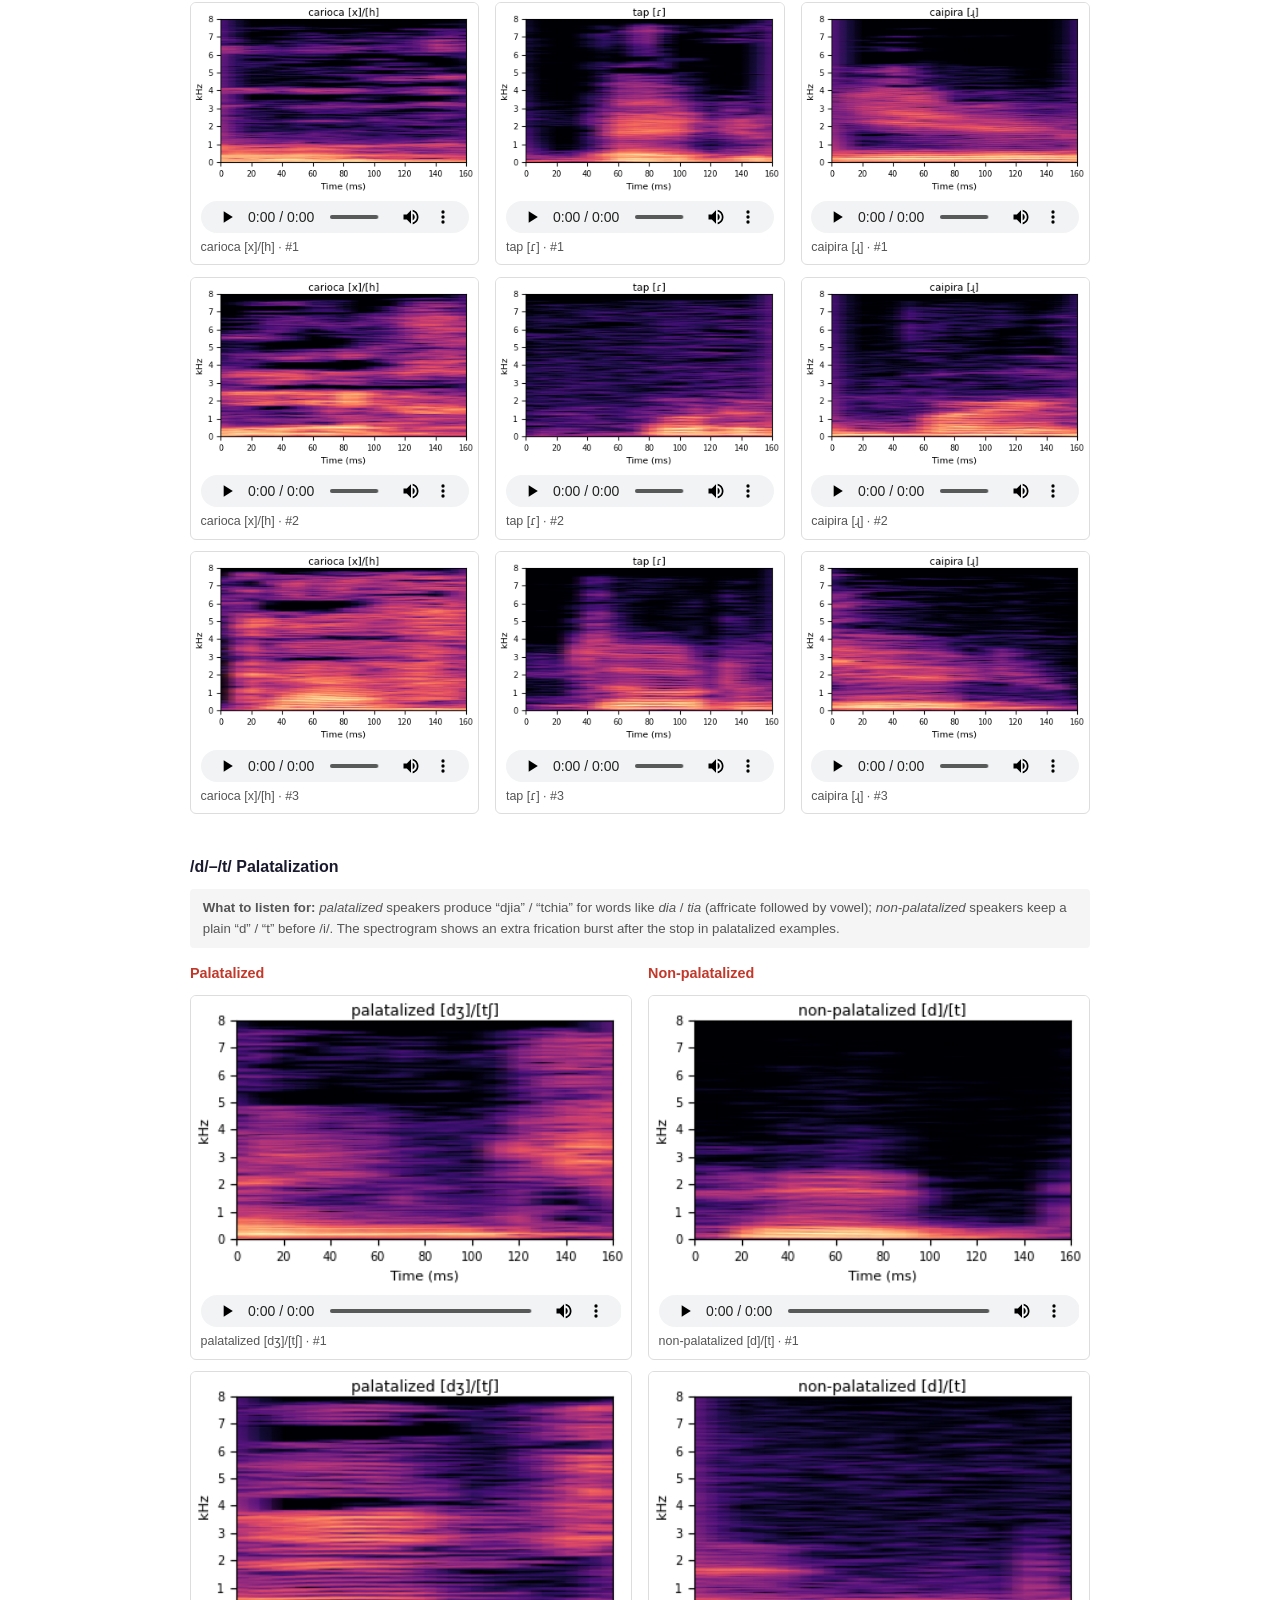
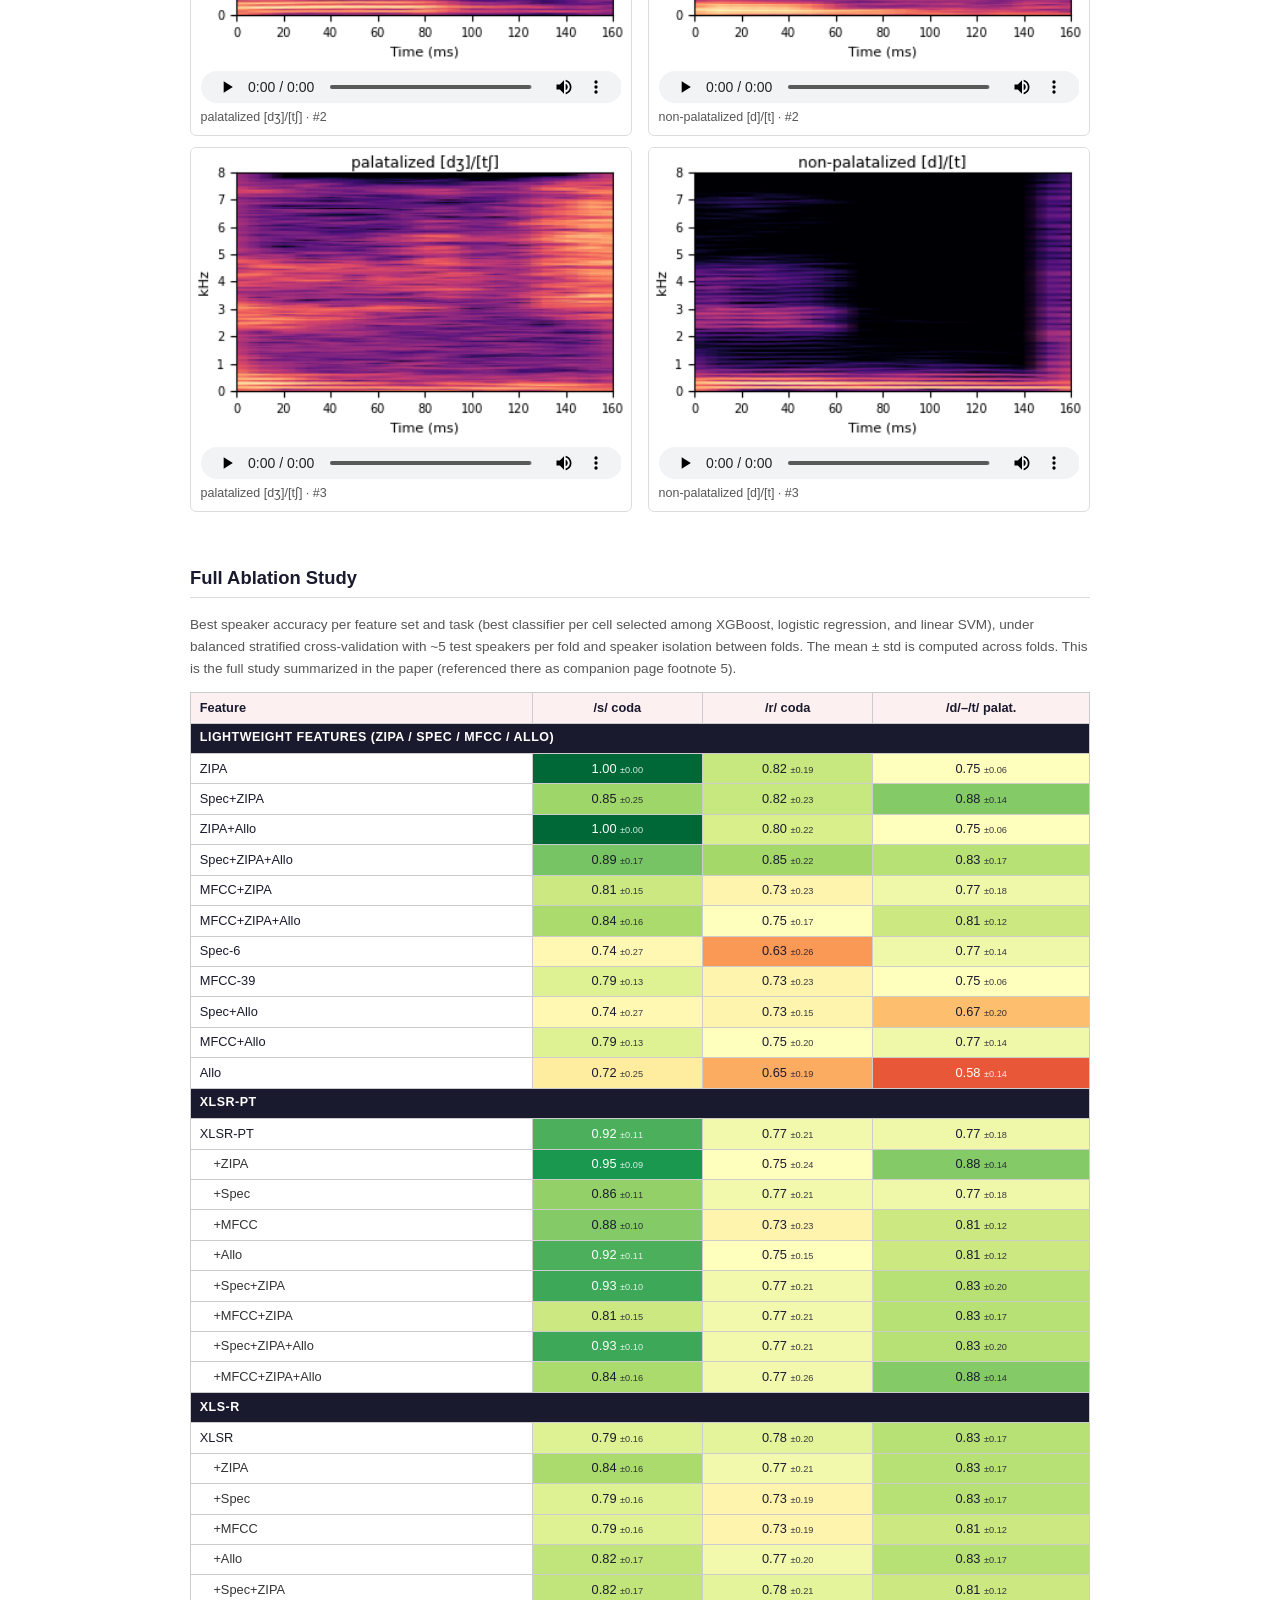
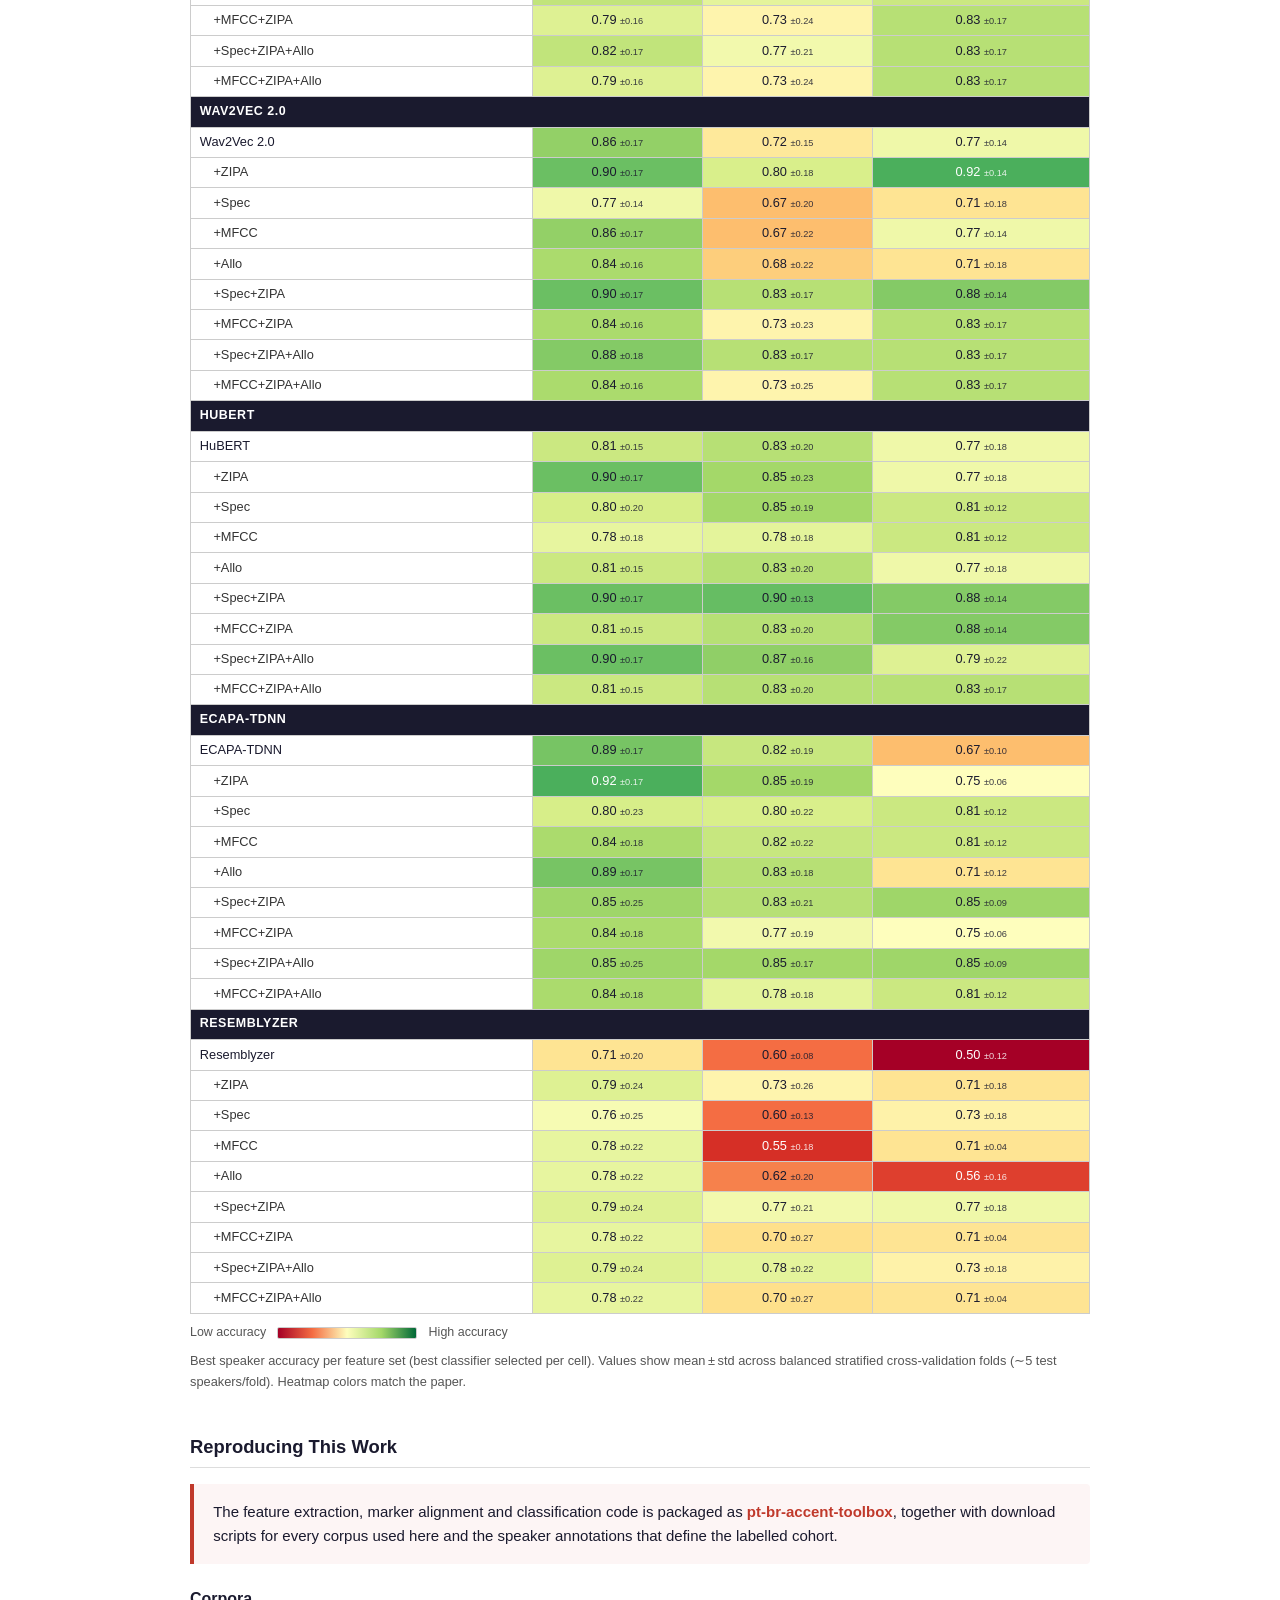
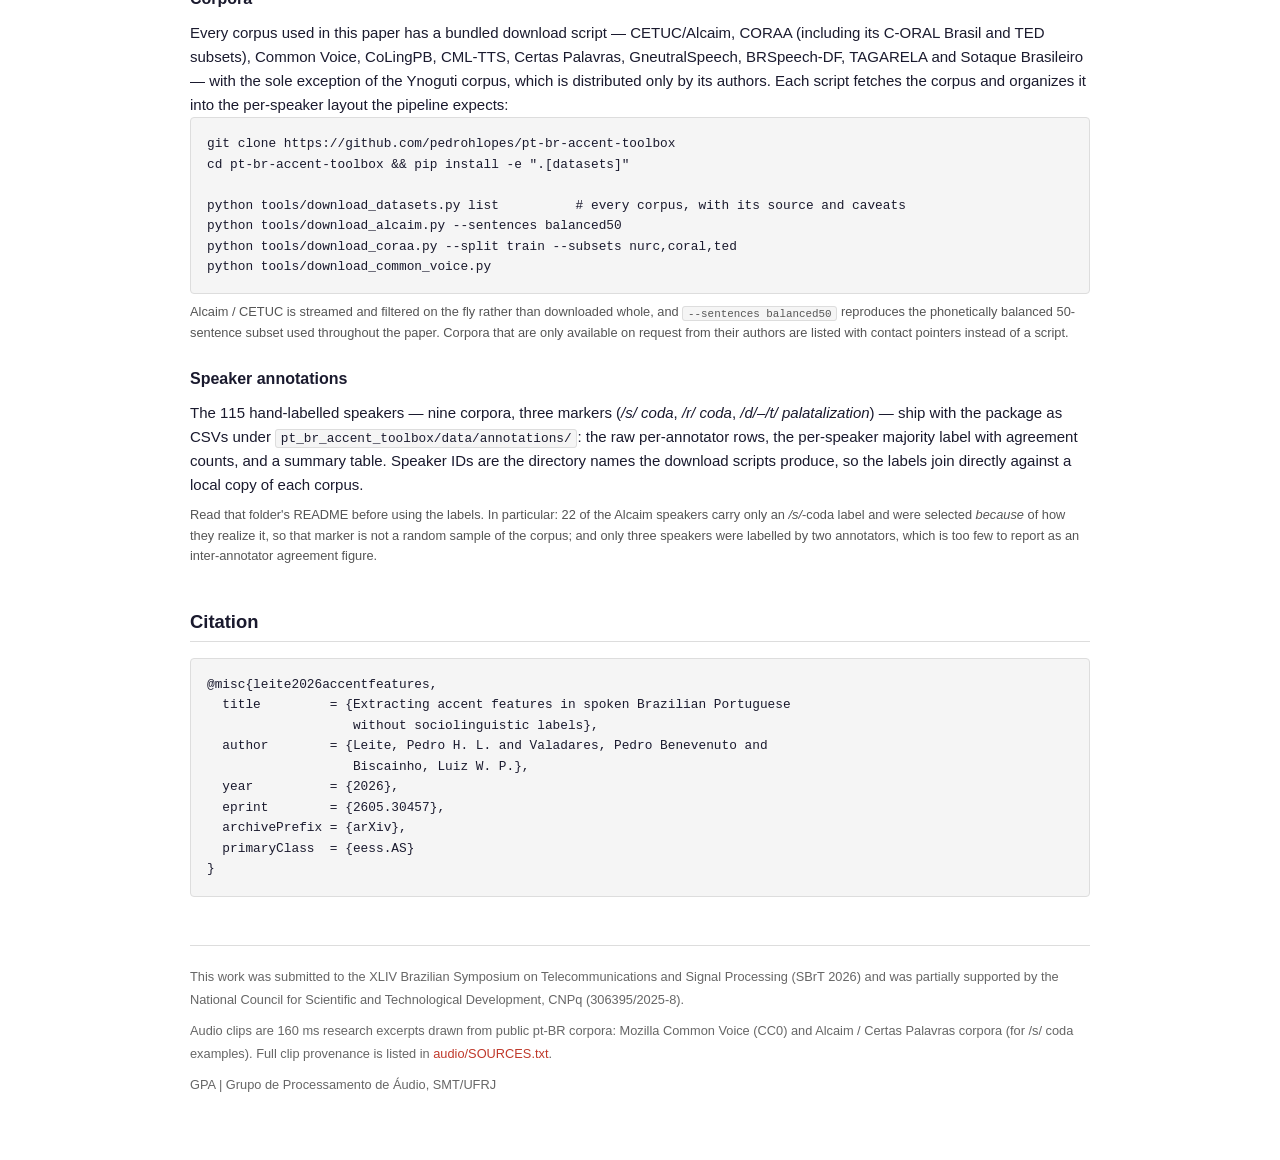
==== commit 63c347a0: "accent-features: point the companion page at the code and data Adds a "Reproducing This Work" sectio" ====
--- a/docs/accent-features/index.html
+++ b/docs/accent-features/index.html
@@ -24,6 +24,7 @@
     <a class="btn" href="https://arxiv.org/abs/2605.30457" target="_blank" rel="noopener">arXiv</a>
     <a class="btn" href="https://arxiv.org/pdf/2605.30457" target="_blank" rel="noopener">PDF</a>
     <a class="btn" href="#citation">BibTeX</a>
+    <a class="btn" href="https://github.com/pedrohlopes/pt-br-accent-toolbox" target="_blank" rel="noopener">Code &amp; data</a>
   </div>
 </header>
 
@@ -385,6 +386,54 @@
   </p>
 </section>
 
+<!-- ════════════════════════════════════════════════════ Reproducibility -->
+<section id="reproducibility">
+  <h2>Reproducing This Work</h2>
+  <div class="overview">
+    <p>The feature extraction, marker alignment and classification code is packaged as
+    <a href="https://github.com/pedrohlopes/pt-br-accent-toolbox" target="_blank" rel="noopener"><strong>pt-br-accent-toolbox</strong></a>,
+    together with download scripts for every corpus used here and the speaker
+    annotations that define the labelled cohort.</p>
+  </div>
+
+  <h3>Corpora</h3>
+  <p>Every corpus used in this paper has a bundled download script &mdash; CETUC/Alcaim,
+  CORAA (including its C-ORAL Brasil and TED subsets), Common Voice, CoLingPB, CML-TTS,
+  Certas Palavras, GneutralSpeech, BRSpeech-DF, TAGARELA and Sotaque Brasileiro &mdash;
+  with the sole exception of the Ynoguti corpus, which is distributed only by its authors.
+  Each script fetches the corpus and organizes it into the per-speaker layout the pipeline
+  expects:</p>
+<pre class="bibtex">git clone https://github.com/pedrohlopes/pt-br-accent-toolbox
+cd pt-br-accent-toolbox &amp;&amp; pip install -e ".[datasets]"
+
+python tools/download_datasets.py list          # every corpus, with its source and caveats
+python tools/download_alcaim.py --sentences balanced50
+python tools/download_coraa.py --split train --subsets nurc,coral,ted
+python tools/download_common_voice.py</pre>
+  <p class="ablation-caption">
+    Alcaim / CETUC is streamed and filtered on the fly rather than downloaded whole, and
+    <code>--sentences balanced50</code> reproduces the phonetically balanced 50-sentence
+    subset used throughout the paper. Corpora that are only available on request from
+    their authors are listed with contact pointers instead of a script.
+  </p>
+
+  <h3>Speaker annotations</h3>
+  <p>The 115 hand-labelled speakers — nine corpora, three markers
+  (<em>/s/ coda</em>, <em>/r/ coda</em>, <em>/d/&ndash;/t/ palatalization</em>) — ship with
+  the package as CSVs under
+  <code><a href="https://github.com/pedrohlopes/pt-br-accent-toolbox/tree/main/pt_br_accent_toolbox/data/annotations" target="_blank" rel="noopener">pt_br_accent_toolbox/data/annotations/</a></code>:
+  the raw per-annotator rows, the per-speaker majority label with agreement counts, and a
+  summary table. Speaker IDs are the directory names the download scripts produce, so the
+  labels join directly against a local copy of each corpus.</p>
+  <p class="ablation-caption">
+    Read that folder's README before using the labels. In particular: 22 of the Alcaim
+    speakers carry only an <em>/s/</em>-coda label and were selected <em>because</em> of how
+    they realize it, so that marker is not a random sample of the corpus; and only three
+    speakers were labelled by two annotators, which is too few to report as an
+    inter-annotator agreement figure.
+  </p>
+</section>
+
 <!-- ════════════════════════════════════════════════════ Citation -->
 <section id="citation">
   <h2>Citation</h2>
--- a/docs/accent-features/style.css
+++ b/docs/accent-features/style.css
@@ -100,6 +100,13 @@
   padding: 1rem; font-size: .8rem; overflow-x: auto; white-space: pre;
 }
 
+/* ── Reproducibility ── */
+code {
+  background: #f5f5f5; border: 1px solid #ddd; border-radius: 3px;
+  padding: .05rem .3rem; font-size: .85em;
+}
+code a { color: inherit; }
+
 /* ── Footer ── */
 footer { margin-top: 3rem; padding-top: 1.2rem; border-top: 1px solid #ddd;
          font-size: .8rem; color: #666; line-height: 1.8; }
